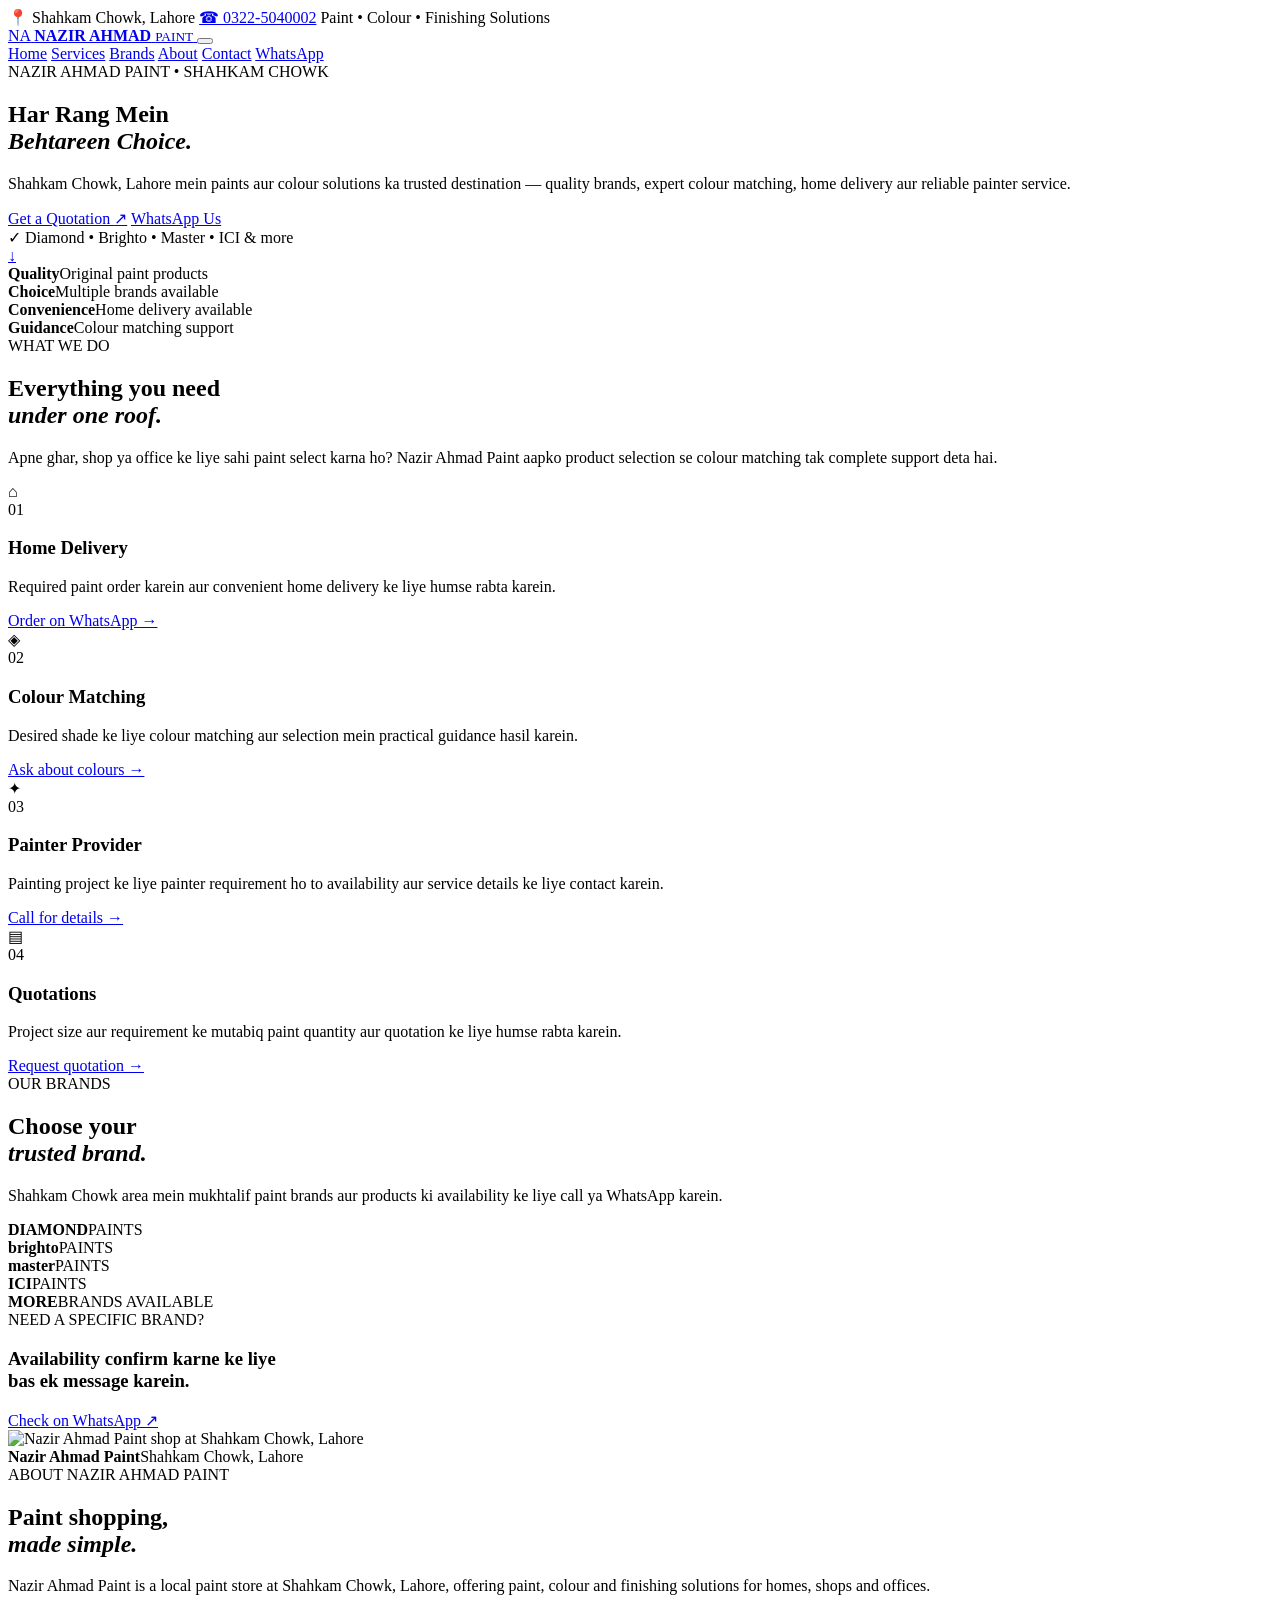
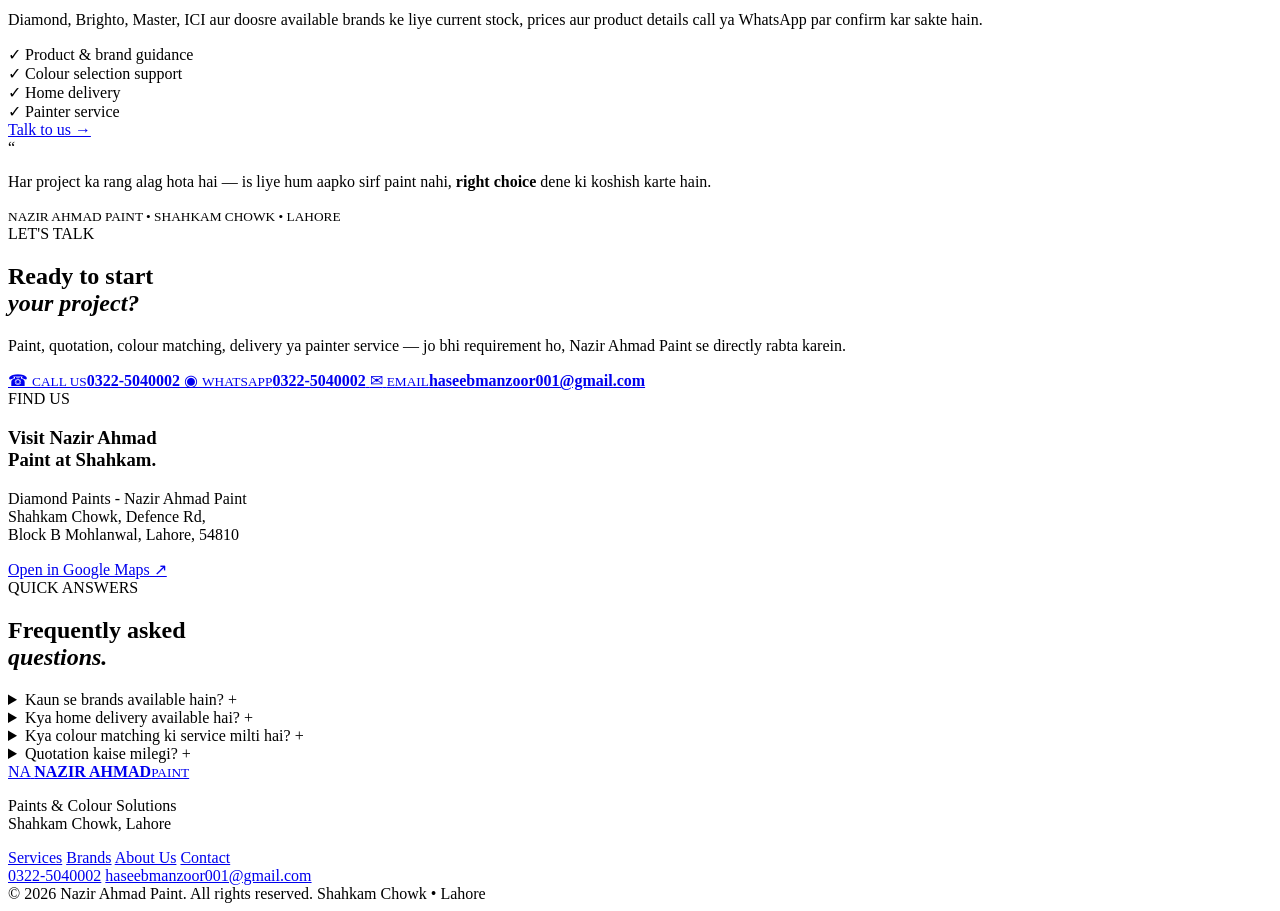
==== index.html @ 3f4c4d39 "Add files via upload" ====
<!DOCTYPE html>
<html lang="en">
<head>
  <meta charset="UTF-8">
  <meta name="viewport" content="width=device-width, initial-scale=1.0">
  <meta name="theme-color" content="#111111">
  <meta name="description" content="Nazir Ahmad Paint, Shahkam Chowk Lahore — Diamond, Brighto, Master, ICI and other paint brands, colour matching, home delivery, painter service and quotations.">
  <meta name="keywords" content="Nazir Ahmad Paint, Nazir Ahmed Paint, Nazir Paint, Nazir Paint Shahkam Chowk, Nazir Ahmad Paint Shahkam Chowk, paint shop Shahkam Chowk Lahore, Master Paint Shahkam Chowk, Diamond Paints Shahkam Chowk, Brighto Paints Lahore, ICI Paints Lahore">
  <meta name="robots" content="index, follow, max-image-preview:large, max-snippet:-1, max-video-preview:-1">
  <meta name="author" content="Nazir Ahmad Paint">
  <link rel="canonical" href="./">
  <title>Nazir Ahmad Paint | Nazir Paint Shahkam Chowk Lahore</title>
  <link rel="preconnect" href="https://fonts.googleapis.com">
  <link rel="preconnect" href="https://fonts.gstatic.com" crossorigin>
  <link href="https://fonts.googleapis.com/css2?family=DM+Sans:wght@400;500;600;700&family=Playfair+Display:wght@600;700;800&display=swap" rel="stylesheet">
  <link rel="stylesheet" href="style.css">
</head>
<body>

  <div class="topbar">
    <div class="container topbar-inner">
      <span>📍 Shahkam Chowk, Lahore</span>
      <a href="tel:+923225040002">☎ 0322-5040002</a>
      <span class="topbar-hide">Paint • Colour • Finishing Solutions</span>
    </div>
  </div>

  <header class="header" id="home">
    <div class="container nav-wrap">
      <a class="brand" href="#home" aria-label="Nazir Ahmad Paint Home">
        <span class="brand-mark">NA</span>
        <span>
          <strong>NAZIR AHMAD</strong>
          <small>PAINT</small>
        </span>
      </a>

      <button class="menu-toggle" id="menuToggle" aria-label="Open menu" aria-expanded="false">
        <span></span><span></span><span></span>
      </button>

      <nav class="nav" id="navMenu">
        <a href="#home">Home</a>
        <a href="#services">Services</a>
        <a href="#brands">Brands</a>
        <a href="#about">About</a>
        <a href="#contact">Contact</a>
        <a class="nav-cta" href="https://wa.me/923225040002?text=Assalam%20o%20Alaikum%2C%20mujhe%20paint%20ki%20quotation%20chahiye." target="_blank" rel="noopener">WhatsApp</a>
      </nav>
    </div>
  </header>

  <main>
    <section class="hero" data-location="shahkam-chowk">
      <div class="hero-overlay"></div>
      <div class="container hero-content">
        <div class="hero-badge">NAZIR AHMAD PAINT • SHAHKAM CHOWK</div>
        <h1>Har Rang Mein<br><em>Behtareen Choice.</em></h1>
        <p>
          Shahkam Chowk, Lahore mein paints aur colour solutions ka trusted destination —
          quality brands, expert colour matching, home delivery aur reliable painter service.
        </p>
        <div class="hero-actions">
          <a class="btn btn-light" href="#contact">Get a Quotation <span>↗</span></a>
          <a class="btn btn-outline" href="https://wa.me/923225040002?text=Assalam%20o%20Alaikum%2C%20mujhe%20paint%20ki%20quotation%20chahiye." target="_blank" rel="noopener">WhatsApp Us</a>
        </div>
        <div class="hero-note">
          <span>✓</span> Diamond • Brighto • Master • ICI &amp; more
        </div>
      </div>
      <a class="scroll-down" href="#services" aria-label="Scroll to services">↓</a>
    </section>

    <section class="trust-strip">
      <div class="container trust-grid">
        <div><strong>Quality</strong><span>Original paint products</span></div>
        <div><strong>Choice</strong><span>Multiple brands available</span></div>
        <div><strong>Convenience</strong><span>Home delivery available</span></div>
        <div><strong>Guidance</strong><span>Colour matching support</span></div>
      </div>
    </section>

    <section class="section" id="services">
      <div class="container">
        <div class="section-head">
          <div>
            <span class="eyebrow">WHAT WE DO</span>
            <h2>Everything you need<br><em>under one roof.</em></h2>
          </div>
          <p>Apne ghar, shop ya office ke liye sahi paint select karna ho? Nazir Ahmad Paint aapko product selection se colour matching tak complete support deta hai.</p>
        </div>

        <div class="services-grid">
          <article class="service-card featured">
            <div class="service-icon">⌂</div>
            <span>01</span>
            <h3>Home Delivery</h3>
            <p>Required paint order karein aur convenient home delivery ke liye humse rabta karein.</p>
            <a href="https://wa.me/923225040002?text=Home%20delivery%20ke%20liye%20mujhe%20details%20chahiye." target="_blank" rel="noopener">Order on WhatsApp →</a>
          </article>

          <article class="service-card">
            <div class="service-icon">◈</div>
            <span>02</span>
            <h3>Colour Matching</h3>
            <p>Desired shade ke liye colour matching aur selection mein practical guidance hasil karein.</p>
            <a href="#contact">Ask about colours →</a>
          </article>

          <article class="service-card">
            <div class="service-icon">✦</div>
            <span>03</span>
            <h3>Painter Provider</h3>
            <p>Painting project ke liye painter requirement ho to availability aur service details ke liye contact karein.</p>
            <a href="tel:+923225040002">Call for details →</a>
          </article>

          <article class="service-card">
            <div class="service-icon">▤</div>
            <span>04</span>
            <h3>Quotations</h3>
            <p>Project size aur requirement ke mutabiq paint quantity aur quotation ke liye humse rabta karein.</p>
            <a href="https://wa.me/923225040002?text=Assalam%20o%20Alaikum%2C%20mujhe%20paint%20quotation%20chahiye." target="_blank" rel="noopener">Request quotation →</a>
          </article>
        </div>
      </div>
    </section>

    <section class="brands-section" id="brands">
      <div class="container">
        <div class="section-head brands-head">
          <div>
            <span class="eyebrow">OUR BRANDS</span>
            <h2>Choose your<br><em>trusted brand.</em></h2>
          </div>
          <p>Shahkam Chowk area mein mukhtalif paint brands aur products ki availability ke liye call ya WhatsApp karein.</p>
        </div>

        <div class="brand-grid">
          <div class="brand-card"><b>DIAMOND</b><span>PAINTS</span></div>
          <div class="brand-card"><b>brighto</b><span>PAINTS</span></div>
          <div class="brand-card"><b>master</b><span>PAINTS</span></div>
          <div class="brand-card"><b>ICI</b><span>PAINTS</span></div>
          <div class="brand-card more"><b>MORE</b><span>BRANDS AVAILABLE</span></div>
        </div>

        <div class="brand-callout">
          <div>
            <span class="eyebrow">NEED A SPECIFIC BRAND?</span>
            <h3>Availability confirm karne ke liye<br>bas ek message karein.</h3>
          </div>
          <a class="btn btn-dark" href="https://wa.me/923225040002?text=Assalam%20o%20Alaikum%2C%20mujhe%20ek%20specific%20paint%20brand%20ki%20availability%20confirm%20karni%20hai." target="_blank" rel="noopener">Check on WhatsApp ↗</a>
        </div>
      </div>
    </section>

    <section class="about-section" id="about">
      <div class="container about-grid">
        <div class="about-image">
          <img src="storefront.jpg" alt="Nazir Ahmad Paint shop at Shahkam Chowk, Lahore">
          <div class="image-tag"><strong>Nazir Ahmad Paint</strong><span>Shahkam Chowk, Lahore</span></div>
        </div>
        <div class="about-copy">
          <span class="eyebrow">ABOUT NAZIR AHMAD PAINT</span>
          <h2>Paint shopping,<br><em>made simple.</em></h2>
          <p>
            Nazir Ahmad Paint is a local paint store at Shahkam Chowk, Lahore, offering
            paint, colour and finishing solutions for homes, shops and offices.
          </p>
          <p>
            Diamond, Brighto, Master, ICI aur doosre available brands ke liye current stock,
            prices aur product details call ya WhatsApp par confirm kar sakte hain.
          </p>
          <div class="about-points">
            <div><span>✓</span> Product &amp; brand guidance</div>
            <div><span>✓</span> Colour selection support</div>
            <div><span>✓</span> Home delivery</div>
            <div><span>✓</span> Painter service</div>
          </div>
          <a class="text-link" href="#contact">Talk to us →</a>
        </div>
      </div>
    </section>

    <section class="quote-section">
      <div class="container quote-inner">
        <span class="quote-mark">“</span>
        <p>Har project ka rang alag hota hai — is liye hum aapko sirf paint nahi, <strong>right choice</strong> dene ki koshish karte hain.</p>
        <span class="quote-line"></span>
        <small>NAZIR AHMAD PAINT • SHAHKAM CHOWK • LAHORE</small>
      </div>
    </section>

    <section class="contact-section" id="contact">
      <div class="container">
        <div class="contact-box">
          <div class="contact-copy">
            <span class="eyebrow">LET'S TALK</span>
            <h2>Ready to start<br><em>your project?</em></h2>
            <p>Paint, quotation, colour matching, delivery ya painter service — jo bhi requirement ho, Nazir Ahmad Paint se directly rabta karein.</p>

            <div class="contact-actions">
              <a class="contact-item" href="tel:+923225040002">
                <span class="contact-icon">☎</span>
                <span><small>CALL US</small><strong>0322-5040002</strong></span>
              </a>
              <a class="contact-item whatsapp" href="https://wa.me/923225040002?text=Assalam%20o%20Alaikum%2C%20Nazir%20Ahmad%20Paint%20se%20mujhe%20maloomat%20chahiye." target="_blank" rel="noopener">
                <span class="contact-icon">◉</span>
                <span><small>WHATSAPP</small><strong>0322-5040002</strong></span>
              </a>
              <a class="contact-item" href="mailto:haseebmanzoor001@gmail.com">
                <span class="contact-icon">✉</span>
                <span><small>EMAIL</small><strong>haseebmanzoor001@gmail.com</strong></span>
              </a>
            </div>
          </div>

          <div class="location-card">
            <span class="eyebrow">FIND US</span>
            <h3>Visit Nazir Ahmad<br>Paint at Shahkam.</h3>
            <p>Diamond Paints - Nazir Ahmad Paint<br>Shahkam Chowk, Defence Rd,<br>Block B Mohlanwal, Lahore, 54810</p>
            <a class="btn btn-light full" href="https://www.google.com/maps/search/?api=1&query=Diamond%20Paints%20Nazir%20Ahmad%20Paint%20Shahkam%20Chowk%20Defence%20Rd%20Block%20B%20Mohlanwal%20Lahore%2054810" target="_blank" rel="noopener">Open in Google Maps ↗</a>
          </div>
        </div>
      </div>
    </section>

    <section class="faq-section">
      <div class="container">
        <div class="section-head faq-head">
          <div>
            <span class="eyebrow">QUICK ANSWERS</span>
            <h2>Frequently asked<br><em>questions.</em></h2>
          </div>
        </div>
        <div class="faq-list">
          <details>
            <summary>Kaun se brands available hain? <span>+</span></summary>
            <p>Diamond, Brighto, Master aur ICI listed brands hain. Is ke ilawa bhi available brands/products ke liye call ya WhatsApp par current stock confirm kar sakte hain.</p>
          </details>
          <details>
            <summary>Kya home delivery available hai? <span>+</span></summary>
            <p>Ji, home delivery available hai. Delivery area aur charges ke liye WhatsApp ya call par details confirm karein.</p>
          </details>
          <details>
            <summary>Kya colour matching ki service milti hai? <span>+</span></summary>
            <p>Ji, colour matching aur shade selection mein assistance available hai. Apni requirement ya shade reference WhatsApp par share karein.</p>
          </details>
          <details>
            <summary>Quotation kaise milegi? <span>+</span></summary>
            <p>Apne project ki basic details WhatsApp par bhejein. Quantity aur requirement samajhne ke baad quotation ke liye guide kiya jayega.</p>
          </details>
        </div>
      </div>
    </section>
  </main>

  <footer class="footer">
    <div class="container footer-grid">
      <div>
        <a class="brand footer-brand" href="#home">
          <span class="brand-mark">NA</span>
          <span><strong>NAZIR AHMAD</strong><small>PAINT</small></span>
        </a>
        <p>Paints &amp; Colour Solutions<br>Shahkam Chowk, Lahore</p>
      </div>
      <div class="footer-links">
        <a href="#services">Services</a>
        <a href="#brands">Brands</a>
        <a href="#about">About Us</a>
        <a href="#contact">Contact</a>
      </div>
      <div class="footer-contact">
        <a href="tel:+923225040002">0322-5040002</a>
        <a href="mailto:haseebmanzoor001@gmail.com">haseebmanzoor001@gmail.com</a>
      </div>
    </div>
    <div class="container copyright">
      <span>© <span id="year"></span> Nazir Ahmad Paint. All rights reserved.</span>
      <span>Shahkam Chowk • Lahore</span>
    </div>
  </footer>

  <script src="script.js"></script>
</body>
</html>
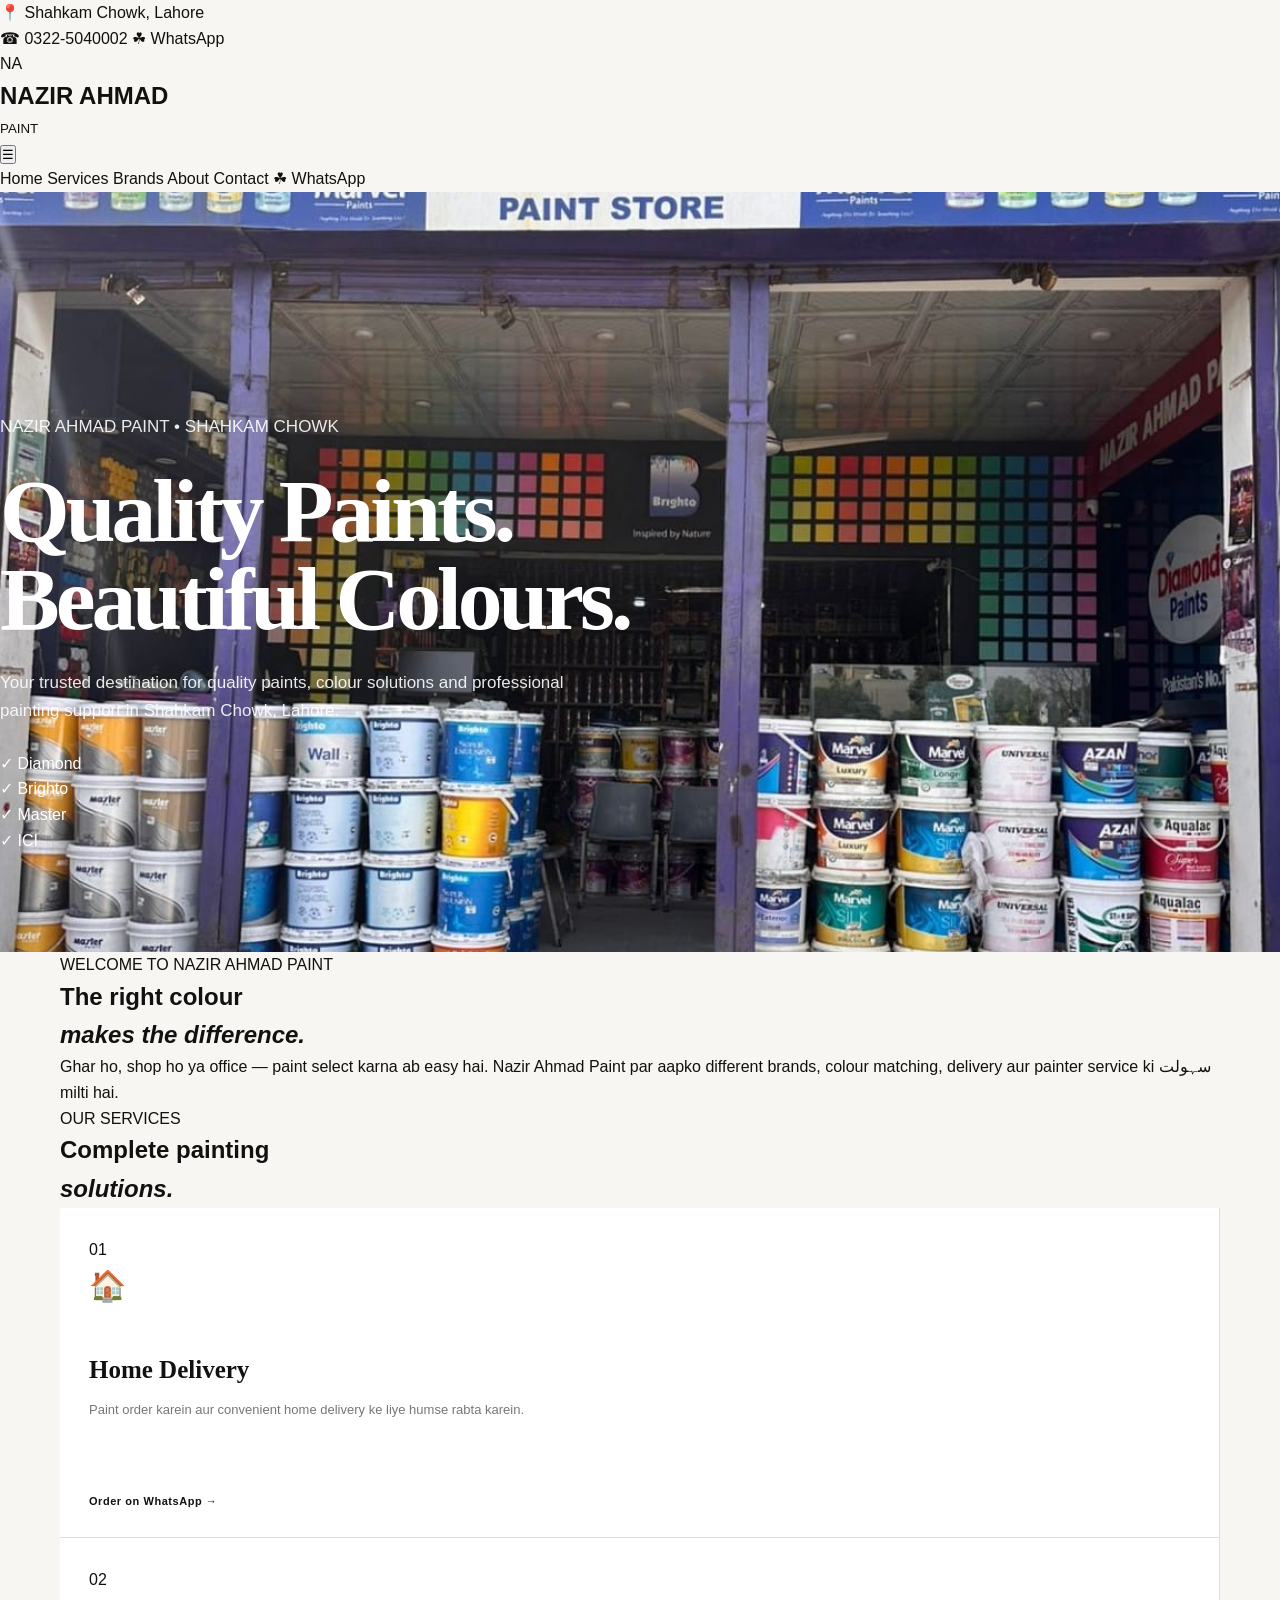
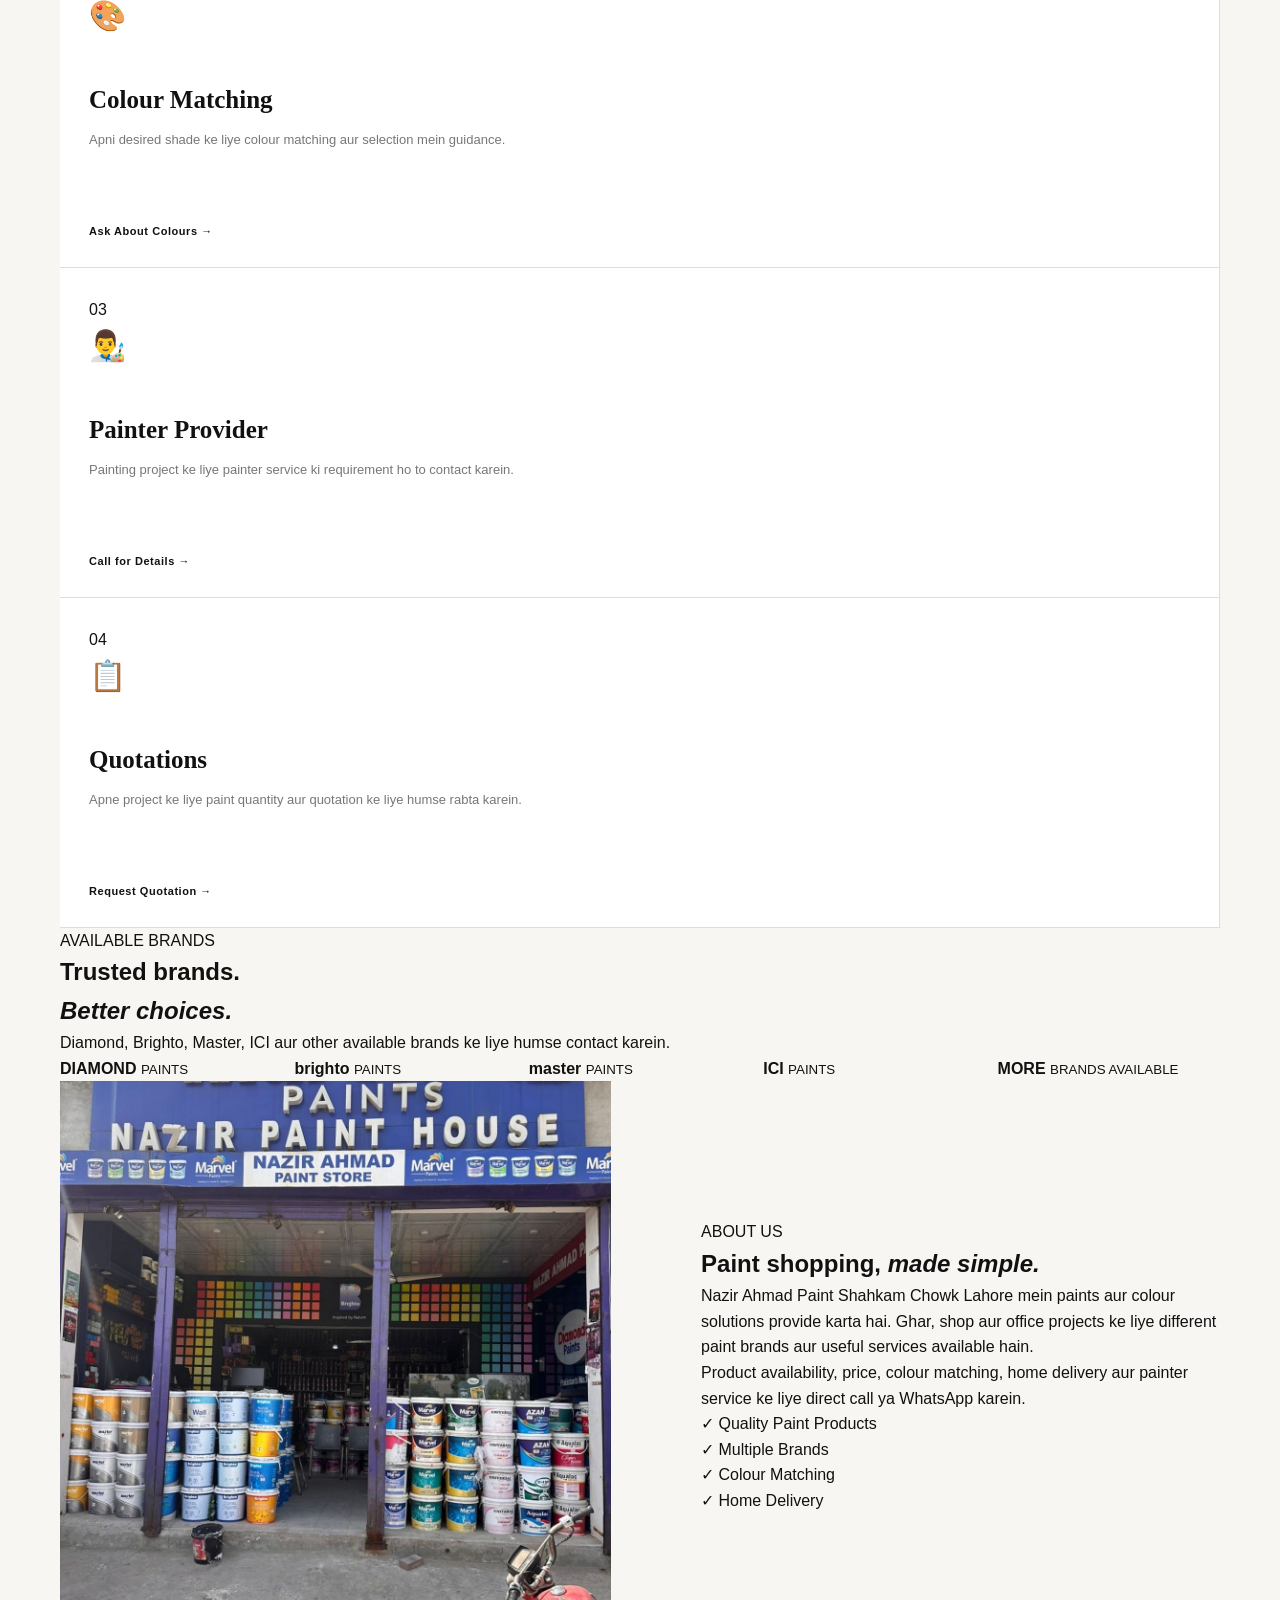
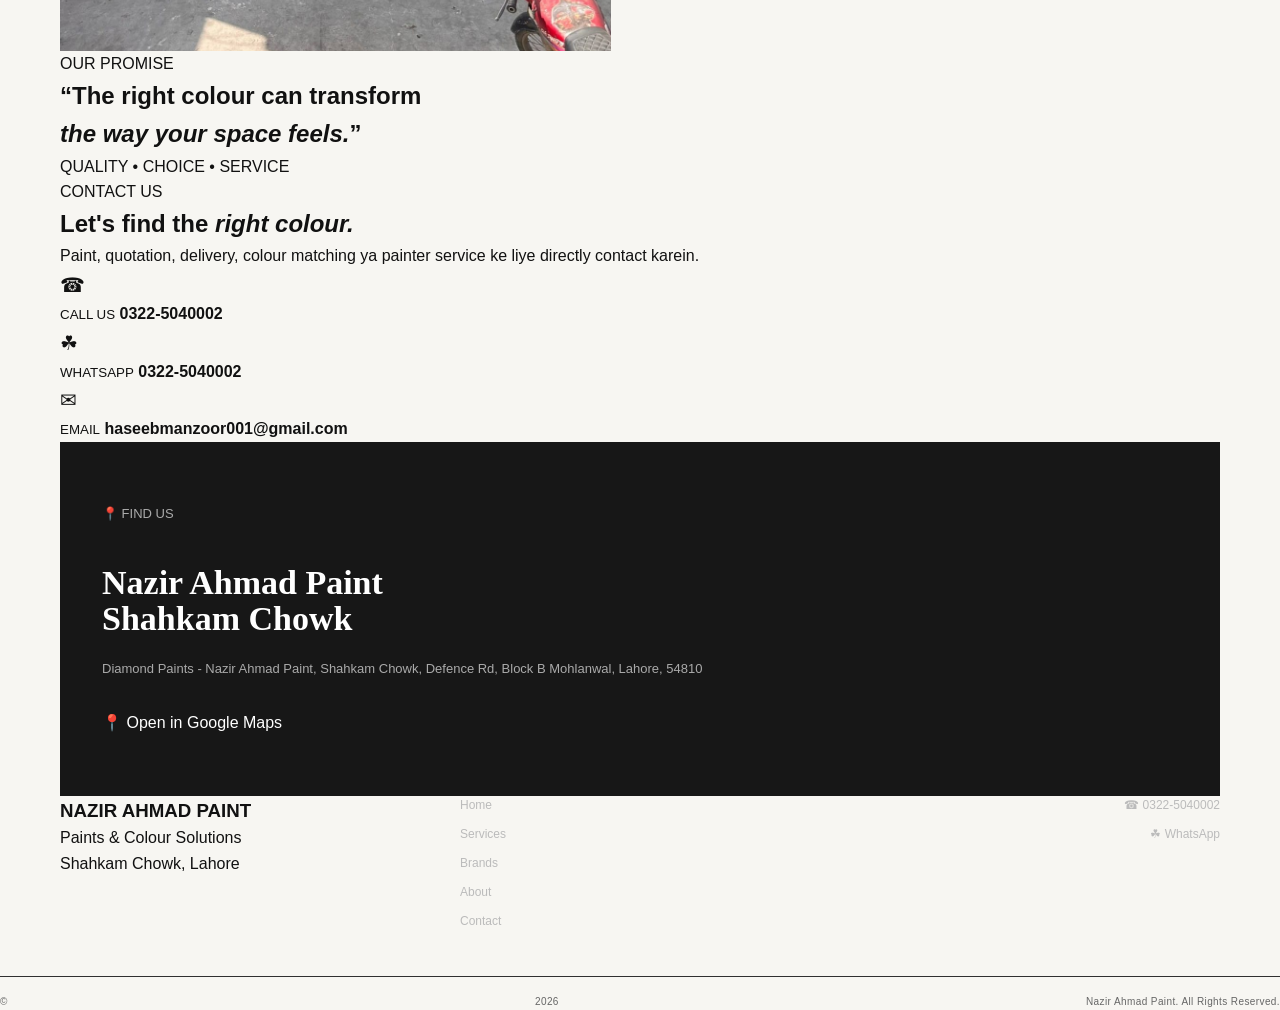
==== commit 22875bd9: "index.html" ====
--- a/index.html
+++ b/index.html
@@ -1,286 +1,649 @@
 <!DOCTYPE html>
 <html lang="en">
 <head>
-  <meta charset="UTF-8">
-  <meta name="viewport" content="width=device-width, initial-scale=1.0">
-  <meta name="theme-color" content="#111111">
-  <meta name="description" content="Nazir Ahmad Paint, Shahkam Chowk Lahore — Diamond, Brighto, Master, ICI and other paint brands, colour matching, home delivery, painter service and quotations.">
-  <meta name="keywords" content="Nazir Ahmad Paint, Nazir Ahmed Paint, Nazir Paint, Nazir Paint Shahkam Chowk, Nazir Ahmad Paint Shahkam Chowk, paint shop Shahkam Chowk Lahore, Master Paint Shahkam Chowk, Diamond Paints Shahkam Chowk, Brighto Paints Lahore, ICI Paints Lahore">
-  <meta name="robots" content="index, follow, max-image-preview:large, max-snippet:-1, max-video-preview:-1">
-  <meta name="author" content="Nazir Ahmad Paint">
-  <link rel="canonical" href="./">
-  <title>Nazir Ahmad Paint | Nazir Paint Shahkam Chowk Lahore</title>
-  <link rel="preconnect" href="https://fonts.googleapis.com">
-  <link rel="preconnect" href="https://fonts.gstatic.com" crossorigin>
-  <link href="https://fonts.googleapis.com/css2?family=DM+Sans:wght@400;500;600;700&family=Playfair+Display:wght@600;700;800&display=swap" rel="stylesheet">
-  <link rel="stylesheet" href="style.css">
+    <meta charset="UTF-8">
+    <meta name="viewport" content="width=device-width, initial-scale=1.0">
+
+    <title>Nazir Ahmad Paint | Nazir Paint Shahkam Chowk Lahore</title>
+
+    <meta name="description"
+        content="Nazir Ahmad Paint at Shahkam Chowk Lahore. Diamond, Brighto, Master and ICI paints, colour matching, home delivery, painter service and quotations.">
+
+    <link rel="stylesheet" href="style.css">
 </head>
+
 <body>
 
-  <div class="topbar">
-    <div class="container topbar-inner">
-      <span>📍 Shahkam Chowk, Lahore</span>
-      <a href="tel:+923225040002">☎ 0322-5040002</a>
-      <span class="topbar-hide">Paint • Colour • Finishing Solutions</span>
-    </div>
-  </div>
-
-  <header class="header" id="home">
-    <div class="container nav-wrap">
-      <a class="brand" href="#home" aria-label="Nazir Ahmad Paint Home">
-        <span class="brand-mark">NA</span>
-        <span>
-          <strong>NAZIR AHMAD</strong>
-          <small>PAINT</small>
-        </span>
-      </a>
-
-      <button class="menu-toggle" id="menuToggle" aria-label="Open menu" aria-expanded="false">
-        <span></span><span></span><span></span>
-      </button>
-
-      <nav class="nav" id="navMenu">
-        <a href="#home">Home</a>
-        <a href="#services">Services</a>
-        <a href="#brands">Brands</a>
-        <a href="#about">About</a>
-        <a href="#contact">Contact</a>
-        <a class="nav-cta" href="https://wa.me/923225040002?text=Assalam%20o%20Alaikum%2C%20mujhe%20paint%20ki%20quotation%20chahiye." target="_blank" rel="noopener">WhatsApp</a>
-      </nav>
-    </div>
-  </header>
-
-  <main>
-    <section class="hero" data-location="shahkam-chowk">
-      <div class="hero-overlay"></div>
-      <div class="container hero-content">
-        <div class="hero-badge">NAZIR AHMAD PAINT • SHAHKAM CHOWK</div>
-        <h1>Har Rang Mein<br><em>Behtareen Choice.</em></h1>
-        <p>
-          Shahkam Chowk, Lahore mein paints aur colour solutions ka trusted destination —
-          quality brands, expert colour matching, home delivery aur reliable painter service.
+<!-- ================= TOP BAR ================= -->
+
+<div class="top-bar">
+
+    <div class="top-left">
+        <span>📍</span>
+        <span>Shahkam Chowk, Lahore</span>
+    </div>
+
+    <div class="top-right">
+
+        <a href="tel:+923225040002">
+            ☎ 0322-5040002
+        </a>
+
+        <a href="https://wa.me/923225040002" target="_blank">
+            <span class="wa-icon">☘</span>
+            WhatsApp
+        </a>
+
+    </div>
+
+</div>
+
+
+<!-- ================= NAVBAR ================= -->
+
+<header>
+
+    <div class="navbar">
+
+        <a href="#home" class="logo">
+
+            <div class="logo-box">
+                NA
+            </div>
+
+            <div>
+                <h2>NAZIR AHMAD</h2>
+                <small>PAINT</small>
+            </div>
+
+        </a>
+
+
+        <button id="menuBtn" class="menu-btn">
+            ☰
+        </button>
+
+
+        <nav id="navMenu">
+
+            <a href="#home">Home</a>
+
+            <a href="#services">Services</a>
+
+            <a href="#brands">Brands</a>
+
+            <a href="#about">About</a>
+
+            <a href="#contact">Contact</a>
+
+            <a class="nav-whatsapp"
+               href="https://wa.me/923225040002"
+               target="_blank">
+
+                <span>☘</span>
+                WhatsApp
+
+            </a>
+
+        </nav>
+
+    </div>
+
+</header>
+
+
+<!-- ================= HERO ================= -->
+
+<section id="home" class="hero">
+
+    <div class="hero-content">
+
+        <p class="small-title">
+            NAZIR AHMAD PAINT • SHAHKAM CHOWK
         </p>
-        <div class="hero-actions">
-          <a class="btn btn-light" href="#contact">Get a Quotation <span>↗</span></a>
-          <a class="btn btn-outline" href="https://wa.me/923225040002?text=Assalam%20o%20Alaikum%2C%20mujhe%20paint%20ki%20quotation%20chahiye." target="_blank" rel="noopener">WhatsApp Us</a>
-        </div>
-        <div class="hero-note">
-          <span>✓</span> Diamond • Brighto • Master • ICI &amp; more
-        </div>
-      </div>
-      <a class="scroll-down" href="#services" aria-label="Scroll to services">↓</a>
-    </section>
-
-    <section class="trust-strip">
-      <div class="container trust-grid">
-        <div><strong>Quality</strong><span>Original paint products</span></div>
-        <div><strong>Choice</strong><span>Multiple brands available</span></div>
-        <div><strong>Convenience</strong><span>Home delivery available</span></div>
-        <div><strong>Guidance</strong><span>Colour matching support</span></div>
-      </div>
-    </section>
-
-    <section class="section" id="services">
-      <div class="container">
-        <div class="section-head">
-          <div>
-            <span class="eyebrow">WHAT WE DO</span>
-            <h2>Everything you need<br><em>under one roof.</em></h2>
-          </div>
-          <p>Apne ghar, shop ya office ke liye sahi paint select karna ho? Nazir Ahmad Paint aapko product selection se colour matching tak complete support deta hai.</p>
-        </div>
-
-        <div class="services-grid">
-          <article class="service-card featured">
-            <div class="service-icon">⌂</div>
-            <span>01</span>
-            <h3>Home Delivery</h3>
-            <p>Required paint order karein aur convenient home delivery ke liye humse rabta karein.</p>
-            <a href="https://wa.me/923225040002?text=Home%20delivery%20ke%20liye%20mujhe%20details%20chahiye." target="_blank" rel="noopener">Order on WhatsApp →</a>
-          </article>
-
-          <article class="service-card">
-            <div class="service-icon">◈</div>
-            <span>02</span>
-            <h3>Colour Matching</h3>
-            <p>Desired shade ke liye colour matching aur selection mein practical guidance hasil karein.</p>
-            <a href="#contact">Ask about colours →</a>
-          </article>
-
-          <article class="service-card">
-            <div class="service-icon">✦</div>
-            <span>03</span>
-            <h3>Painter Provider</h3>
-            <p>Painting project ke liye painter requirement ho to availability aur service details ke liye contact karein.</p>
-            <a href="tel:+923225040002">Call for details →</a>
-          </article>
-
-          <article class="service-card">
-            <div class="service-icon">▤</div>
-            <span>04</span>
-            <h3>Quotations</h3>
-            <p>Project size aur requirement ke mutabiq paint quantity aur quotation ke liye humse rabta karein.</p>
-            <a href="https://wa.me/923225040002?text=Assalam%20o%20Alaikum%2C%20mujhe%20paint%20quotation%20chahiye." target="_blank" rel="noopener">Request quotation →</a>
-          </article>
-        </div>
-      </div>
-    </section>
-
-    <section class="brands-section" id="brands">
-      <div class="container">
-        <div class="section-head brands-head">
-          <div>
-            <span class="eyebrow">OUR BRANDS</span>
-            <h2>Choose your<br><em>trusted brand.</em></h2>
-          </div>
-          <p>Shahkam Chowk area mein mukhtalif paint brands aur products ki availability ke liye call ya WhatsApp karein.</p>
-        </div>
+
+        <h1>
+            Quality Paints.<br>
+            <span>Beautiful Colours.</span>
+        </h1>
+
+        <p class="hero-text">
+            Your trusted destination for quality paints,
+            colour solutions and professional painting support
+            in Shahkam Chowk, Lahore.
+        </p>
+
+        <div class="hero-info">
+
+            <div>
+                <span>✓</span>
+                Diamond
+            </div>
+
+            <div>
+                <span>✓</span>
+                Brighto
+            </div>
+
+            <div>
+                <span>✓</span>
+                Master
+            </div>
+
+            <div>
+                <span>✓</span>
+                ICI
+            </div>
+
+        </div>
+
+    </div>
+
+</section>
+
+
+<!-- ================= INTRO ================= -->
+
+<section class="intro">
+
+    <div class="container intro-grid">
+
+        <div>
+
+            <p class="label">
+                WELCOME TO NAZIR AHMAD PAINT
+            </p>
+
+            <h2>
+                The right colour<br>
+                <i>makes the difference.</i>
+            </h2>
+
+        </div>
+
+
+        <p class="intro-text">
+
+            Ghar ho, shop ho ya office — paint select karna
+            ab easy hai. Nazir Ahmad Paint par aapko different
+            brands, colour matching, delivery aur painter
+            service ki سہولت milti hai.
+
+        </p>
+
+    </div>
+
+</section>
+
+
+<!-- ================= SERVICES ================= -->
+
+<section id="services" class="services">
+
+    <div class="container">
+
+        <div class="section-heading">
+
+            <p class="label">
+                OUR SERVICES
+            </p>
+
+            <h2>
+                Complete painting<br>
+                <i>solutions.</i>
+            </h2>
+
+        </div>
+
+
+        <div class="service-grid">
+
+
+            <div class="service-card">
+
+                <div class="service-number">
+                    01
+                </div>
+
+                <div class="service-icon">
+                    🏠
+                </div>
+
+                <h3>
+                    Home Delivery
+                </h3>
+
+                <p>
+                    Paint order karein aur convenient
+                    home delivery ke liye humse rabta karein.
+                </p>
+
+                <a href="https://wa.me/923225040002"
+                   target="_blank">
+
+                    Order on WhatsApp →
+
+                </a>
+
+            </div>
+
+
+
+            <div class="service-card">
+
+                <div class="service-number">
+                    02
+                </div>
+
+                <div class="service-icon">
+                    🎨
+                </div>
+
+                <h3>
+                    Colour Matching
+                </h3>
+
+                <p>
+                    Apni desired shade ke liye colour
+                    matching aur selection mein guidance.
+                </p>
+
+                <a href="https://wa.me/923225040002"
+                   target="_blank">
+
+                    Ask About Colours →
+
+                </a>
+
+            </div>
+
+
+
+            <div class="service-card">
+
+                <div class="service-number">
+                    03
+                </div>
+
+                <div class="service-icon">
+                    👨‍🎨
+                </div>
+
+                <h3>
+                    Painter Provider
+                </h3>
+
+                <p>
+                    Painting project ke liye painter
+                    service ki requirement ho to contact karein.
+                </p>
+
+                <a href="tel:+923225040002">
+
+                    Call for Details →
+
+                </a>
+
+            </div>
+
+
+
+            <div class="service-card">
+
+                <div class="service-number">
+                    04
+                </div>
+
+                <div class="service-icon">
+                    📋
+                </div>
+
+                <h3>
+                    Quotations
+                </h3>
+
+                <p>
+                    Apne project ke liye paint quantity
+                    aur quotation ke liye humse rabta karein.
+                </p>
+
+                <a href="https://wa.me/923225040002"
+                   target="_blank">
+
+                    Request Quotation →
+
+                </a>
+
+            </div>
+
+        </div>
+
+    </div>
+
+</section>
+
+
+<!-- ================= BRANDS ================= -->
+
+<section id="brands" class="brands">
+
+    <div class="container">
+
+        <div class="section-heading center">
+
+            <p class="label">
+                AVAILABLE BRANDS
+            </p>
+
+            <h2>
+                Trusted brands.<br>
+                <i>Better choices.</i>
+            </h2>
+
+            <p>
+                Diamond, Brighto, Master, ICI aur
+                other available brands ke liye humse contact karein.
+            </p>
+
+        </div>
+
 
         <div class="brand-grid">
-          <div class="brand-card"><b>DIAMOND</b><span>PAINTS</span></div>
-          <div class="brand-card"><b>brighto</b><span>PAINTS</span></div>
-          <div class="brand-card"><b>master</b><span>PAINTS</span></div>
-          <div class="brand-card"><b>ICI</b><span>PAINTS</span></div>
-          <div class="brand-card more"><b>MORE</b><span>BRANDS AVAILABLE</span></div>
-        </div>
-
-        <div class="brand-callout">
-          <div>
-            <span class="eyebrow">NEED A SPECIFIC BRAND?</span>
-            <h3>Availability confirm karne ke liye<br>bas ek message karein.</h3>
-          </div>
-          <a class="btn btn-dark" href="https://wa.me/923225040002?text=Assalam%20o%20Alaikum%2C%20mujhe%20ek%20specific%20paint%20brand%20ki%20availability%20confirm%20karni%20hai." target="_blank" rel="noopener">Check on WhatsApp ↗</a>
-        </div>
-      </div>
-    </section>
-
-    <section class="about-section" id="about">
-      <div class="container about-grid">
+
+            <div class="brand-box">
+                <strong>DIAMOND</strong>
+                <small>PAINTS</small>
+            </div>
+
+            <div class="brand-box">
+                <strong>brighto</strong>
+                <small>PAINTS</small>
+            </div>
+
+            <div class="brand-box">
+                <strong>master</strong>
+                <small>PAINTS</small>
+            </div>
+
+            <div class="brand-box">
+                <strong>ICI</strong>
+                <small>PAINTS</small>
+            </div>
+
+            <div class="brand-box dark">
+                <strong>MORE</strong>
+                <small>BRANDS AVAILABLE</small>
+            </div>
+
+        </div>
+
+    </div>
+
+</section>
+
+
+<!-- ================= ABOUT ================= -->
+
+<section id="about" class="about">
+
+    <div class="container about-grid">
+
         <div class="about-image">
-          <img src="storefront.jpg" alt="Nazir Ahmad Paint shop at Shahkam Chowk, Lahore">
-          <div class="image-tag"><strong>Nazir Ahmad Paint</strong><span>Shahkam Chowk, Lahore</span></div>
-        </div>
-        <div class="about-copy">
-          <span class="eyebrow">ABOUT NAZIR AHMAD PAINT</span>
-          <h2>Paint shopping,<br><em>made simple.</em></h2>
-          <p>
-            Nazir Ahmad Paint is a local paint store at Shahkam Chowk, Lahore, offering
-            paint, colour and finishing solutions for homes, shops and offices.
-          </p>
-          <p>
-            Diamond, Brighto, Master, ICI aur doosre available brands ke liye current stock,
-            prices aur product details call ya WhatsApp par confirm kar sakte hain.
-          </p>
-          <div class="about-points">
-            <div><span>✓</span> Product &amp; brand guidance</div>
-            <div><span>✓</span> Colour selection support</div>
-            <div><span>✓</span> Home delivery</div>
-            <div><span>✓</span> Painter service</div>
-          </div>
-          <a class="text-link" href="#contact">Talk to us →</a>
-        </div>
-      </div>
-    </section>
-
-    <section class="quote-section">
-      <div class="container quote-inner">
-        <span class="quote-mark">“</span>
-        <p>Har project ka rang alag hota hai — is liye hum aapko sirf paint nahi, <strong>right choice</strong> dene ki koshish karte hain.</p>
-        <span class="quote-line"></span>
-        <small>NAZIR AHMAD PAINT • SHAHKAM CHOWK • LAHORE</small>
-      </div>
-    </section>
-
-    <section class="contact-section" id="contact">
-      <div class="container">
-        <div class="contact-box">
-          <div class="contact-copy">
-            <span class="eyebrow">LET'S TALK</span>
-            <h2>Ready to start<br><em>your project?</em></h2>
-            <p>Paint, quotation, colour matching, delivery ya painter service — jo bhi requirement ho, Nazir Ahmad Paint se directly rabta karein.</p>
-
-            <div class="contact-actions">
-              <a class="contact-item" href="tel:+923225040002">
-                <span class="contact-icon">☎</span>
-                <span><small>CALL US</small><strong>0322-5040002</strong></span>
-              </a>
-              <a class="contact-item whatsapp" href="https://wa.me/923225040002?text=Assalam%20o%20Alaikum%2C%20Nazir%20Ahmad%20Paint%20se%20mujhe%20maloomat%20chahiye." target="_blank" rel="noopener">
-                <span class="contact-icon">◉</span>
-                <span><small>WHATSAPP</small><strong>0322-5040002</strong></span>
-              </a>
-              <a class="contact-item" href="mailto:haseebmanzoor001@gmail.com">
-                <span class="contact-icon">✉</span>
-                <span><small>EMAIL</small><strong>haseebmanzoor001@gmail.com</strong></span>
-              </a>
-            </div>
-          </div>
-
-          <div class="location-card">
-            <span class="eyebrow">FIND US</span>
-            <h3>Visit Nazir Ahmad<br>Paint at Shahkam.</h3>
-            <p>Diamond Paints - Nazir Ahmad Paint<br>Shahkam Chowk, Defence Rd,<br>Block B Mohlanwal, Lahore, 54810</p>
-            <a class="btn btn-light full" href="https://www.google.com/maps/search/?api=1&query=Diamond%20Paints%20Nazir%20Ahmad%20Paint%20Shahkam%20Chowk%20Defence%20Rd%20Block%20B%20Mohlanwal%20Lahore%2054810" target="_blank" rel="noopener">Open in Google Maps ↗</a>
-          </div>
-        </div>
-      </div>
-    </section>
-
-    <section class="faq-section">
-      <div class="container">
-        <div class="section-head faq-head">
-          <div>
-            <span class="eyebrow">QUICK ANSWERS</span>
-            <h2>Frequently asked<br><em>questions.</em></h2>
-          </div>
-        </div>
-        <div class="faq-list">
-          <details>
-            <summary>Kaun se brands available hain? <span>+</span></summary>
-            <p>Diamond, Brighto, Master aur ICI listed brands hain. Is ke ilawa bhi available brands/products ke liye call ya WhatsApp par current stock confirm kar sakte hain.</p>
-          </details>
-          <details>
-            <summary>Kya home delivery available hai? <span>+</span></summary>
-            <p>Ji, home delivery available hai. Delivery area aur charges ke liye WhatsApp ya call par details confirm karein.</p>
-          </details>
-          <details>
-            <summary>Kya colour matching ki service milti hai? <span>+</span></summary>
-            <p>Ji, colour matching aur shade selection mein assistance available hai. Apni requirement ya shade reference WhatsApp par share karein.</p>
-          </details>
-          <details>
-            <summary>Quotation kaise milegi? <span>+</span></summary>
-            <p>Apne project ki basic details WhatsApp par bhejein. Quantity aur requirement samajhne ke baad quotation ke liye guide kiya jayega.</p>
-          </details>
-        </div>
-      </div>
-    </section>
-  </main>
-
-  <footer class="footer">
+
+            <img src="storefront.jpg"
+                 alt="Nazir Ahmad Paint Shahkam Chowk Lahore">
+
+            <div class="image-caption">
+
+                <strong>
+                    Nazir Ahmad Paint
+                </strong>
+
+                <span>
+                    Shahkam Chowk, Lahore
+                </span>
+
+            </div>
+
+        </div>
+
+
+        <div class="about-content">
+
+            <p class="label">
+                ABOUT US
+            </p>
+
+            <h2>
+                Paint shopping,
+                <i>made simple.</i>
+            </h2>
+
+            <p>
+                Nazir Ahmad Paint Shahkam Chowk Lahore mein
+                paints aur colour solutions provide karta hai.
+                Ghar, shop aur office projects ke liye
+                different paint brands aur useful services available hain.
+            </p>
+
+            <p>
+                Product availability, price, colour matching,
+                home delivery aur painter service ke liye
+                direct call ya WhatsApp karein.
+            </p>
+
+
+            <div class="points">
+
+                <div>✓ Quality Paint Products</div>
+                <div>✓ Multiple Brands</div>
+                <div>✓ Colour Matching</div>
+                <div>✓ Home Delivery</div>
+
+            </div>
+
+        </div>
+
+    </div>
+
+</section>
+
+
+<!-- ================= QUOTATION ================= -->
+
+<section class="quotation">
+
+    <div class="container">
+
+        <p class="label">
+            OUR PROMISE
+        </p>
+
+        <h2>
+            “The right colour can transform
+            <br>
+            <i>the way your space feels.</i>”
+        </h2>
+
+        <p class="quote-small">
+            QUALITY • CHOICE • SERVICE
+        </p>
+
+    </div>
+
+</section>
+
+
+<!-- ================= CONTACT ================= -->
+
+<section id="contact" class="contact">
+
+    <div class="container contact-grid">
+
+        <div>
+
+            <p class="label">
+                CONTACT US
+            </p>
+
+            <h2>
+                Let's find the
+                <i>right colour.</i>
+            </h2>
+
+            <p class="contact-text">
+                Paint, quotation, delivery, colour matching
+                ya painter service ke liye directly contact karein.
+            </p>
+
+
+            <div class="contact-list">
+
+                <a href="tel:+923225040002">
+
+                    <span class="contact-icon">
+                        ☎
+                    </span>
+
+                    <div>
+                        <small>CALL US</small>
+                        <strong>0322-5040002</strong>
+                    </div>
+
+                </a>
+
+
+                <a href="https://wa.me/923225040002"
+                   target="_blank">
+
+                    <span class="contact-icon whatsapp-symbol">
+                        ☘
+                    </span>
+
+                    <div>
+                        <small>WHATSAPP</small>
+                        <strong>0322-5040002</strong>
+                    </div>
+
+                </a>
+
+
+                <a href="mailto:haseebmanzoor001@gmail.com">
+
+                    <span class="contact-icon">
+                        ✉
+                    </span>
+
+                    <div>
+                        <small>EMAIL</small>
+                        <strong>
+                            haseebmanzoor001@gmail.com
+                        </strong>
+                    </div>
+
+                </a>
+
+            </div>
+
+        </div>
+
+
+        <div class="location-card">
+
+            <p class="label">
+                📍 FIND US
+            </p>
+
+            <h3>
+                Nazir Ahmad Paint
+                <br>
+                Shahkam Chowk
+            </h3>
+
+            <p>
+
+                Diamond Paints - Nazir Ahmad Paint,
+                Shahkam Chowk, Defence Rd,
+                Block B Mohlanwal, Lahore, 54810
+
+            </p>
+
+            <a class="map-button"
+               href="https://www.google.com/maps/search/?api=1&query=Diamond%20Paints%20Nazir%20Ahmad%20Paint%20Shahkam%20Chowk%20Defence%20Rd%20Block%20B%20Mohlanwal%20Lahore%2054810"
+               target="_blank">
+
+                📍 Open in Google Maps
+
+            </a>
+
+        </div>
+
+    </div>
+
+</section>
+
+
+<!-- ================= FOOTER ================= -->
+
+<footer>
+
     <div class="container footer-grid">
-      <div>
-        <a class="brand footer-brand" href="#home">
-          <span class="brand-mark">NA</span>
-          <span><strong>NAZIR AHMAD</strong><small>PAINT</small></span>
-        </a>
-        <p>Paints &amp; Colour Solutions<br>Shahkam Chowk, Lahore</p>
-      </div>
-      <div class="footer-links">
-        <a href="#services">Services</a>
-        <a href="#brands">Brands</a>
-        <a href="#about">About Us</a>
-        <a href="#contact">Contact</a>
-      </div>
-      <div class="footer-contact">
-        <a href="tel:+923225040002">0322-5040002</a>
-        <a href="mailto:haseebmanzoor001@gmail.com">haseebmanzoor001@gmail.com</a>
-      </div>
-    </div>
-    <div class="container copyright">
-      <span>© <span id="year"></span> Nazir Ahmad Paint. All rights reserved.</span>
-      <span>Shahkam Chowk • Lahore</span>
-    </div>
-  </footer>
-
-  <script src="script.js"></script>
+
+        <div>
+
+            <h3>
+                NAZIR AHMAD PAINT
+            </h3>
+
+            <p>
+                Paints & Colour Solutions
+                <br>
+                Shahkam Chowk, Lahore
+            </p>
+
+        </div>
+
+
+        <div class="footer-links">
+
+            <a href="#home">Home</a>
+            <a href="#services">Services</a>
+            <a href="#brands">Brands</a>
+            <a href="#about">About</a>
+            <a href="#contact">Contact</a>
+
+        </div>
+
+
+        <div class="footer-contact">
+
+            <a href="tel:+923225040002">
+                ☎ 0322-5040002
+            </a>
+
+            <a href="https://wa.me/923225040002"
+               target="_blank">
+
+                ☘ WhatsApp
+
+            </a>
+
+        </div>
+
+    </div>
+
+
+    <div class="copyright">
+
+        © <span id="year"></span>
+        Nazir Ahmad Paint. All Rights Reserved.
+
+    </div>
+
+</footer>
+
+
+<script src="script.js"></script>
+
 </body>
 </html>
--- a/style.css
+++ b/style.css
@@ -0,0 +1,185 @@
+*{box-sizing:border-box;margin:0;padding:0}
+:root{--ink:#111;--muted:#6f6f6f;--paper:#f7f6f2;--white:#fff;--line:#deddd8;--accent:#c5a46d}
+html{scroll-behavior:smooth}
+body{font-family:"DM Sans",sans-serif;color:var(--ink);background:var(--paper);line-height:1.6}
+a{text-decoration:none;color:inherit}
+.container{width:min(1160px,calc(100% - 48px));margin:auto}
+.topbar{background:#111;color:#fff;font-size:12px;letter-spacing:.03em}
+.topbar-inner{min-height:36px;display:flex;align-items:center;justify-content:space-between;gap:20px}
+.topbar a{font-weight:700}
+.header{position:absolute;z-index:20;top:36px;left:0;width:100%;background:rgba(17,17,17,.5);backdrop-filter:blur(12px);border-bottom:1px solid rgba(255,255,255,.18)}
+.nav-wrap{min-height:82px;display:flex;align-items:center;justify-content:space-between}
+.brand{display:flex;align-items:center;gap:11px;color:#fff}
+.brand-mark{width:40px;height:40px;border:1px solid rgba(255,255,255,.7);display:grid;place-items:center;font-family:"Playfair Display",serif;font-size:14px;font-weight:700}
+.brand strong{display:block;font-family:"Playfair Display",serif;font-size:19px;line-height:1;letter-spacing:.04em}
+.brand small{display:block;font-size:9px;letter-spacing:.45em;margin-top:4px}
+.nav{display:flex;align-items:center;gap:30px;color:#fff;font-size:13px;font-weight:600}
+.nav>a:not(.nav-cta){opacity:.92;transition:.2s}
+.nav>a:not(.nav-cta):hover{opacity:1}
+.nav-cta{background:#fff;color:#111;padding:12px 18px;border-radius:2px}
+.menu-toggle{display:none;background:none;border:0;cursor:pointer}
+.menu-toggle span{display:block;width:27px;height:2px;background:#fff;margin:5px}
+.hero{min-height:760px;position:relative;display:flex;align-items:center;background-image:url("storefront.jpg");background-size:cover;background-position:center 42%;color:#fff}
+.hero-overlay{position:absolute;inset:0;background:linear-gradient(90deg,rgba(0,0,0,.78),rgba(0,0,0,.43) 55%,rgba(0,0,0,.25)),linear-gradient(0deg,rgba(0,0,0,.5),transparent 45%)}
+.hero-content{position:relative;z-index:2;padding-top:95px}
+.hero-badge,.eyebrow{font-size:11px;letter-spacing:.23em;font-weight:700}
+.hero-badge{display:inline-flex;padding:8px 12px;border:1px solid rgba(255,255,255,.5);margin-bottom:24px}
+.hero h1{font-family:"Playfair Display",serif;font-size:clamp(52px,7vw,92px);line-height:.98;letter-spacing:-.045em;max-width:760px}
+em{font-style:italic;font-weight:600}
+.hero p{max-width:620px;margin:27px 0;font-size:17px;color:rgba(255,255,255,.9)}
+.hero-actions{display:flex;gap:12px;flex-wrap:wrap}
+.btn{display:inline-flex;align-items:center;justify-content:center;gap:16px;padding:15px 23px;font-weight:700;font-size:13px;border:1px solid transparent;transition:.2s}
+.btn-light{background:#fff;color:#111}
+.btn-light:hover{transform:translateY(-2px)}
+.btn-outline{border-color:rgba(255,255,255,.65);color:#fff}
+.btn-outline:hover{background:#fff;color:#111}
+.hero-note{margin-top:24px;font-size:12px;color:#fff;letter-spacing:.04em}
+.hero-note span{margin-right:7px}
+.scroll-down{position:absolute;bottom:24px;right:38px;width:44px;height:44px;border:1px solid rgba(255,255,255,.55);border-radius:50%;display:grid;place-items:center;font-size:20px}
+.trust-strip{background:#111;color:#fff}
+.trust-grid{display:grid;grid-template-columns:repeat(4,1fr);padding:25px 0}
+.trust-grid>div{padding:4px 24px;border-left:1px solid #444}
+.trust-grid>div:first-child{border-left:0;padding-left:0}
+.trust-grid strong,.trust-grid span{display:block}
+.trust-grid strong{font-family:"Playfair Display",serif;font-size:18px}
+.trust-grid span{font-size:11px;color:#aaa;margin-top:2px}
+.section{padding:105px 0}
+.section-head{display:grid;grid-template-columns:1fr 1fr;gap:70px;align-items:end;margin-bottom:48px}
+.eyebrow{color:#8b7149}
+.section h2{font-family:"Playfair Display",serif;font-size:clamp(40px,5vw,62px);line-height:1.02;letter-spacing:-.035em;margin-top:10px}
+.section-head>p{color:#70706c;max-width:500px;font-size:15px}
+.services-grid{display:grid;grid-template-columns:repeat(4,1fr);border-top:1px solid var(--line);border-left:1px solid var(--line)}
+.service-card{min-height:330px;padding:29px;border-right:1px solid var(--line);border-bottom:1px solid var(--line);background:#fff;position:relative;transition:.25s}
+.service-card:hover{transform:translateY(-5px);box-shadow:0 18px 45px rgba(0,0,0,.07)}
+.service-card.featured{background:#171717;color:#fff}
+.service-card>span{font-size:11px;letter-spacing:.12em;opacity:.5}
+.service-icon{font-size:30px;margin-bottom:40px}
+.service-card h3{font-family:"Playfair Display",serif;font-size:25px;margin:9px 0}
+.service-card p{font-size:13px;color:#777;line-height:1.7}
+.service-card.featured p{color:#bbb}
+.service-card a{position:absolute;bottom:26px;left:29px;font-size:11px;font-weight:700;letter-spacing:.05em}
+.brands-section{padding:100px 0;background:#ebe9e2}
+.brands-head{margin-bottom:35px}
+.brand-grid{display:grid;grid-template-columns:repeat(5,1fr);gap:12px}
+.brand-card{height:180px;background:#fff;border:1px solid #ddd;display:flex;flex-direction:column;align-items:center;justify-content:center;text-align:center;transition:.25s}
+.brand-card:hover{transform:translateY(-4px);box-shadow:0 14px 35px rgba(0,0,0,.08)}
+.brand-card b{font-family:"Playfair Display",serif;font-size:26px;letter-spacing:-.03em}
+.brand-card span{font-size:9px;letter-spacing:.25em;color:#777;margin-top:3px}
+.brand-card.more{background:#151515;color:#fff;border-color:#151515}
+.brand-card.more span{color:#aaa}
+.brand-callout{margin-top:12px;padding:30px 34px;background:#fff;display:flex;align-items:center;justify-content:space-between;gap:30px}
+.brand-callout h3{font-family:"Playfair Display",serif;font-size:26px;line-height:1.15;margin-top:6px}
+.btn-dark{background:#111;color:#fff}
+.about-section{padding:110px 0;background:#fff}
+.about-grid{display:grid;grid-template-columns:1.03fr .97fr;gap:90px;align-items:center}
+.about-image{position:relative;height:570px;overflow:hidden}
+.about-image img{width:100%;height:100%;object-fit:cover;object-position:center}
+.image-tag{position:absolute;left:22px;bottom:22px;background:#fff;padding:14px 18px;display:flex;flex-direction:column}
+.image-tag strong{font-family:"Playfair Display",serif}
+.image-tag span{font-size:10px;color:#777;letter-spacing:.08em}
+.about-copy .eyebrow{display:block}
+.about-copy h2{font-family:"Playfair Display",serif;font-size:clamp(42px,5vw,64px);line-height:1.02;margin:10px 0 28px}
+.about-copy p{color:#686863;font-size:15px;max-width:540px;margin-bottom:15px}
+.about-points{display:grid;grid-template-columns:1fr 1fr;gap:12px;margin:28px 0}
+.about-points div{font-size:12px;font-weight:700}
+.about-points span{display:inline-grid;place-items:center;width:22px;height:22px;border:1px solid #c8c7c1;border-radius:50%;margin-right:7px}
+.text-link{font-weight:700;font-size:12px;border-bottom:1px solid #111;padding-bottom:5px}
+.quote-section{background:#171717;color:#fff;padding:95px 0;text-align:center}
+.quote-inner{display:flex;flex-direction:column;align-items:center}
+.quote-mark{font-family:"Playfair Display",serif;font-size:75px;line-height:.6;color:#c5a46d}
+.quote-inner p{font-family:"Playfair Display",serif;font-size:clamp(26px,4vw,44px);line-height:1.2;max-width:880px;margin:25px auto}
+.quote-inner strong{color:#e1cda8}
+.quote-line{width:60px;height:1px;background:#777;margin:22px 0}
+.quote-inner small{font-size:10px;letter-spacing:.2em;color:#aaa}
+.contact-section{padding:100px 0}
+.contact-box{display:grid;grid-template-columns:1.3fr .7fr;background:#fff;box-shadow:0 25px 70px rgba(0,0,0,.08)}
+.contact-copy{padding:60px}
+.contact-copy h2{font-family:"Playfair Display",serif;font-size:clamp(43px,5vw,62px);line-height:1.02;margin:10px 0 22px}
+.contact-copy>p{max-width:570px;color:#70706c}
+.contact-actions{display:grid;grid-template-columns:repeat(3,1fr);gap:10px;margin-top:35px}
+.contact-item{border:1px solid var(--line);padding:17px;display:flex;gap:12px;align-items:center;min-width:0}
+.contact-item:hover{border-color:#aaa}
+.contact-icon{font-size:20px}
+.contact-item small,.contact-item strong{display:block}
+.contact-item small{font-size:9px;letter-spacing:.13em;color:#888}
+.contact-item strong{font-size:12px;word-break:break-word}
+.location-card{background:#171717;color:#fff;padding:60px 42px;display:flex;flex-direction:column}
+.location-card h3{font-family:"Playfair Display",serif;font-size:34px;line-height:1.05;margin:10px 0 20px}
+.location-card p{color:#aaa;font-size:13px;line-height:1.8;margin-bottom:30px}
+.full{width:100%;margin-top:auto}
+.faq-section{background:#fff;padding:100px 0}
+.faq-head{display:block;margin-bottom:30px}
+.faq-list{border-top:1px solid var(--line);max-width:920px}
+details{border-bottom:1px solid var(--line);padding:23px 0}
+summary{cursor:pointer;list-style:none;font-family:"Playfair Display",serif;font-size:20px;display:flex;justify-content:space-between;gap:20px}
+summary::-webkit-details-marker{display:none}
+summary span{font-family:"DM Sans",sans-serif;font-size:22px;font-weight:400}
+details p{color:#777;font-size:14px;max-width:780px;padding-top:13px}
+.footer{background:#111;color:#fff;padding:60px 0 20px}
+.footer-grid{display:grid;grid-template-columns:1fr 1fr 1fr;gap:40px;padding-bottom:45px}
+.footer-brand{margin-bottom:20px}
+.footer p{color:#999;font-size:12px}
+.footer-links,.footer-contact{display:flex;flex-direction:column;gap:10px;font-size:12px}
+.footer-links a,.footer-contact a{color:#bbb}
+.footer-links a:hover,.footer-contact a:hover{color:#fff}
+.footer-contact{align-items:flex-end}
+.copyright{border-top:1px solid #303030;padding-top:17px;display:flex;justify-content:space-between;color:#666;font-size:10px;letter-spacing:.04em}
+@media(max-width:900px){
+  .container{width:min(100% - 34px,700px)}
+  .topbar-hide{display:none}
+  .nav{position:absolute;top:81px;left:0;right:0;background:#111;padding:18px;display:none;flex-direction:column;align-items:stretch;gap:0}
+  .nav.open{display:flex}
+  .nav>a{padding:13px 5px;border-bottom:1px solid #2d2d2d}
+  .nav-cta{text-align:center;margin-top:10px;border:0!important}
+  .menu-toggle{display:block}
+  .hero{min-height:700px}
+  .hero-content{padding-top:100px}
+  .trust-grid{grid-template-columns:1fr 1fr;gap:14px}
+  .trust-grid>div:nth-child(3){border-left:0;padding-left:0}
+  .section-head{grid-template-columns:1fr;gap:18px}
+  .services-grid{grid-template-columns:1fr 1fr}
+  .brand-grid{grid-template-columns:repeat(3,1fr)}
+  .brand-card{height:150px}
+  .brand-card.more{grid-column:span 3}
+  .about-grid{grid-template-columns:1fr;gap:45px}
+  .about-image{height:460px}
+  .contact-box{grid-template-columns:1fr}
+  .contact-actions{grid-template-columns:1fr}
+  .location-card{min-height:400px}
+  .footer-grid{grid-template-columns:1fr 1fr}
+  .footer-contact{align-items:flex-start}
+}
+@media(max-width:600px){
+  .container{width:calc(100% - 28px)}
+  .topbar-inner{font-size:10px}
+  .header{top:36px}
+  .nav-wrap{min-height:72px}
+  .brand strong{font-size:15px}
+  .brand-mark{width:36px;height:36px}
+  .hero{min-height:650px;background-position:56% center}
+  .hero h1{font-size:52px}
+  .hero p{font-size:14px}
+  .hero-actions{flex-direction:column;align-items:stretch}
+  .hero-actions .btn{width:100%}
+  .scroll-down{right:14px;bottom:16px}
+  .trust-grid{grid-template-columns:1fr 1fr;padding:18px 0}
+  .trust-grid>div{padding:4px 12px}
+  .trust-grid>div:nth-child(3){padding-left:0}
+  .section,.brands-section,.about-section,.contact-section,.faq-section{padding:72px 0}
+  .section h2,.about-copy h2{font-size:43px}
+  .services-grid{grid-template-columns:1fr}
+  .service-card{min-height:300px}
+  .brand-grid{grid-template-columns:1fr 1fr}
+  .brand-card{height:125px}
+  .brand-card b{font-size:21px}
+  .brand-card.more{grid-column:span 2}
+  .brand-callout{align-items:flex-start;flex-direction:column;padding:25px}
+  .brand-callout h3{font-size:23px}
+  .about-image{height:350px}
+  .about-points{grid-template-columns:1fr}
+  .contact-copy{padding:36px 25px}
+  .location-card{padding:40px 25px}
+  .footer-grid{grid-template-columns:1fr}
+  .footer-contact{align-items:flex-start}
+  .copyright{flex-direction:column;gap:6px}
+}
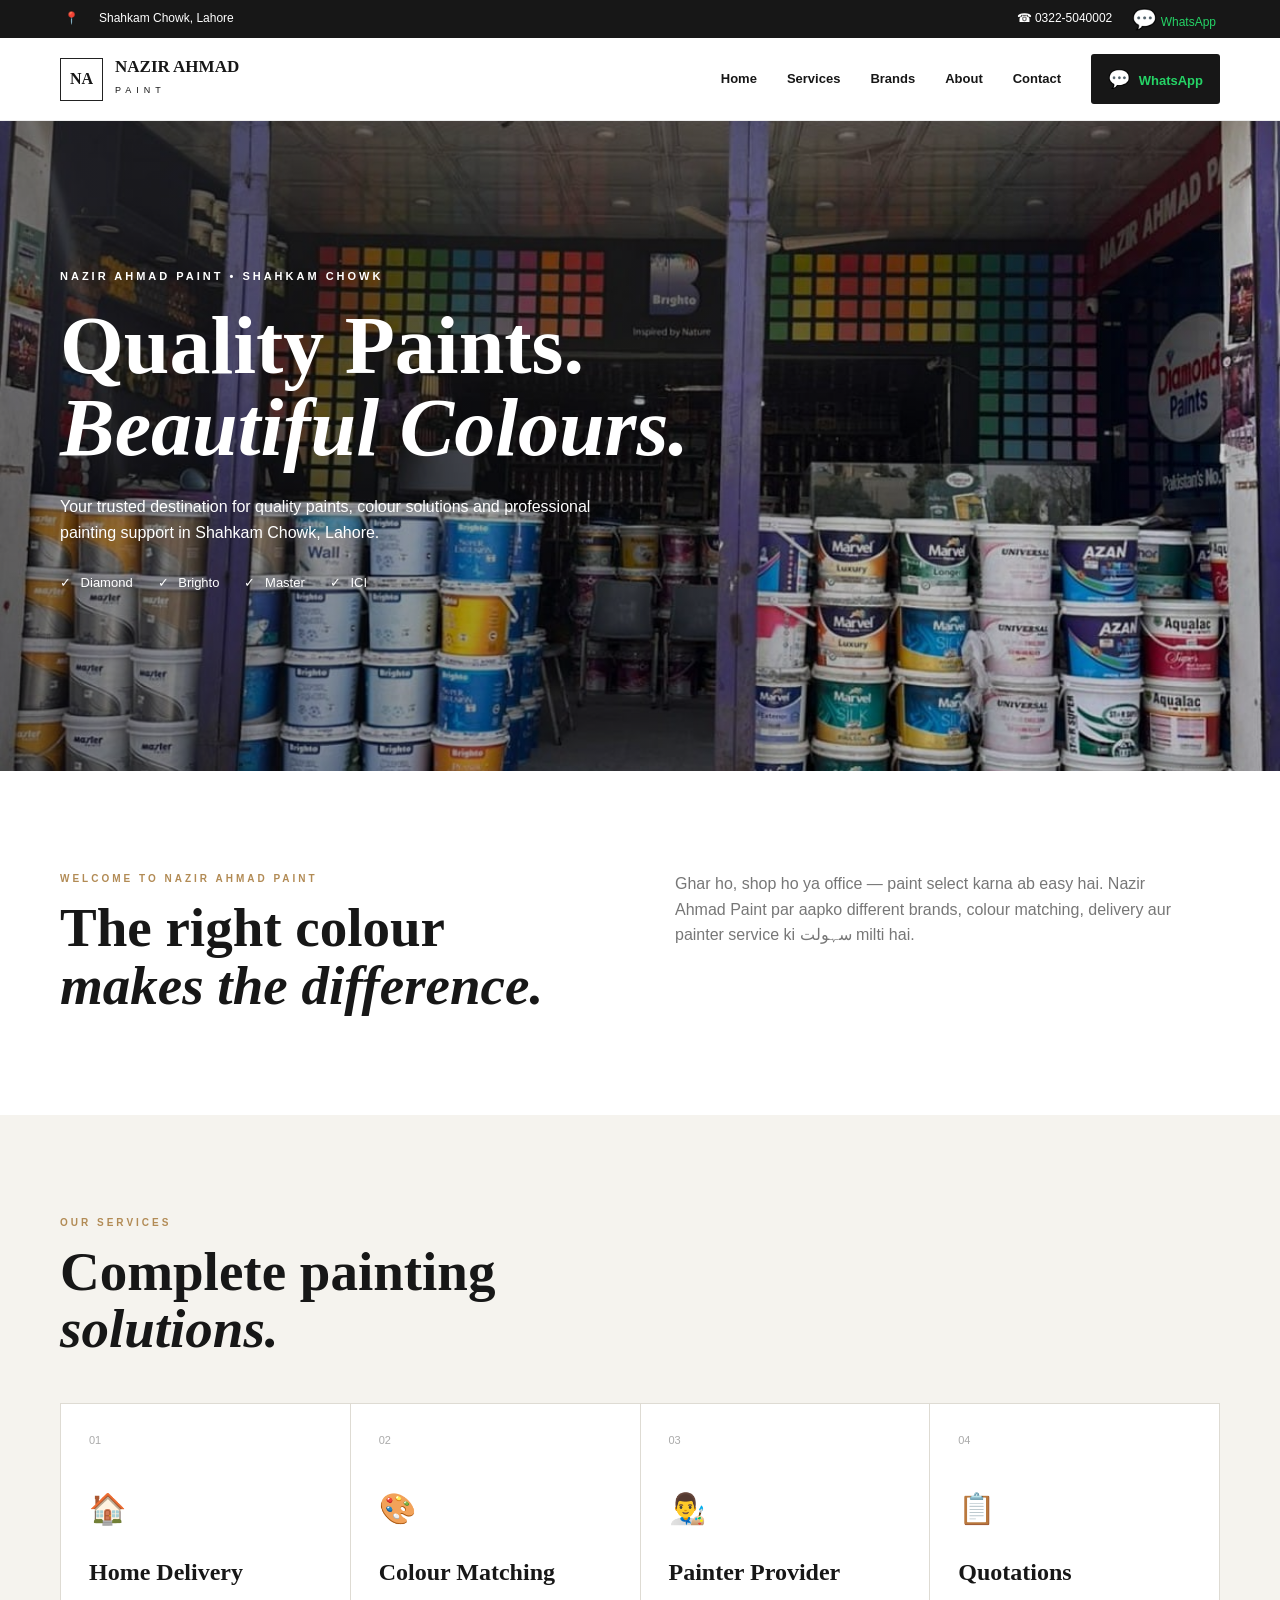
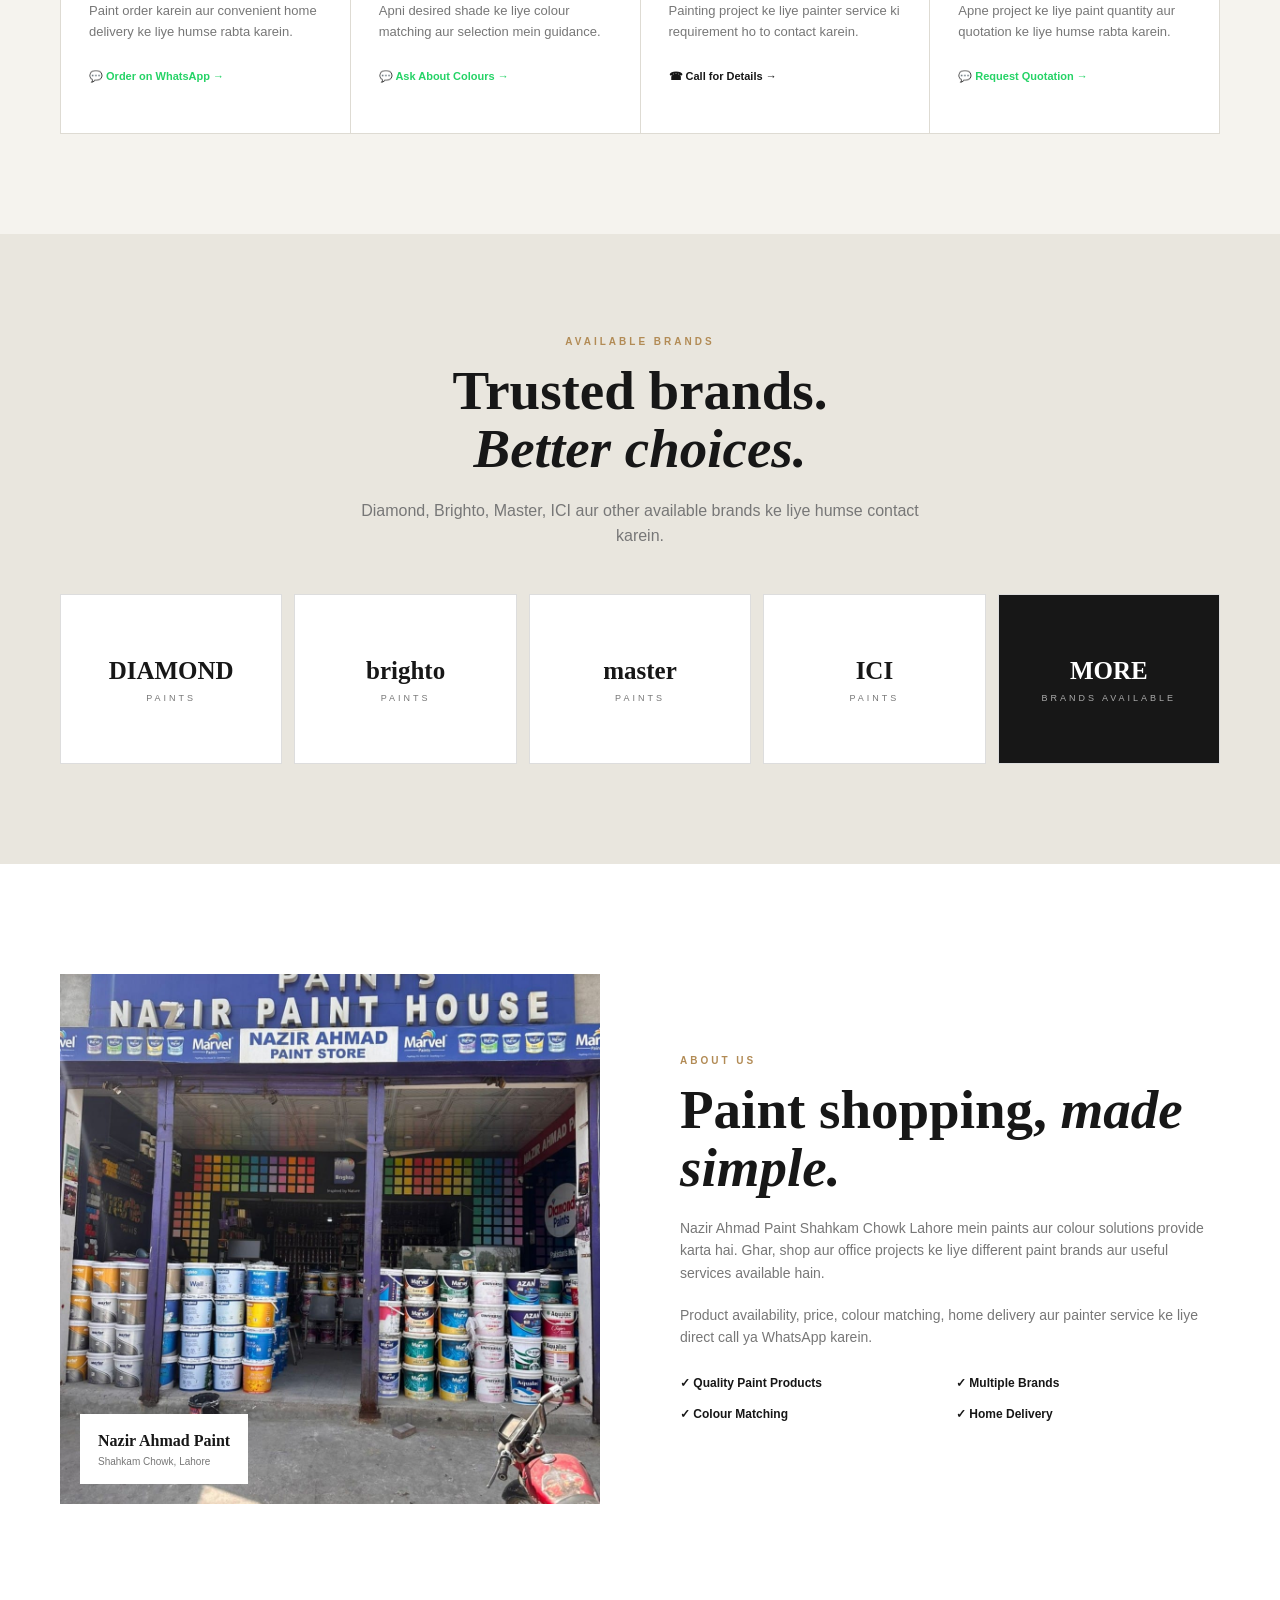
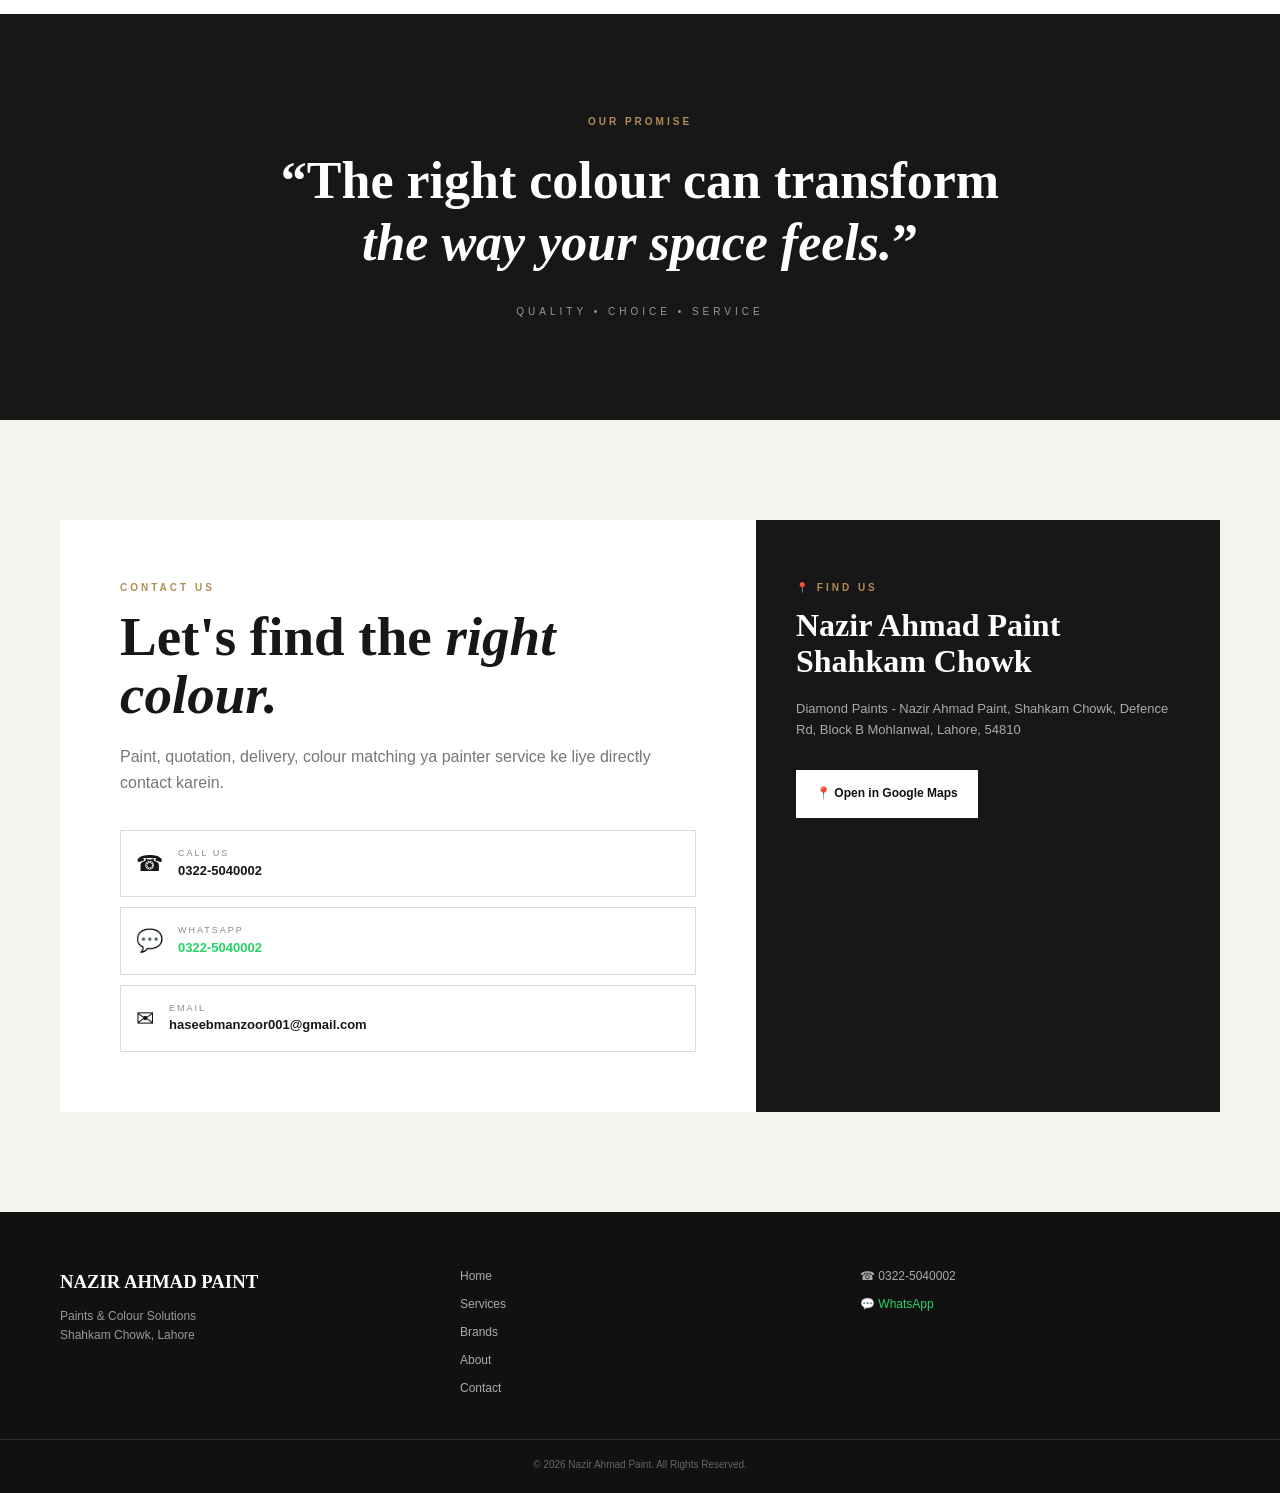
==== commit 17c1ba49: "index.html" ====
--- a/index.html
+++ b/index.html
@@ -1,5 +1,6 @@
 <!DOCTYPE html>
 <html lang="en">
+
 <head>
     <meta charset="UTF-8">
     <meta name="viewport" content="width=device-width, initial-scale=1.0">
@@ -10,6 +11,38 @@
         content="Nazir Ahmad Paint at Shahkam Chowk Lahore. Diamond, Brighto, Master and ICI paints, colour matching, home delivery, painter service and quotations.">
 
     <link rel="stylesheet" href="style.css">
+
+    <style>
+        /* WhatsApp */
+        .whatsapp-link {
+            color: #25D366 !important;
+        }
+
+        .whatsapp-link:hover {
+            color: #128C7E !important;
+        }
+
+        .wa-icon {
+            color: #25D366;
+            font-size: 20px;
+            font-weight: bold;
+        }
+
+        .whatsapp-symbol {
+            color: #25D366 !important;
+            font-size: 22px;
+        }
+
+        .nav-whatsapp {
+            color: #25D366 !important;
+        }
+
+        .nav-whatsapp span {
+            color: #25D366;
+            font-size: 18px;
+        }
+    </style>
+
 </head>
 
 <body>
@@ -29,9 +62,13 @@
             ☎ 0322-5040002
         </a>
 
-        <a href="https://wa.me/923225040002" target="_blank">
-            <span class="wa-icon">☘</span>
+        <a class="whatsapp-link"
+           href="https://wa.me/923225040002?text=Assalam-o-Alaikum%2C%20I%20want%20to%20ask%20about%20paint%20products%20and%20services."
+           target="_blank">
+
+            <span class="wa-icon">💬</span>
             WhatsApp
+
         </a>
 
     </div>
@@ -76,11 +113,12 @@
 
             <a href="#contact">Contact</a>
 
+
             <a class="nav-whatsapp"
-               href="https://wa.me/923225040002"
+               href="https://wa.me/923225040002?text=Assalam-o-Alaikum%2C%20I%20want%20to%20ask%20about%20paint%20products%20and%20services."
                target="_blank">
 
-                <span>☘</span>
+                <span>💬</span>
                 WhatsApp
 
             </a>
@@ -199,6 +237,8 @@
         <div class="service-grid">
 
 
+            <!-- HOME DELIVERY -->
+
             <div class="service-card">
 
                 <div class="service-number">
@@ -218,16 +258,18 @@
                     home delivery ke liye humse rabta karein.
                 </p>
 
-                <a href="https://wa.me/923225040002"
+                <a class="whatsapp-link"
+                   href="https://wa.me/923225040002?text=Assalam-o-Alaikum%2C%20I%20want%20to%20ask%20about%20home%20delivery%20of%20paint."
                    target="_blank">
 
-                    Order on WhatsApp →
+                    💬 Order on WhatsApp →
 
                 </a>
 
             </div>
 
 
+            <!-- COLOUR MATCHING -->
 
             <div class="service-card">
 
@@ -248,16 +290,18 @@
                     matching aur selection mein guidance.
                 </p>
 
-                <a href="https://wa.me/923225040002"
+                <a class="whatsapp-link"
+                   href="https://wa.me/923225040002?text=Assalam-o-Alaikum%2C%20I%20want%20to%20ask%20about%20colour%20matching."
                    target="_blank">
 
-                    Ask About Colours →
+                    💬 Ask About Colours →
 
                 </a>
 
             </div>
 
 
+            <!-- PAINTER -->
 
             <div class="service-card">
 
@@ -280,13 +324,14 @@
 
                 <a href="tel:+923225040002">
 
-                    Call for Details →
+                    ☎ Call for Details →
 
                 </a>
 
             </div>
 
 
+            <!-- QUOTATION -->
 
             <div class="service-card">
 
@@ -307,10 +352,11 @@
                     aur quotation ke liye humse rabta karein.
                 </p>
 
-                <a href="https://wa.me/923225040002"
+                <a class="whatsapp-link"
+                   href="https://wa.me/923225040002?text=Assalam-o-Alaikum%2C%20I%20want%20to%20request%20a%20paint%20quotation."
                    target="_blank">
 
-                    Request Quotation →
+                    💬 Request Quotation →
 
                 </a>
 
@@ -499,6 +545,9 @@
 
             <div class="contact-list">
 
+
+                <!-- CALL -->
+
                 <a href="tel:+923225040002">
 
                     <span class="contact-icon">
@@ -513,11 +562,14 @@
                 </a>
 
 
-                <a href="https://wa.me/923225040002"
+                <!-- WHATSAPP -->
+
+                <a class="whatsapp-link"
+                   href="https://wa.me/923225040002?text=Assalam-o-Alaikum%2C%20I%20want%20to%20ask%20about%20paint%20products%20and%20services."
                    target="_blank">
 
                     <span class="contact-icon whatsapp-symbol">
-                        ☘
+                        💬
                     </span>
 
                     <div>
@@ -527,6 +579,8 @@
 
                 </a>
 
+
+                <!-- EMAIL -->
 
                 <a href="mailto:haseebmanzoor001@gmail.com">
 
@@ -548,6 +602,8 @@
         </div>
 
 
+        <!-- LOCATION -->
+
         <div class="location-card">
 
             <p class="label">
@@ -621,10 +677,11 @@
                 ☎ 0322-5040002
             </a>
 
-            <a href="https://wa.me/923225040002"
+            <a class="whatsapp-link"
+               href="https://wa.me/923225040002?text=Assalam-o-Alaikum%2C%20I%20want%20to%20ask%20about%20paint%20products%20and%20services."
                target="_blank">
 
-                ☘ WhatsApp
+                💬 WhatsApp
 
             </a>
 
--- a/style.css
+++ b/style.css
@@ -1,185 +1,745 @@
-*{box-sizing:border-box;margin:0;padding:0}
-:root{--ink:#111;--muted:#6f6f6f;--paper:#f7f6f2;--white:#fff;--line:#deddd8;--accent:#c5a46d}
-html{scroll-behavior:smooth}
-body{font-family:"DM Sans",sans-serif;color:var(--ink);background:var(--paper);line-height:1.6}
-a{text-decoration:none;color:inherit}
-.container{width:min(1160px,calc(100% - 48px));margin:auto}
-.topbar{background:#111;color:#fff;font-size:12px;letter-spacing:.03em}
-.topbar-inner{min-height:36px;display:flex;align-items:center;justify-content:space-between;gap:20px}
-.topbar a{font-weight:700}
-.header{position:absolute;z-index:20;top:36px;left:0;width:100%;background:rgba(17,17,17,.5);backdrop-filter:blur(12px);border-bottom:1px solid rgba(255,255,255,.18)}
-.nav-wrap{min-height:82px;display:flex;align-items:center;justify-content:space-between}
-.brand{display:flex;align-items:center;gap:11px;color:#fff}
-.brand-mark{width:40px;height:40px;border:1px solid rgba(255,255,255,.7);display:grid;place-items:center;font-family:"Playfair Display",serif;font-size:14px;font-weight:700}
-.brand strong{display:block;font-family:"Playfair Display",serif;font-size:19px;line-height:1;letter-spacing:.04em}
-.brand small{display:block;font-size:9px;letter-spacing:.45em;margin-top:4px}
-.nav{display:flex;align-items:center;gap:30px;color:#fff;font-size:13px;font-weight:600}
-.nav>a:not(.nav-cta){opacity:.92;transition:.2s}
-.nav>a:not(.nav-cta):hover{opacity:1}
-.nav-cta{background:#fff;color:#111;padding:12px 18px;border-radius:2px}
-.menu-toggle{display:none;background:none;border:0;cursor:pointer}
-.menu-toggle span{display:block;width:27px;height:2px;background:#fff;margin:5px}
-.hero{min-height:760px;position:relative;display:flex;align-items:center;background-image:url("storefront.jpg");background-size:cover;background-position:center 42%;color:#fff}
-.hero-overlay{position:absolute;inset:0;background:linear-gradient(90deg,rgba(0,0,0,.78),rgba(0,0,0,.43) 55%,rgba(0,0,0,.25)),linear-gradient(0deg,rgba(0,0,0,.5),transparent 45%)}
-.hero-content{position:relative;z-index:2;padding-top:95px}
-.hero-badge,.eyebrow{font-size:11px;letter-spacing:.23em;font-weight:700}
-.hero-badge{display:inline-flex;padding:8px 12px;border:1px solid rgba(255,255,255,.5);margin-bottom:24px}
-.hero h1{font-family:"Playfair Display",serif;font-size:clamp(52px,7vw,92px);line-height:.98;letter-spacing:-.045em;max-width:760px}
-em{font-style:italic;font-weight:600}
-.hero p{max-width:620px;margin:27px 0;font-size:17px;color:rgba(255,255,255,.9)}
-.hero-actions{display:flex;gap:12px;flex-wrap:wrap}
-.btn{display:inline-flex;align-items:center;justify-content:center;gap:16px;padding:15px 23px;font-weight:700;font-size:13px;border:1px solid transparent;transition:.2s}
-.btn-light{background:#fff;color:#111}
-.btn-light:hover{transform:translateY(-2px)}
-.btn-outline{border-color:rgba(255,255,255,.65);color:#fff}
-.btn-outline:hover{background:#fff;color:#111}
-.hero-note{margin-top:24px;font-size:12px;color:#fff;letter-spacing:.04em}
-.hero-note span{margin-right:7px}
-.scroll-down{position:absolute;bottom:24px;right:38px;width:44px;height:44px;border:1px solid rgba(255,255,255,.55);border-radius:50%;display:grid;place-items:center;font-size:20px}
-.trust-strip{background:#111;color:#fff}
-.trust-grid{display:grid;grid-template-columns:repeat(4,1fr);padding:25px 0}
-.trust-grid>div{padding:4px 24px;border-left:1px solid #444}
-.trust-grid>div:first-child{border-left:0;padding-left:0}
-.trust-grid strong,.trust-grid span{display:block}
-.trust-grid strong{font-family:"Playfair Display",serif;font-size:18px}
-.trust-grid span{font-size:11px;color:#aaa;margin-top:2px}
-.section{padding:105px 0}
-.section-head{display:grid;grid-template-columns:1fr 1fr;gap:70px;align-items:end;margin-bottom:48px}
-.eyebrow{color:#8b7149}
-.section h2{font-family:"Playfair Display",serif;font-size:clamp(40px,5vw,62px);line-height:1.02;letter-spacing:-.035em;margin-top:10px}
-.section-head>p{color:#70706c;max-width:500px;font-size:15px}
-.services-grid{display:grid;grid-template-columns:repeat(4,1fr);border-top:1px solid var(--line);border-left:1px solid var(--line)}
-.service-card{min-height:330px;padding:29px;border-right:1px solid var(--line);border-bottom:1px solid var(--line);background:#fff;position:relative;transition:.25s}
-.service-card:hover{transform:translateY(-5px);box-shadow:0 18px 45px rgba(0,0,0,.07)}
-.service-card.featured{background:#171717;color:#fff}
-.service-card>span{font-size:11px;letter-spacing:.12em;opacity:.5}
-.service-icon{font-size:30px;margin-bottom:40px}
-.service-card h3{font-family:"Playfair Display",serif;font-size:25px;margin:9px 0}
-.service-card p{font-size:13px;color:#777;line-height:1.7}
-.service-card.featured p{color:#bbb}
-.service-card a{position:absolute;bottom:26px;left:29px;font-size:11px;font-weight:700;letter-spacing:.05em}
-.brands-section{padding:100px 0;background:#ebe9e2}
-.brands-head{margin-bottom:35px}
-.brand-grid{display:grid;grid-template-columns:repeat(5,1fr);gap:12px}
-.brand-card{height:180px;background:#fff;border:1px solid #ddd;display:flex;flex-direction:column;align-items:center;justify-content:center;text-align:center;transition:.25s}
-.brand-card:hover{transform:translateY(-4px);box-shadow:0 14px 35px rgba(0,0,0,.08)}
-.brand-card b{font-family:"Playfair Display",serif;font-size:26px;letter-spacing:-.03em}
-.brand-card span{font-size:9px;letter-spacing:.25em;color:#777;margin-top:3px}
-.brand-card.more{background:#151515;color:#fff;border-color:#151515}
-.brand-card.more span{color:#aaa}
-.brand-callout{margin-top:12px;padding:30px 34px;background:#fff;display:flex;align-items:center;justify-content:space-between;gap:30px}
-.brand-callout h3{font-family:"Playfair Display",serif;font-size:26px;line-height:1.15;margin-top:6px}
-.btn-dark{background:#111;color:#fff}
-.about-section{padding:110px 0;background:#fff}
-.about-grid{display:grid;grid-template-columns:1.03fr .97fr;gap:90px;align-items:center}
-.about-image{position:relative;height:570px;overflow:hidden}
-.about-image img{width:100%;height:100%;object-fit:cover;object-position:center}
-.image-tag{position:absolute;left:22px;bottom:22px;background:#fff;padding:14px 18px;display:flex;flex-direction:column}
-.image-tag strong{font-family:"Playfair Display",serif}
-.image-tag span{font-size:10px;color:#777;letter-spacing:.08em}
-.about-copy .eyebrow{display:block}
-.about-copy h2{font-family:"Playfair Display",serif;font-size:clamp(42px,5vw,64px);line-height:1.02;margin:10px 0 28px}
-.about-copy p{color:#686863;font-size:15px;max-width:540px;margin-bottom:15px}
-.about-points{display:grid;grid-template-columns:1fr 1fr;gap:12px;margin:28px 0}
-.about-points div{font-size:12px;font-weight:700}
-.about-points span{display:inline-grid;place-items:center;width:22px;height:22px;border:1px solid #c8c7c1;border-radius:50%;margin-right:7px}
-.text-link{font-weight:700;font-size:12px;border-bottom:1px solid #111;padding-bottom:5px}
-.quote-section{background:#171717;color:#fff;padding:95px 0;text-align:center}
-.quote-inner{display:flex;flex-direction:column;align-items:center}
-.quote-mark{font-family:"Playfair Display",serif;font-size:75px;line-height:.6;color:#c5a46d}
-.quote-inner p{font-family:"Playfair Display",serif;font-size:clamp(26px,4vw,44px);line-height:1.2;max-width:880px;margin:25px auto}
-.quote-inner strong{color:#e1cda8}
-.quote-line{width:60px;height:1px;background:#777;margin:22px 0}
-.quote-inner small{font-size:10px;letter-spacing:.2em;color:#aaa}
-.contact-section{padding:100px 0}
-.contact-box{display:grid;grid-template-columns:1.3fr .7fr;background:#fff;box-shadow:0 25px 70px rgba(0,0,0,.08)}
-.contact-copy{padding:60px}
-.contact-copy h2{font-family:"Playfair Display",serif;font-size:clamp(43px,5vw,62px);line-height:1.02;margin:10px 0 22px}
-.contact-copy>p{max-width:570px;color:#70706c}
-.contact-actions{display:grid;grid-template-columns:repeat(3,1fr);gap:10px;margin-top:35px}
-.contact-item{border:1px solid var(--line);padding:17px;display:flex;gap:12px;align-items:center;min-width:0}
-.contact-item:hover{border-color:#aaa}
-.contact-icon{font-size:20px}
-.contact-item small,.contact-item strong{display:block}
-.contact-item small{font-size:9px;letter-spacing:.13em;color:#888}
-.contact-item strong{font-size:12px;word-break:break-word}
-.location-card{background:#171717;color:#fff;padding:60px 42px;display:flex;flex-direction:column}
-.location-card h3{font-family:"Playfair Display",serif;font-size:34px;line-height:1.05;margin:10px 0 20px}
-.location-card p{color:#aaa;font-size:13px;line-height:1.8;margin-bottom:30px}
-.full{width:100%;margin-top:auto}
-.faq-section{background:#fff;padding:100px 0}
-.faq-head{display:block;margin-bottom:30px}
-.faq-list{border-top:1px solid var(--line);max-width:920px}
-details{border-bottom:1px solid var(--line);padding:23px 0}
-summary{cursor:pointer;list-style:none;font-family:"Playfair Display",serif;font-size:20px;display:flex;justify-content:space-between;gap:20px}
-summary::-webkit-details-marker{display:none}
-summary span{font-family:"DM Sans",sans-serif;font-size:22px;font-weight:400}
-details p{color:#777;font-size:14px;max-width:780px;padding-top:13px}
-.footer{background:#111;color:#fff;padding:60px 0 20px}
-.footer-grid{display:grid;grid-template-columns:1fr 1fr 1fr;gap:40px;padding-bottom:45px}
-.footer-brand{margin-bottom:20px}
-.footer p{color:#999;font-size:12px}
-.footer-links,.footer-contact{display:flex;flex-direction:column;gap:10px;font-size:12px}
-.footer-links a,.footer-contact a{color:#bbb}
-.footer-links a:hover,.footer-contact a:hover{color:#fff}
-.footer-contact{align-items:flex-end}
-.copyright{border-top:1px solid #303030;padding-top:17px;display:flex;justify-content:space-between;color:#666;font-size:10px;letter-spacing:.04em}
-@media(max-width:900px){
-  .container{width:min(100% - 34px,700px)}
-  .topbar-hide{display:none}
-  .nav{position:absolute;top:81px;left:0;right:0;background:#111;padding:18px;display:none;flex-direction:column;align-items:stretch;gap:0}
-  .nav.open{display:flex}
-  .nav>a{padding:13px 5px;border-bottom:1px solid #2d2d2d}
-  .nav-cta{text-align:center;margin-top:10px;border:0!important}
-  .menu-toggle{display:block}
-  .hero{min-height:700px}
-  .hero-content{padding-top:100px}
-  .trust-grid{grid-template-columns:1fr 1fr;gap:14px}
-  .trust-grid>div:nth-child(3){border-left:0;padding-left:0}
-  .section-head{grid-template-columns:1fr;gap:18px}
-  .services-grid{grid-template-columns:1fr 1fr}
-  .brand-grid{grid-template-columns:repeat(3,1fr)}
-  .brand-card{height:150px}
-  .brand-card.more{grid-column:span 3}
-  .about-grid{grid-template-columns:1fr;gap:45px}
-  .about-image{height:460px}
-  .contact-box{grid-template-columns:1fr}
-  .contact-actions{grid-template-columns:1fr}
-  .location-card{min-height:400px}
-  .footer-grid{grid-template-columns:1fr 1fr}
-  .footer-contact{align-items:flex-start}
-}
-@media(max-width:600px){
-  .container{width:calc(100% - 28px)}
-  .topbar-inner{font-size:10px}
-  .header{top:36px}
-  .nav-wrap{min-height:72px}
-  .brand strong{font-size:15px}
-  .brand-mark{width:36px;height:36px}
-  .hero{min-height:650px;background-position:56% center}
-  .hero h1{font-size:52px}
-  .hero p{font-size:14px}
-  .hero-actions{flex-direction:column;align-items:stretch}
-  .hero-actions .btn{width:100%}
-  .scroll-down{right:14px;bottom:16px}
-  .trust-grid{grid-template-columns:1fr 1fr;padding:18px 0}
-  .trust-grid>div{padding:4px 12px}
-  .trust-grid>div:nth-child(3){padding-left:0}
-  .section,.brands-section,.about-section,.contact-section,.faq-section{padding:72px 0}
-  .section h2,.about-copy h2{font-size:43px}
-  .services-grid{grid-template-columns:1fr}
-  .service-card{min-height:300px}
-  .brand-grid{grid-template-columns:1fr 1fr}
-  .brand-card{height:125px}
-  .brand-card b{font-size:21px}
-  .brand-card.more{grid-column:span 2}
-  .brand-callout{align-items:flex-start;flex-direction:column;padding:25px}
-  .brand-callout h3{font-size:23px}
-  .about-image{height:350px}
-  .about-points{grid-template-columns:1fr}
-  .contact-copy{padding:36px 25px}
-  .location-card{padding:40px 25px}
-  .footer-grid{grid-template-columns:1fr}
-  .footer-contact{align-items:flex-start}
-  .copyright{flex-direction:column;gap:6px}
-}
+* {
+    margin: 0;
+    padding: 0;
+    box-sizing: border-box;
+}
+
+:root {
+    --black: #171717;
+    --dark: #222;
+    --cream: #f5f3ee;
+    --white: #ffffff;
+    --gold: #b28b55;
+    --gray: #777;
+    --line: #dedbd3;
+}
+
+html {
+    scroll-behavior: smooth;
+}
+
+body {
+    font-family: Arial, sans-serif;
+    background: var(--cream);
+    color: var(--black);
+    line-height: 1.6;
+}
+
+a {
+    text-decoration: none;
+    color: inherit;
+}
+
+.container {
+    width: min(1160px, calc(100% - 40px));
+    margin: auto;
+}
+
+
+/* ================= TOP BAR ================= */
+
+.top-bar {
+    height: 38px;
+    background: #171717;
+    color: white;
+    display: flex;
+    justify-content: space-between;
+    align-items: center;
+    padding: 0 5%;
+    font-size: 12px;
+}
+
+.top-left,
+.top-right {
+    display: flex;
+    align-items: center;
+    gap: 20px;
+}
+
+.top-right a {
+    color: white;
+}
+
+
+/* ================= NAVBAR ================= */
+
+header {
+    position: sticky;
+    top: 0;
+    z-index: 1000;
+    background: white;
+    border-bottom: 1px solid #eee;
+}
+
+.navbar {
+    width: min(1160px, calc(100% - 40px));
+    min-height: 82px;
+    margin: auto;
+
+    display: flex;
+    justify-content: space-between;
+    align-items: center;
+}
+
+.logo {
+    display: flex;
+    align-items: center;
+    gap: 12px;
+}
+
+.logo-box {
+    width: 43px;
+    height: 43px;
+    border: 1px solid #222;
+
+    display: grid;
+    place-items: center;
+
+    font-family: Georgia, serif;
+    font-weight: bold;
+}
+
+.logo h2 {
+    font-family: Georgia, serif;
+    font-size: 17px;
+    line-height: 1;
+}
+
+.logo small {
+    font-size: 9px;
+    letter-spacing: 5px;
+}
+
+nav {
+    display: flex;
+    align-items: center;
+    gap: 30px;
+    font-size: 13px;
+    font-weight: bold;
+}
+
+nav a {
+    transition: 0.2s;
+}
+
+nav a:hover {
+    color: var(--gold);
+}
+
+.nav-whatsapp {
+    background: #171717;
+    color: white;
+    padding: 11px 17px;
+    border-radius: 3px;
+}
+
+.nav-whatsapp span {
+    margin-right: 5px;
+}
+
+.menu-btn {
+    display: none;
+    border: none;
+    background: none;
+    font-size: 28px;
+    cursor: pointer;
+}
+
+
+/* ================= HERO ================= */
+
+.hero {
+    min-height: 650px;
+
+    background:
+        linear-gradient(
+            90deg,
+            rgba(0,0,0,.48),
+            rgba(0,0,0,.16)
+        ),
+        url("storefront.jpg");
+
+    background-size: cover;
+    background-position: center;
+
+    display: flex;
+    align-items: center;
+
+    color: white;
+}
+
+.hero-content {
+    width: min(1160px, calc(100% - 40px));
+    margin: auto;
+    padding-bottom: 30px;
+}
+
+.small-title {
+    font-size: 11px;
+    letter-spacing: 3px;
+    font-weight: bold;
+    margin-bottom: 20px;
+}
+
+.hero h1 {
+    font-family: Georgia, serif;
+    font-size: clamp(50px, 7vw, 82px);
+    line-height: 1;
+    max-width: 750px;
+}
+
+.hero h1 span {
+    font-style: italic;
+}
+
+.hero-text {
+    max-width: 570px;
+    margin-top: 25px;
+    font-size: 16px;
+}
+
+.hero-info {
+    display: flex;
+    gap: 25px;
+    margin-top: 28px;
+    font-size: 13px;
+}
+
+.hero-info span {
+    margin-right: 6px;
+}
+
+
+/* ================= INTRO ================= */
+
+.intro {
+    background: white;
+    padding: 100px 0;
+}
+
+.intro-grid {
+    display: grid;
+    grid-template-columns: 1fr 1fr;
+    gap: 70px;
+}
+
+.label {
+    color: var(--gold);
+    font-size: 10px;
+    font-weight: bold;
+    letter-spacing: 3px;
+}
+
+.intro h2,
+.section-heading h2,
+.about-content h2,
+.contact h2 {
+    font-family: Georgia, serif;
+    font-size: 55px;
+    line-height: 1.05;
+    margin-top: 12px;
+}
+
+.intro-text {
+    color: var(--gray);
+    max-width: 500px;
+}
+
+
+/* ================= SERVICES ================= */
+
+.services {
+    padding: 100px 0;
+}
+
+.section-heading {
+    margin-bottom: 45px;
+}
+
+.service-grid {
+    display: grid;
+    grid-template-columns: repeat(4, 1fr);
+    border-left: 1px solid var(--line);
+    border-top: 1px solid var(--line);
+}
+
+.service-card {
+    min-height: 330px;
+    padding: 28px;
+
+    background: white;
+
+    border-right: 1px solid var(--line);
+    border-bottom: 1px solid var(--line);
+
+    transition: .25s;
+}
+
+.service-card:hover {
+    transform: translateY(-5px);
+    box-shadow: 0 15px 35px rgba(0,0,0,.08);
+}
+
+.service-number {
+    color: #aaa;
+    font-size: 11px;
+}
+
+.service-icon {
+    font-size: 30px;
+    margin: 35px 0 20px;
+}
+
+.service-card h3 {
+    font-family: Georgia, serif;
+    font-size: 24px;
+}
+
+.service-card p {
+    color: var(--gray);
+    font-size: 13px;
+    margin-top: 10px;
+}
+
+.service-card a {
+    display: inline-block;
+    margin-top: 25px;
+    font-size: 11px;
+    font-weight: bold;
+}
+
+
+/* ================= BRANDS ================= */
+
+.brands {
+    background: #e9e6de;
+    padding: 100px 0;
+}
+
+.center {
+    text-align: center;
+}
+
+.center > p:last-child {
+    max-width: 600px;
+    margin: 20px auto;
+    color: var(--gray);
+}
+
+.brand-grid {
+    display: grid;
+    grid-template-columns: repeat(5, 1fr);
+    gap: 12px;
+}
+
+.brand-box {
+    height: 170px;
+    background: white;
+
+    display: flex;
+    flex-direction: column;
+    align-items: center;
+    justify-content: center;
+
+    border: 1px solid #ddd;
+}
+
+.brand-box strong {
+    font-family: Georgia, serif;
+    font-size: 25px;
+}
+
+.brand-box small {
+    font-size: 9px;
+    letter-spacing: 3px;
+    color: #777;
+}
+
+.brand-box.dark {
+    background: #171717;
+    color: white;
+}
+
+.brand-box.dark small {
+    color: #aaa;
+}
+
+
+/* ================= ABOUT ================= */
+
+.about {
+    background: white;
+    padding: 110px 0;
+}
+
+.about-grid {
+    display: grid;
+    grid-template-columns: 1fr 1fr;
+    gap: 80px;
+    align-items: center;
+}
+
+.about-image {
+    height: 530px;
+    position: relative;
+    overflow: hidden;
+}
+
+.about-image img {
+    width: 100%;
+    height: 100%;
+    object-fit: cover;
+}
+
+.image-caption {
+    position: absolute;
+    left: 20px;
+    bottom: 20px;
+    background: white;
+    padding: 14px 18px;
+}
+
+.image-caption strong,
+.image-caption span {
+    display: block;
+}
+
+.image-caption strong {
+    font-family: Georgia, serif;
+}
+
+.image-caption span {
+    color: #777;
+    font-size: 10px;
+}
+
+.about-content p:not(.label) {
+    color: var(--gray);
+    margin-top: 20px;
+    font-size: 14px;
+}
+
+.points {
+    display: grid;
+    grid-template-columns: 1fr 1fr;
+    gap: 12px;
+    margin-top: 25px;
+    font-size: 12px;
+    font-weight: bold;
+}
+
+
+/* ================= QUOTATION ================= */
+
+.quotation {
+    background: #171717;
+    color: white;
+    padding: 100px 0;
+    text-align: center;
+}
+
+.quotation h2 {
+    font-family: Georgia, serif;
+    font-size: clamp(30px, 5vw, 52px);
+    line-height: 1.2;
+    margin-top: 20px;
+}
+
+.quote-small {
+    margin-top: 30px;
+    color: #999;
+    font-size: 10px;
+    letter-spacing: 4px;
+}
+
+
+/* ================= CONTACT ================= */
+
+.contact {
+    padding: 100px 0;
+}
+
+.contact-grid {
+    display: grid;
+    grid-template-columns: 1.2fr .8fr;
+    background: white;
+}
+
+.contact-grid > div:first-child {
+    padding: 60px;
+}
+
+.contact-text {
+    color: var(--gray);
+    margin-top: 20px;
+    max-width: 550px;
+}
+
+.contact-list {
+    display: grid;
+    grid-template-columns: 1fr;
+    gap: 10px;
+    margin-top: 35px;
+}
+
+.contact-list a {
+    border: 1px solid var(--line);
+    padding: 15px;
+
+    display: flex;
+    align-items: center;
+    gap: 15px;
+}
+
+.contact-icon {
+    font-size: 22px;
+}
+
+.contact-list small,
+.contact-list strong {
+    display: block;
+}
+
+.contact-list small {
+    color: #888;
+    font-size: 9px;
+    letter-spacing: 2px;
+}
+
+.contact-list strong {
+    font-size: 13px;
+}
+
+.location-card {
+    background: #171717;
+    color: white;
+    padding: 60px 40px;
+}
+
+.location-card h3 {
+    font-family: Georgia, serif;
+    font-size: 32px;
+    line-height: 1.1;
+    margin-top: 12px;
+}
+
+.location-card > p:not(.label) {
+    color: #aaa;
+    font-size: 13px;
+    margin-top: 20px;
+}
+
+.map-button {
+    display: inline-block;
+    margin-top: 30px;
+    background: white;
+    color: #111;
+    padding: 14px 20px;
+    font-size: 12px;
+    font-weight: bold;
+}
+
+
+/* ================= FOOTER ================= */
+
+footer {
+    background: #111;
+    color: white;
+    padding: 55px 0 20px;
+}
+
+.footer-grid {
+    display: grid;
+    grid-template-columns: 1fr 1fr 1fr;
+    gap: 40px;
+    padding-bottom: 40px;
+}
+
+.footer-grid h3 {
+    font-family: Georgia, serif;
+}
+
+.footer-grid p {
+    color: #999;
+    font-size: 12px;
+    margin-top: 10px;
+}
+
+.footer-links,
+.footer-contact {
+    display: flex;
+    flex-direction: column;
+    gap: 9px;
+    font-size: 12px;
+    color: #aaa;
+}
+
+.copyright {
+    border-top: 1px solid #303030;
+    padding-top: 17px;
+    text-align: center;
+    color: #666;
+    font-size: 10px;
+}
+
+
+/* ================= MOBILE ================= */
+
+@media (max-width: 900px) {
+
+    .top-right a:first-child {
+        display: none;
+    }
+
+    .menu-btn {
+        display: block;
+    }
+
+    nav {
+        position: absolute;
+        top: 82px;
+        left: 0;
+        right: 0;
+
+        background: white;
+
+        display: none;
+        flex-direction: column;
+        align-items: stretch;
+
+        padding: 15px 25px;
+
+        box-shadow: 0 10px 25px rgba(0,0,0,.1);
+    }
+
+    nav.open {
+        display: flex;
+    }
+
+    nav a {
+        padding: 13px 0;
+        border-bottom: 1px solid #eee;
+    }
+
+    .nav-whatsapp {
+        text-align: center;
+        margin-top: 10px;
+    }
+
+    .service-grid {
+        grid-template-columns: 1fr 1fr;
+    }
+
+    .brand-grid {
+        grid-template-columns: repeat(3, 1fr);
+    }
+
+    .about-grid,
+    .intro-grid,
+    .contact-grid {
+        grid-template-columns: 1fr;
+    }
+
+    .about-image {
+        height: 450px;
+    }
+
+    .footer-grid {
+        grid-template-columns: 1fr 1fr;
+    }
+}
+
+
+@media (max-width: 600px) {
+
+    .top-bar {
+        padding: 0 15px;
+    }
+
+    .top-left {
+        font-size: 10px;
+    }
+
+    .navbar {
+        min-height: 70px;
+    }
+
+    .logo h2 {
+        font-size: 14px;
+    }
+
+    .logo-box {
+        width: 38px;
+        height: 38px;
+    }
+
+    .hero {
+        min-height: 570px;
+    }
+
+    .hero h1 {
+        font-size: 49px;
+    }
+
+    .hero-text {
+        font-size: 14px;
+    }
+
+    .hero-info {
+        gap: 12px;
+        flex-wrap: wrap;
+    }
+
+    .intro,
+    .services,
+    .brands,
+    .about,
+    .quotation,
+    .contact {
+        padding: 70px 0;
+    }
+
+    .intro h2,
+    .section-heading h2,
+    .about-content h2,
+    .contact h2 {
+        font-size: 42px;
+    }
+
+    .service-grid {
+        grid-template-columns: 1fr;
+    }
+
+    .brand-grid {
+        grid-template-columns: 1fr 1fr;
+    }
+
+    .brand-box {
+        height: 130px;
+    }
+
+    .brand-box.dark {
+        grid-column: span 2;
+    }
+
+    .about-image {
+        height: 350px;
+    }
+
+    .points {
+        grid-template-columns: 1fr;
+    }
+
+    .contact-grid > div:first-child {
+        padding: 35px 25px;
+    }
+
+    .location-card {
+        padding: 40px 25px;
+    }
+
+    .footer-grid {
+        grid-template-columns: 1fr;
+    }
+
+}
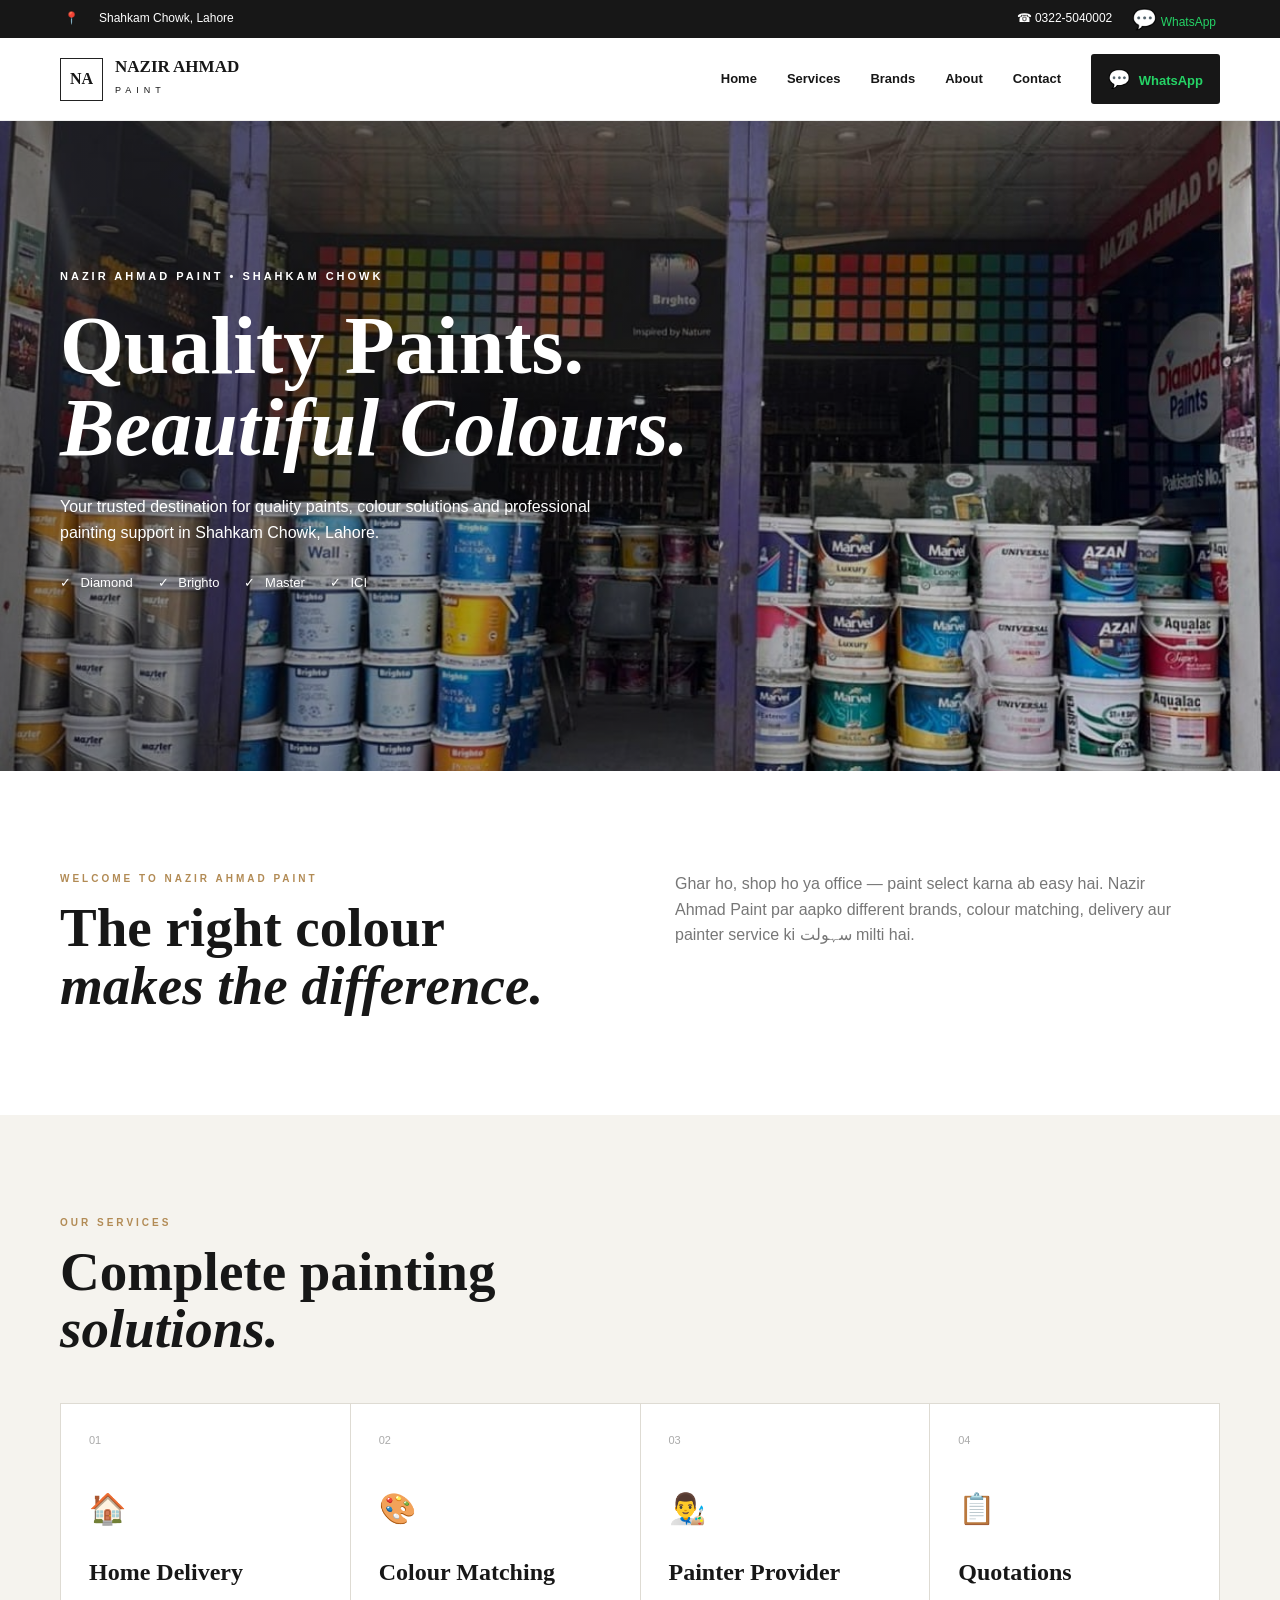
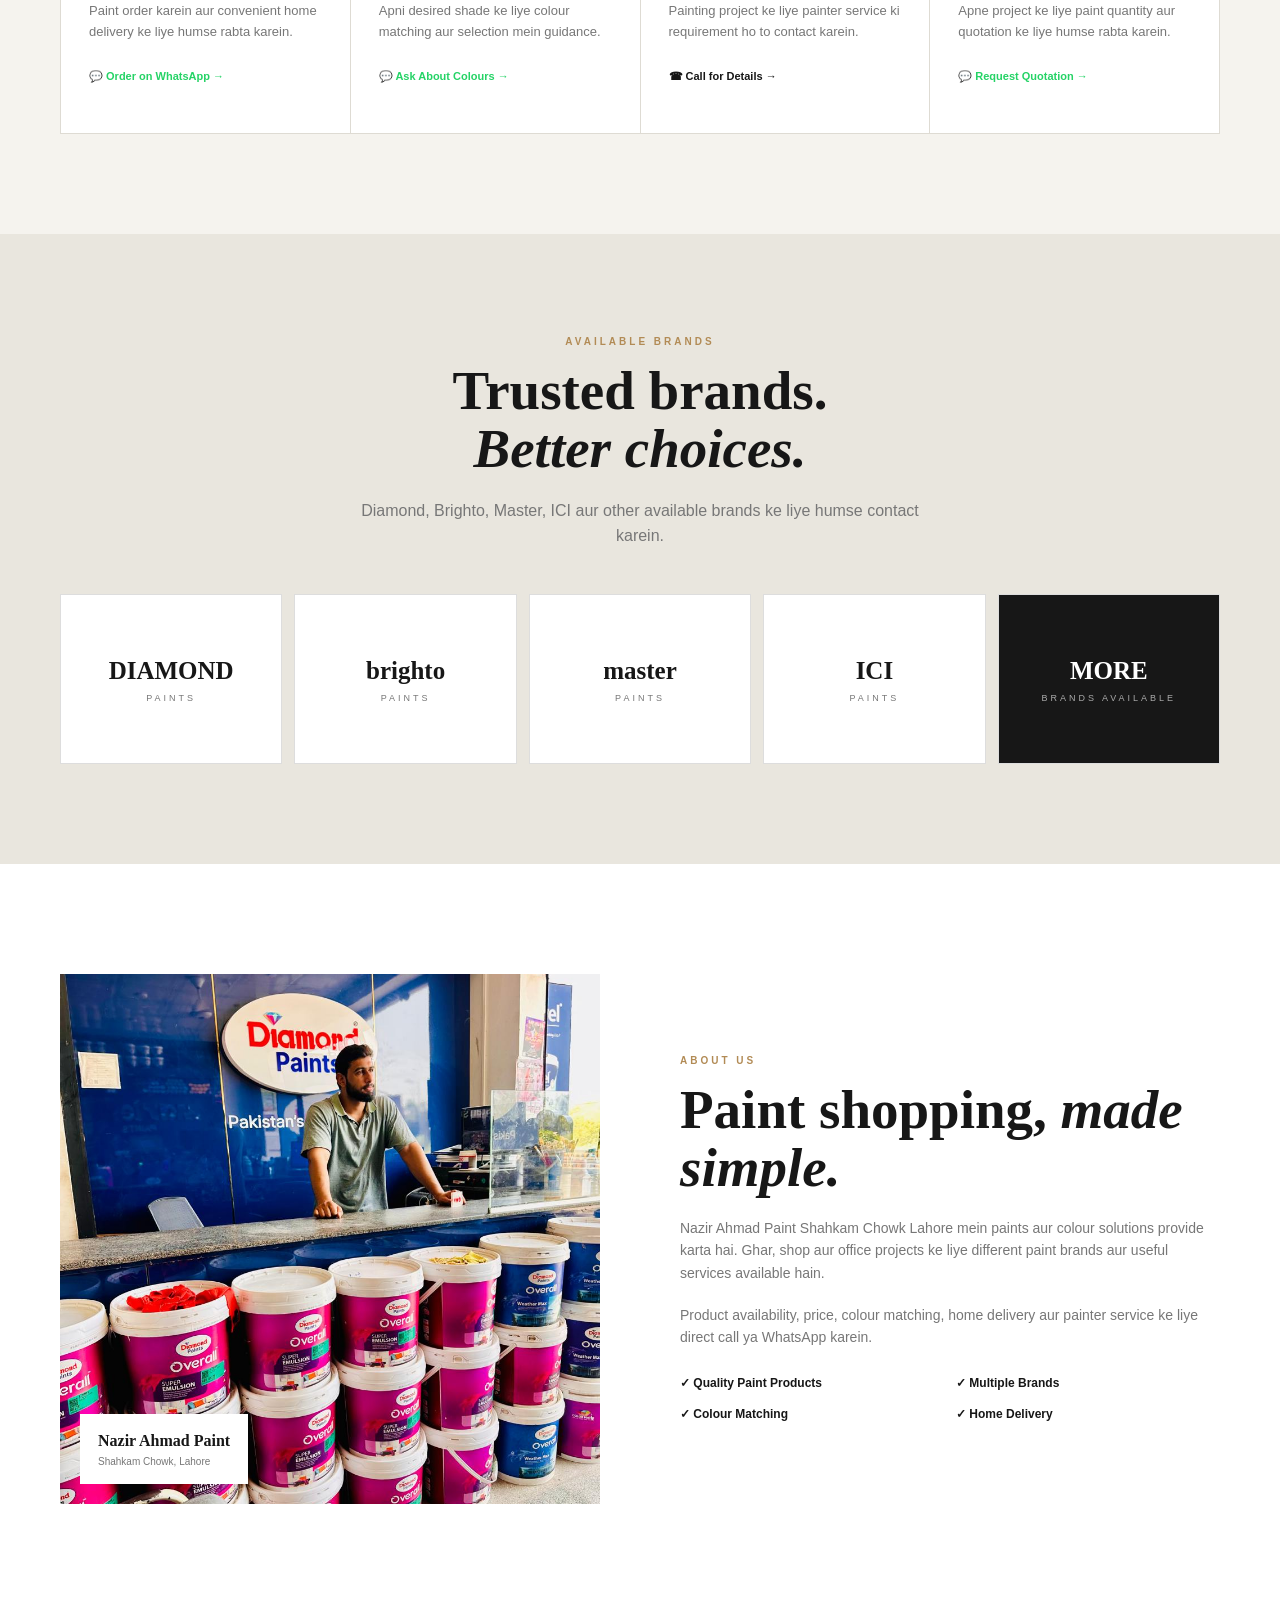
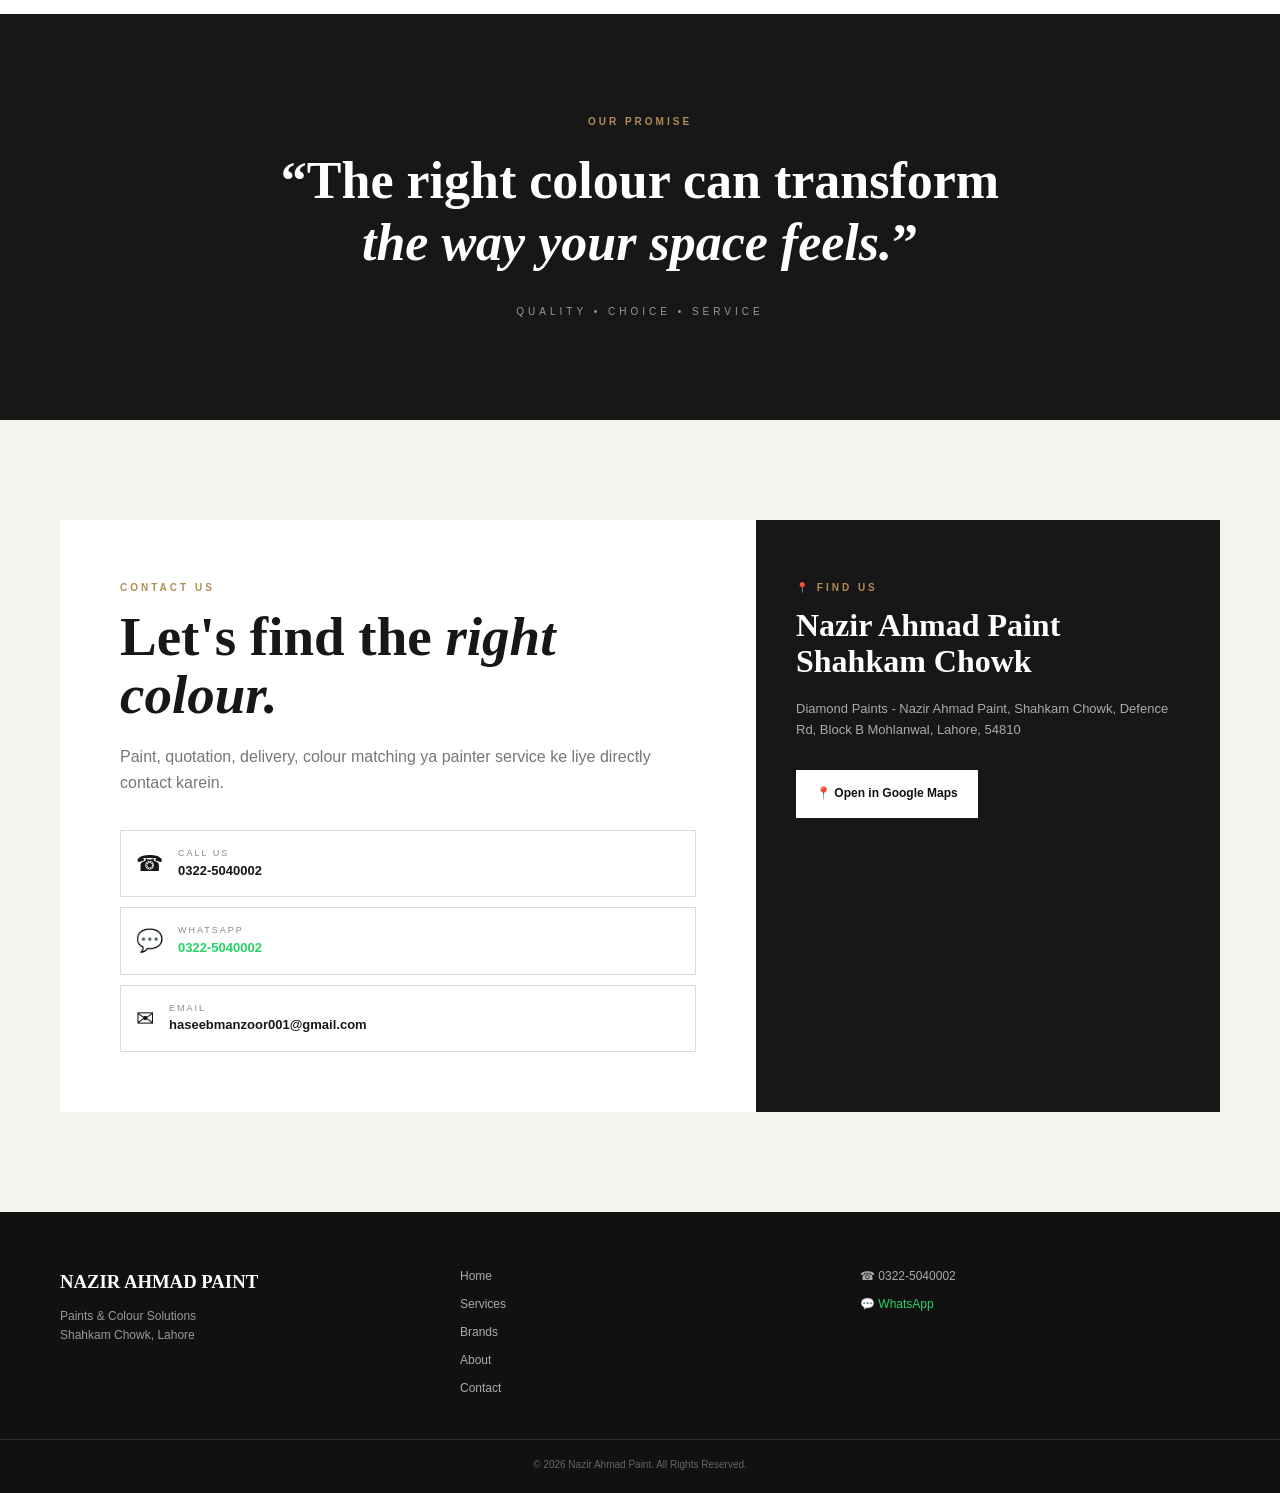
==== commit 66d8a568: "index.html" ====
--- a/index.html
+++ b/index.html
@@ -436,7 +436,7 @@
 
         <div class="about-image">
 
-            <img src="storefront.jpg"
+            <img src="newstore.jpg"
                  alt="Nazir Ahmad Paint Shahkam Chowk Lahore">
 
             <div class="image-caption">
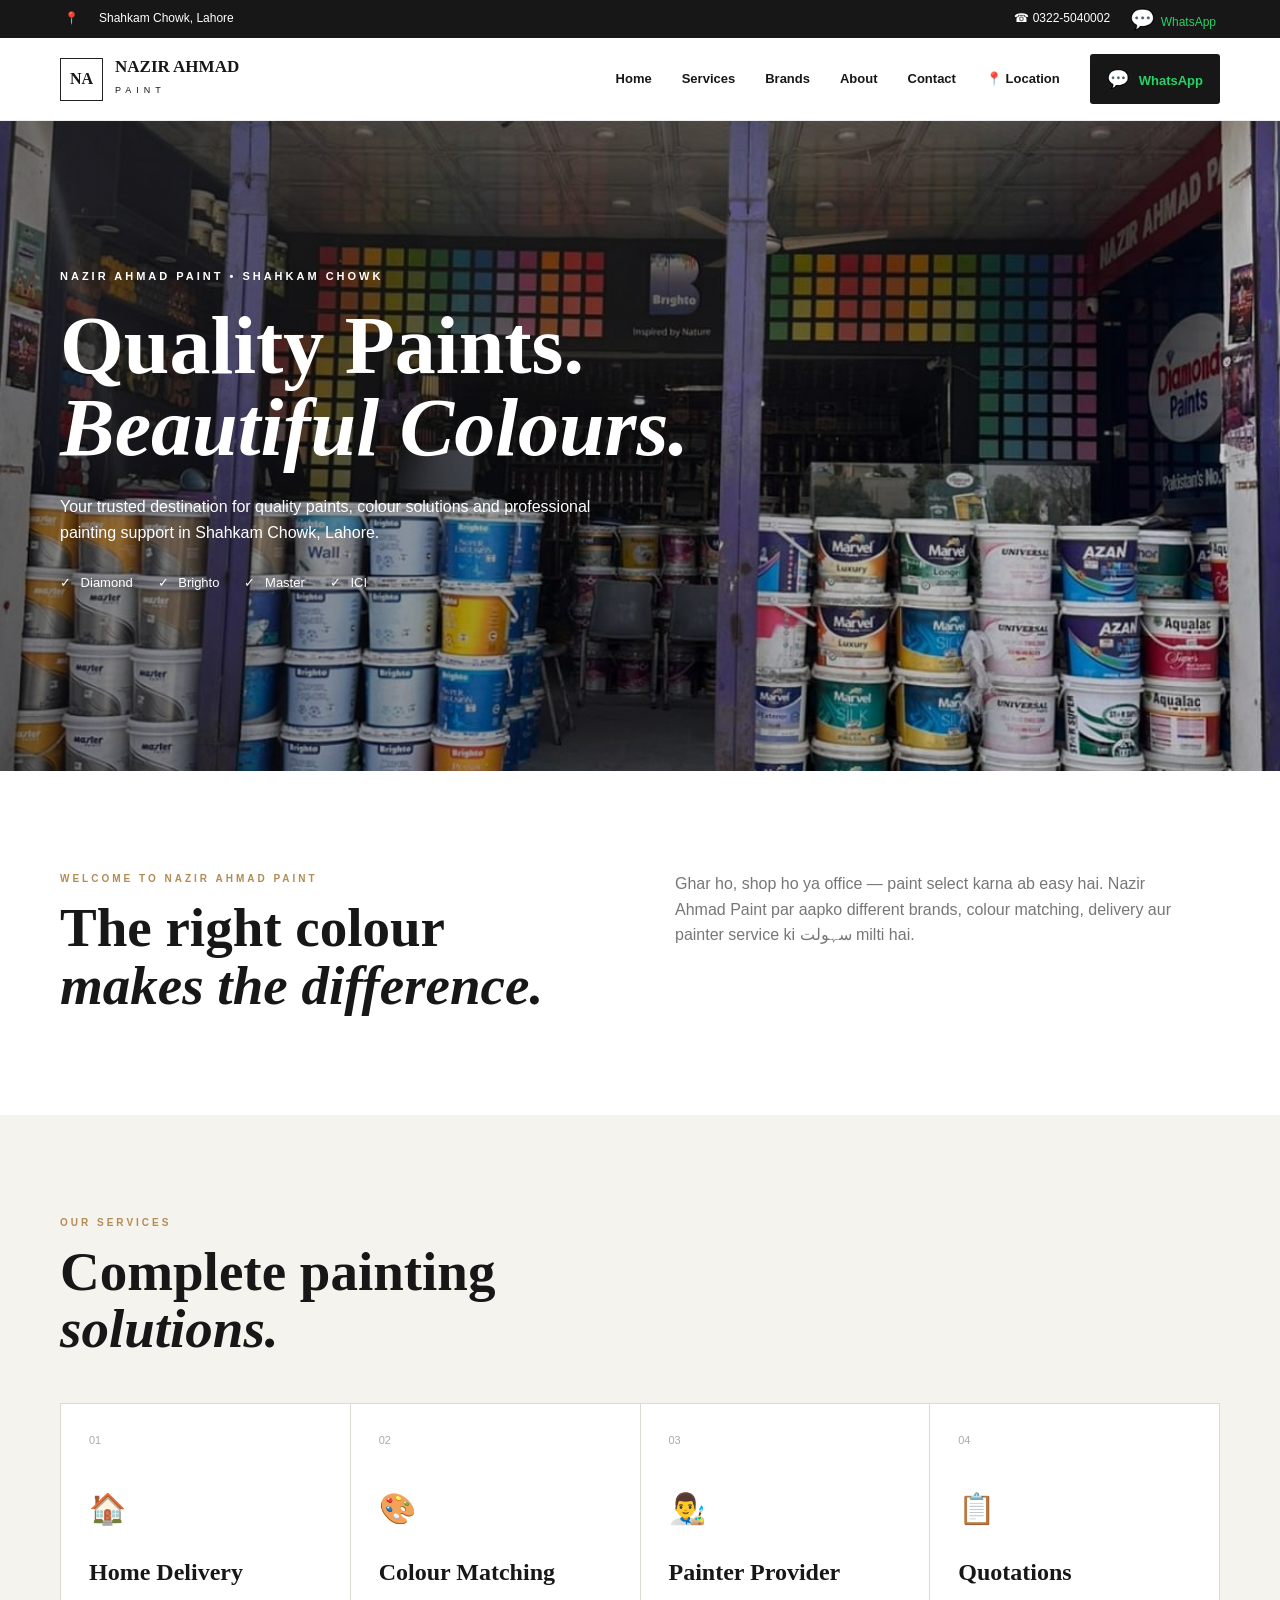
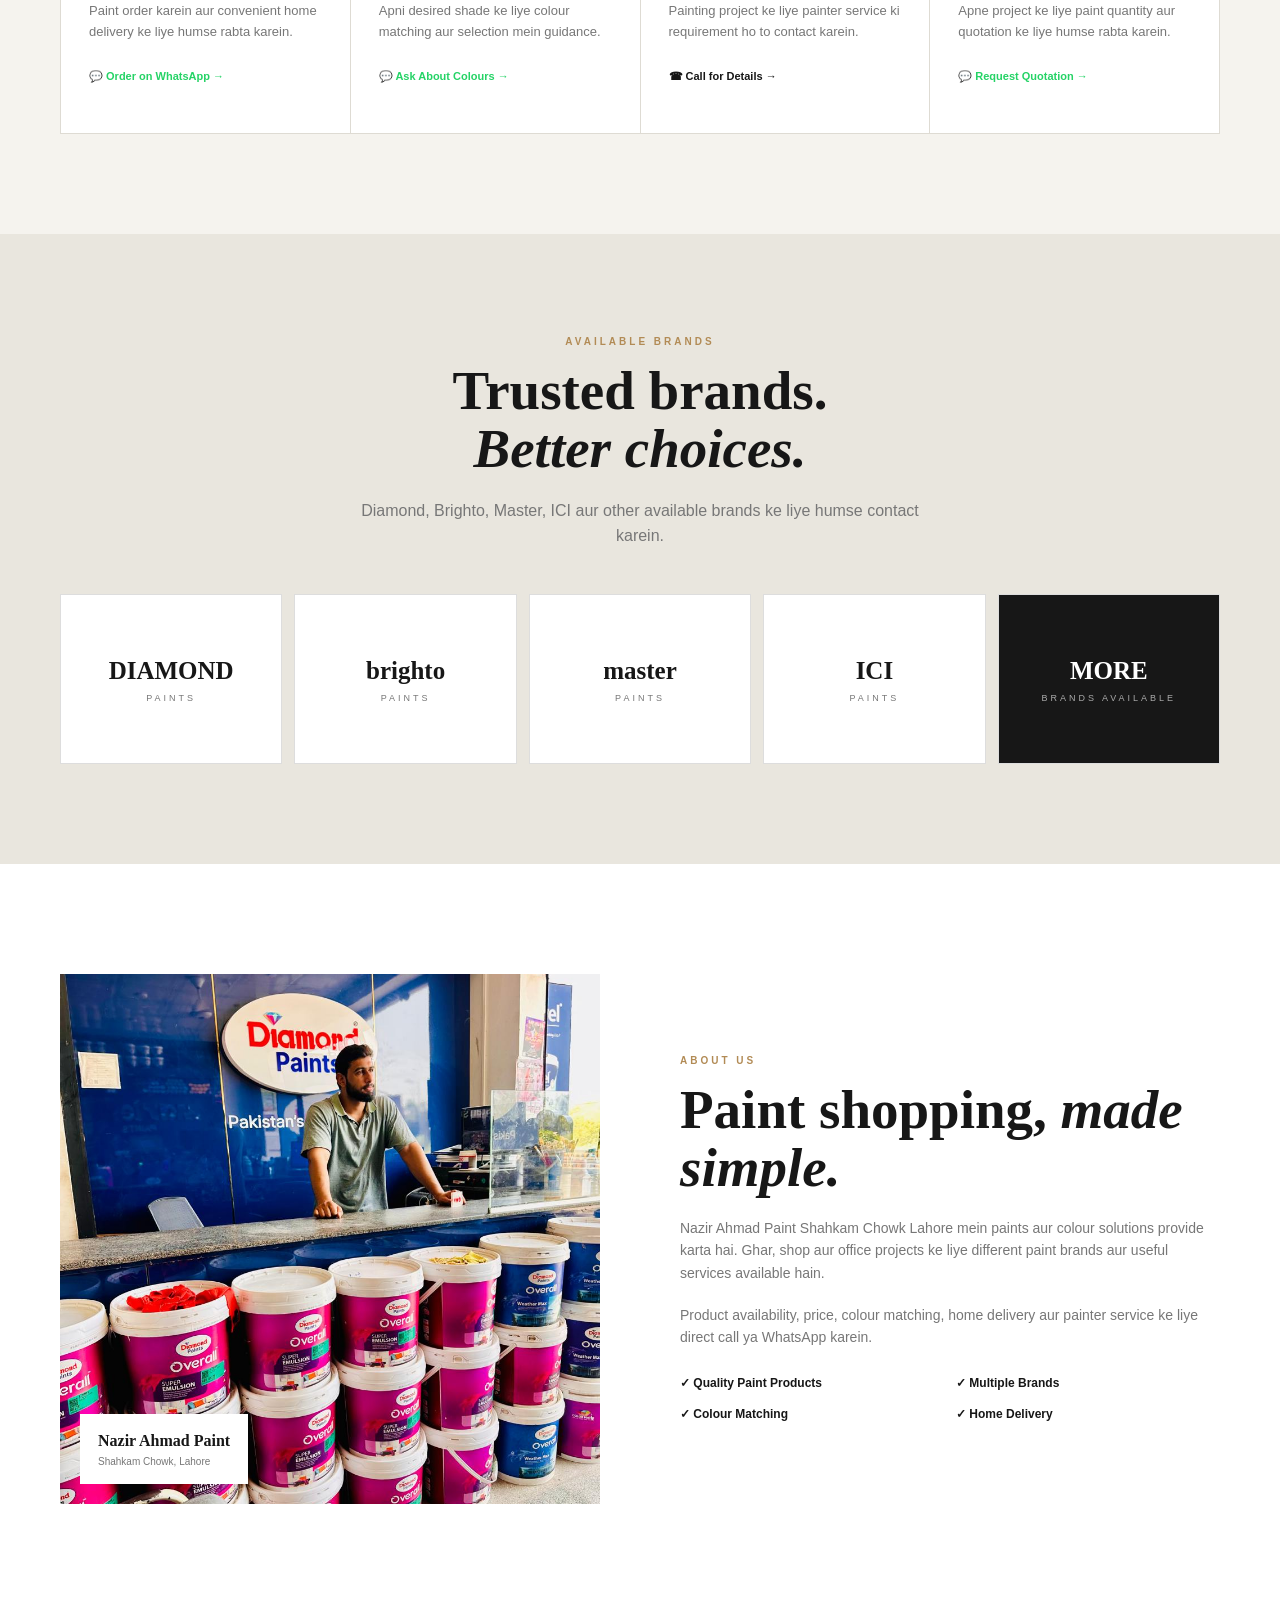
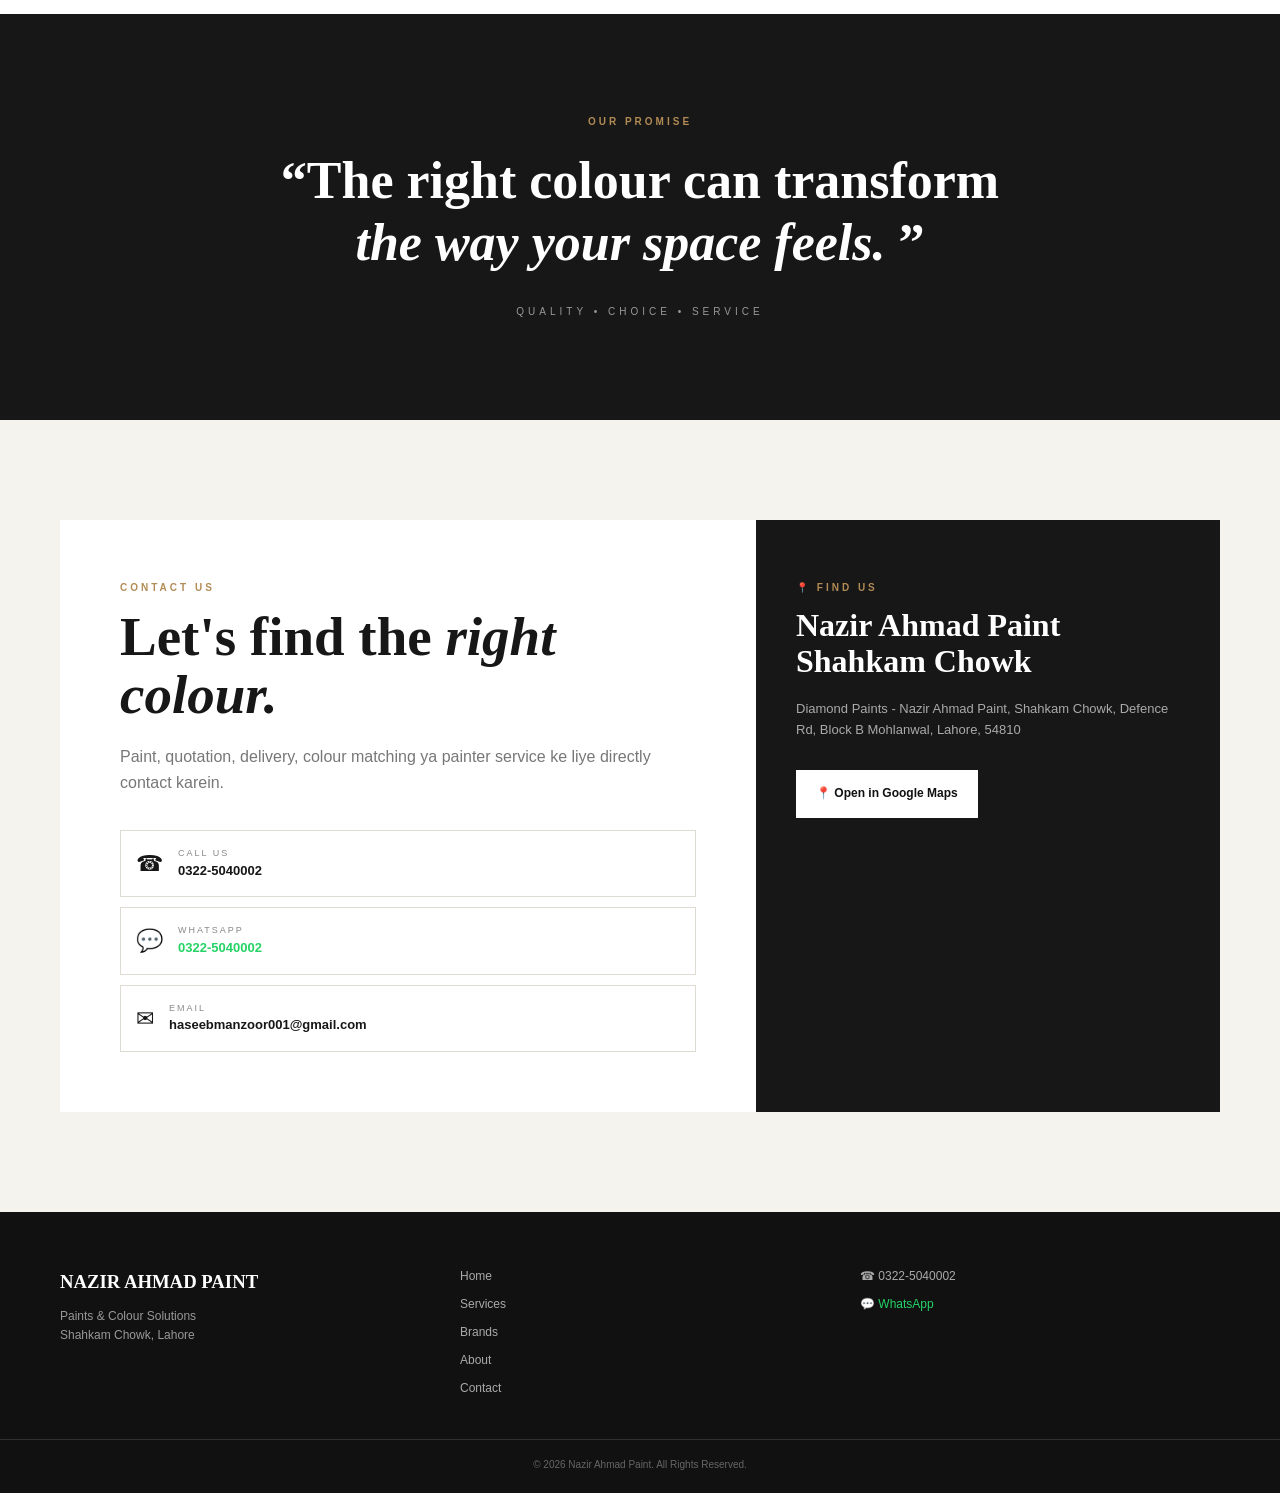
==== commit fda5a9b4: "index.html" ====
--- a/index.html
+++ b/index.html
@@ -2,18 +2,26 @@
 <html lang="en">
 
 <head>
+
     <meta charset="UTF-8">
-    <meta name="viewport" content="width=device-width, initial-scale=1.0">
-
-    <title>Nazir Ahmad Paint | Nazir Paint Shahkam Chowk Lahore</title>
+
+    <meta name="viewport"
+          content="width=device-width, initial-scale=1.0">
+
+    <title>
+        Nazir Ahmad Paint | Nazir Paint Shahkam Chowk Lahore
+    </title>
 
     <meta name="description"
-        content="Nazir Ahmad Paint at Shahkam Chowk Lahore. Diamond, Brighto, Master and ICI paints, colour matching, home delivery, painter service and quotations.">
-
-    <link rel="stylesheet" href="style.css">
+          content="Nazir Ahmad Paint at Shahkam Chowk Lahore. Diamond, Brighto, Master and ICI paints, colour matching, home delivery, painter service and quotations.">
+
+    <link rel="stylesheet"
+          href="style.css">
 
     <style>
-        /* WhatsApp */
+
+        /* ================= WHATSAPP ================= */
+
         .whatsapp-link {
             color: #25D366 !important;
         }
@@ -41,20 +49,29 @@
             color: #25D366;
             font-size: 18px;
         }
+
     </style>
 
 </head>
 
+
 <body>
 
+
 <!-- ================= TOP BAR ================= -->
 
 <div class="top-bar">
 
     <div class="top-left">
+
         <span>📍</span>
-        <span>Shahkam Chowk, Lahore</span>
-    </div>
+
+        <span>
+            Shahkam Chowk, Lahore
+        </span>
+
+    </div>
+
 
     <div class="top-right">
 
@@ -62,11 +79,15 @@
             ☎ 0322-5040002
         </a>
 
+
         <a class="whatsapp-link"
            href="https://wa.me/923225040002?text=Assalam-o-Alaikum%2C%20I%20want%20to%20ask%20about%20paint%20products%20and%20services."
            target="_blank">
 
-            <span class="wa-icon">💬</span>
+            <span class="wa-icon">
+                💬
+            </span>
+
             WhatsApp
 
         </a>
@@ -76,49 +97,98 @@
 </div>
 
 
+
 <!-- ================= NAVBAR ================= -->
 
 <header>
 
     <div class="navbar">
 
-        <a href="#home" class="logo">
+
+        <!-- LOGO -->
+
+        <a href="#home"
+           class="logo">
 
             <div class="logo-box">
                 NA
             </div>
 
+
             <div>
-                <h2>NAZIR AHMAD</h2>
-                <small>PAINT</small>
+
+                <h2>
+                    NAZIR AHMAD
+                </h2>
+
+                <small>
+                    PAINT
+                </small>
+
             </div>
 
         </a>
 
 
-        <button id="menuBtn" class="menu-btn">
+
+        <!-- MOBILE MENU BUTTON -->
+
+        <button id="menuBtn"
+                class="menu-btn">
+
             ☰
+
         </button>
 
 
+
+        <!-- NAVIGATION -->
+
         <nav id="navMenu">
 
-            <a href="#home">Home</a>
-
-            <a href="#services">Services</a>
-
-            <a href="#brands">Brands</a>
-
-            <a href="#about">About</a>
-
-            <a href="#contact">Contact</a>
-
+
+            <a href="#home">
+                Home
+            </a>
+
+
+            <a href="#services">
+                Services
+            </a>
+
+
+            <a href="#brands">
+                Brands
+            </a>
+
+
+            <a href="#about">
+                About
+            </a>
+
+
+            <a href="#contact">
+                Contact
+            </a>
+
+
+            <!-- LOCATION -->
+
+            <a href="#contact">
+                📍 Location
+            </a>
+
+
+            <!-- WHATSAPP -->
 
             <a class="nav-whatsapp"
                href="https://wa.me/923225040002?text=Assalam-o-Alaikum%2C%20I%20want%20to%20ask%20about%20paint%20products%20and%20services."
                target="_blank">
 
-                <span>💬</span>
+                <span>
+                    💬
+                </span>
+
                 WhatsApp
 
             </a>
@@ -130,48 +200,80 @@
 </header>
 
 
+
 <!-- ================= HERO ================= -->
 
-<section id="home" class="hero">
+<section id="home"
+         class="hero">
 
     <div class="hero-content">
 
+
         <p class="small-title">
+
             NAZIR AHMAD PAINT • SHAHKAM CHOWK
+
         </p>
 
+
         <h1>
+
             Quality Paints.<br>
-            <span>Beautiful Colours.</span>
+
+            <span>
+                Beautiful Colours.
+            </span>
+
         </h1>
 
+
         <p class="hero-text">
+
             Your trusted destination for quality paints,
             colour solutions and professional painting support
             in Shahkam Chowk, Lahore.
+
         </p>
 
+
         <div class="hero-info">
 
+
             <div>
+
                 <span>✓</span>
+
                 Diamond
-            </div>
+
+            </div>
+
 
             <div>
+
                 <span>✓</span>
+
                 Brighto
-            </div>
+
+            </div>
+
 
             <div>
+
                 <span>✓</span>
+
                 Master
-            </div>
+
+            </div>
+
 
             <div>
+
                 <span>✓</span>
+
                 ICI
-            </div>
+
+            </div>
+
 
         </div>
 
@@ -180,21 +282,31 @@
 </section>
 
 
+
 <!-- ================= INTRO ================= -->
 
 <section class="intro">
 
     <div class="container intro-grid">
 
+
         <div>
 
             <p class="label">
+
                 WELCOME TO NAZIR AHMAD PAINT
-            </p>
+
+            </p>
+
 
             <h2>
+
                 The right colour<br>
-                <i>makes the difference.</i>
+
+                <i>
+                    makes the difference.
+                </i>
+
             </h2>
 
         </div>
@@ -214,11 +326,14 @@
 </section>
 
 
+
 <!-- ================= SERVICES ================= -->
 
-<section id="services" class="services">
+<section id="services"
+         class="services">
 
     <div class="container">
+
 
         <div class="section-heading">
 
@@ -226,12 +341,19 @@
                 OUR SERVICES
             </p>
 
+
             <h2>
+
                 Complete painting<br>
-                <i>solutions.</i>
+
+                <i>
+                    solutions.
+                </i>
+
             </h2>
 
         </div>
+
 
 
         <div class="service-grid">
@@ -245,18 +367,24 @@
                     01
                 </div>
 
+
                 <div class="service-icon">
                     🏠
                 </div>
+
 
                 <h3>
                     Home Delivery
                 </h3>
 
+
                 <p>
+
                     Paint order karein aur convenient
                     home delivery ke liye humse rabta karein.
+
                 </p>
+
 
                 <a class="whatsapp-link"
                    href="https://wa.me/923225040002?text=Assalam-o-Alaikum%2C%20I%20want%20to%20ask%20about%20home%20delivery%20of%20paint."
@@ -269,6 +397,7 @@
             </div>
 
 
+
             <!-- COLOUR MATCHING -->
 
             <div class="service-card">
@@ -277,18 +406,24 @@
                     02
                 </div>
 
+
                 <div class="service-icon">
                     🎨
                 </div>
+
 
                 <h3>
                     Colour Matching
                 </h3>
 
+
                 <p>
+
                     Apni desired shade ke liye colour
                     matching aur selection mein guidance.
+
                 </p>
+
 
                 <a class="whatsapp-link"
                    href="https://wa.me/923225040002?text=Assalam-o-Alaikum%2C%20I%20want%20to%20ask%20about%20colour%20matching."
@@ -301,6 +436,7 @@
             </div>
 
 
+
             <!-- PAINTER -->
 
             <div class="service-card">
@@ -309,19 +445,25 @@
                     03
                 </div>
 
+
                 <div class="service-icon">
                     👨‍🎨
                 </div>
+
 
                 <h3>
                     Painter Provider
                 </h3>
 
+
                 <p>
+
                     Painting project ke liye painter
                     service ki requirement ho to contact karein.
+
                 </p>
 
+
                 <a href="tel:+923225040002">
 
                     ☎ Call for Details →
@@ -329,6 +471,7 @@
                 </a>
 
             </div>
+
 
 
             <!-- QUOTATION -->
@@ -339,18 +482,24 @@
                     04
                 </div>
 
+
                 <div class="service-icon">
                     📋
                 </div>
+
 
                 <h3>
                     Quotations
                 </h3>
 
+
                 <p>
+
                     Apne project ke liye paint quantity
                     aur quotation ke liye humse rabta karein.
+
                 </p>
+
 
                 <a class="whatsapp-link"
                    href="https://wa.me/923225040002?text=Assalam-o-Alaikum%2C%20I%20want%20to%20request%20a%20paint%20quotation."
@@ -362,6 +511,7 @@
 
             </div>
 
+
         </div>
 
     </div>
@@ -369,11 +519,14 @@
 </section>
 
 
+
 <!-- ================= BRANDS ================= -->
 
-<section id="brands" class="brands">
+<section id="brands"
+         class="brands">
 
     <div class="container">
+
 
         <div class="section-heading center">
 
@@ -381,45 +534,96 @@
                 AVAILABLE BRANDS
             </p>
 
+
             <h2>
+
                 Trusted brands.<br>
-                <i>Better choices.</i>
+
+                <i>
+                    Better choices.
+                </i>
+
             </h2>
 
+
             <p>
+
                 Diamond, Brighto, Master, ICI aur
                 other available brands ke liye humse contact karein.
-            </p>
-
-        </div>
+
+            </p>
+
+        </div>
+
 
 
         <div class="brand-grid">
 
+
             <div class="brand-box">
-                <strong>DIAMOND</strong>
-                <small>PAINTS</small>
-            </div>
+
+                <strong>
+                    DIAMOND
+                </strong>
+
+                <small>
+                    PAINTS
+                </small>
+
+            </div>
+
 
             <div class="brand-box">
-                <strong>brighto</strong>
-                <small>PAINTS</small>
-            </div>
+
+                <strong>
+                    brighto
+                </strong>
+
+                <small>
+                    PAINTS
+                </small>
+
+            </div>
+
 
             <div class="brand-box">
-                <strong>master</strong>
-                <small>PAINTS</small>
-            </div>
+
+                <strong>
+                    master
+                </strong>
+
+                <small>
+                    PAINTS
+                </small>
+
+            </div>
+
 
             <div class="brand-box">
-                <strong>ICI</strong>
-                <small>PAINTS</small>
-            </div>
+
+                <strong>
+                    ICI
+                </strong>
+
+                <small>
+                    PAINTS
+                </small>
+
+            </div>
+
 
             <div class="brand-box dark">
-                <strong>MORE</strong>
-                <small>BRANDS AVAILABLE</small>
-            </div>
+
+                <strong>
+                    MORE
+                </strong>
+
+                <small>
+                    BRANDS AVAILABLE
+                </small>
+
+            </div>
+
 
         </div>
 
@@ -428,65 +632,100 @@
 </section>
 
 
+
 <!-- ================= ABOUT ================= -->
 
-<section id="about" class="about">
+<section id="about"
+         class="about">
 
     <div class="container about-grid">
 
+
         <div class="about-image">
+
 
             <img src="newstore.jpg"
                  alt="Nazir Ahmad Paint Shahkam Chowk Lahore">
 
+
             <div class="image-caption">
+
 
                 <strong>
                     Nazir Ahmad Paint
                 </strong>
 
+
                 <span>
                     Shahkam Chowk, Lahore
                 </span>
 
-            </div>
-
-        </div>
+
+            </div>
+
+        </div>
+
 
 
         <div class="about-content">
+
 
             <p class="label">
                 ABOUT US
             </p>
 
+
             <h2>
+
                 Paint shopping,
-                <i>made simple.</i>
+
+                <i>
+                    made simple.
+                </i>
+
             </h2>
 
+
             <p>
+
                 Nazir Ahmad Paint Shahkam Chowk Lahore mein
                 paints aur colour solutions provide karta hai.
                 Ghar, shop aur office projects ke liye
                 different paint brands aur useful services available hain.
-            </p>
+
+            </p>
+
 
             <p>
+
                 Product availability, price, colour matching,
                 home delivery aur painter service ke liye
                 direct call ya WhatsApp karein.
-            </p>
+
+            </p>
+
 
 
             <div class="points">
 
-                <div>✓ Quality Paint Products</div>
-                <div>✓ Multiple Brands</div>
-                <div>✓ Colour Matching</div>
-                <div>✓ Home Delivery</div>
-
-            </div>
+                <div>
+                    ✓ Quality Paint Products
+                </div>
+
+                <div>
+                    ✓ Multiple Brands
+                </div>
+
+                <div>
+                    ✓ Colour Matching
+                </div>
+
+                <div>
+                    ✓ Home Delivery
+                </div>
+
+            </div>
+
 
         </div>
 
@@ -495,52 +734,81 @@
 </section>
 
 
+
 <!-- ================= QUOTATION ================= -->
 
 <section class="quotation">
 
     <div class="container">
+
 
         <p class="label">
             OUR PROMISE
         </p>
 
+
         <h2>
+
             “The right colour can transform
+
             <br>
-            <i>the way your space feels.</i>”
+
+            <i>
+                the way your space feels.
+            </i>
+
+            ”
+
         </h2>
 
+
         <p class="quote-small">
+
             QUALITY • CHOICE • SERVICE
+
         </p>
 
+
     </div>
 
 </section>
 
 
+
 <!-- ================= CONTACT ================= -->
 
-<section id="contact" class="contact">
+<section id="contact"
+         class="contact">
 
     <div class="container contact-grid">
 
+
         <div>
+
 
             <p class="label">
                 CONTACT US
             </p>
 
+
             <h2>
+
                 Let's find the
-                <i>right colour.</i>
+
+                <i>
+                    right colour.
+                </i>
+
             </h2>
 
+
             <p class="contact-text">
+
                 Paint, quotation, delivery, colour matching
                 ya painter service ke liye directly contact karein.
-            </p>
+
+            </p>
+
 
 
             <div class="contact-list">
@@ -549,17 +817,29 @@
                 <!-- CALL -->
 
                 <a href="tel:+923225040002">
+
 
                     <span class="contact-icon">
                         ☎
                     </span>
 
+
                     <div>
-                        <small>CALL US</small>
-                        <strong>0322-5040002</strong>
+
+                        <small>
+                            CALL US
+                        </small>
+
+
+                        <strong>
+                            0322-5040002
+                        </strong>
+
                     </div>
 
+
                 </a>
+
 
 
                 <!-- WHATSAPP -->
@@ -568,53 +848,85 @@
                    href="https://wa.me/923225040002?text=Assalam-o-Alaikum%2C%20I%20want%20to%20ask%20about%20paint%20products%20and%20services."
                    target="_blank">
 
+
                     <span class="contact-icon whatsapp-symbol">
                         💬
                     </span>
 
+
                     <div>
-                        <small>WHATSAPP</small>
-                        <strong>0322-5040002</strong>
+
+                        <small>
+                            WHATSAPP
+                        </small>
+
+
+                        <strong>
+                            0322-5040002
+                        </strong>
+
                     </div>
 
+
                 </a>
 
 
+
                 <!-- EMAIL -->
 
                 <a href="mailto:haseebmanzoor001@gmail.com">
+
 
                     <span class="contact-icon">
                         ✉
                     </span>
 
+
                     <div>
-                        <small>EMAIL</small>
+
+                        <small>
+                            EMAIL
+                        </small>
+
+
                         <strong>
                             haseebmanzoor001@gmail.com
                         </strong>
+
                     </div>
 
+
                 </a>
 
-            </div>
-
-        </div>
+
+            </div>
+
+        </div>
+
 
 
         <!-- LOCATION -->
 
         <div class="location-card">
 
+
             <p class="label">
+
                 📍 FIND US
-            </p>
+
+            </p>
+
 
             <h3>
+
                 Nazir Ahmad Paint
+
                 <br>
+
                 Shahkam Chowk
+
             </h3>
+
 
             <p>
 
@@ -624,6 +936,7 @@
 
             </p>
 
+
             <a class="map-button"
                href="https://www.google.com/maps/search/?api=1&query=Diamond%20Paints%20Nazir%20Ahmad%20Paint%20Shahkam%20Chowk%20Defence%20Rd%20Block%20B%20Mohlanwal%20Lahore%2054810"
                target="_blank">
@@ -632,6 +945,7 @@
 
             </a>
 
+
         </div>
 
     </div>
@@ -639,43 +953,79 @@
 </section>
 
 
+
 <!-- ================= FOOTER ================= -->
 
 <footer>
 
+
     <div class="container footer-grid">
 
+
         <div>
+
 
             <h3>
                 NAZIR AHMAD PAINT
             </h3>
 
+
             <p>
+
                 Paints & Colour Solutions
+
                 <br>
+
                 Shahkam Chowk, Lahore
-            </p>
-
-        </div>
+
+            </p>
+
+
+        </div>
+
 
 
         <div class="footer-links">
 
-            <a href="#home">Home</a>
-            <a href="#services">Services</a>
-            <a href="#brands">Brands</a>
-            <a href="#about">About</a>
-            <a href="#contact">Contact</a>
-
-        </div>
+
+            <a href="#home">
+                Home
+            </a>
+
+
+            <a href="#services">
+                Services
+            </a>
+
+
+            <a href="#brands">
+                Brands
+            </a>
+
+
+            <a href="#about">
+                About
+            </a>
+
+
+            <a href="#contact">
+                Contact
+            </a>
+
+
+        </div>
+
 
 
         <div class="footer-contact">
 
+
             <a href="tel:+923225040002">
+
                 ☎ 0322-5040002
-            </a>
+
+            </a>
+
 
             <a class="whatsapp-link"
                href="https://wa.me/923225040002?text=Assalam-o-Alaikum%2C%20I%20want%20to%20ask%20about%20paint%20products%20and%20services."
@@ -685,22 +1035,32 @@
 
             </a>
 
-        </div>
-
-    </div>
+
+        </div>
+
+
+    </div>
+
 
 
     <div class="copyright">
 
-        © <span id="year"></span>
+        ©
+
+        <span id="year"></span>
+
         Nazir Ahmad Paint. All Rights Reserved.
 
     </div>
 
+
 </footer>
 
 
+
 <script src="script.js"></script>
 
+
 </body>
+
 </html>
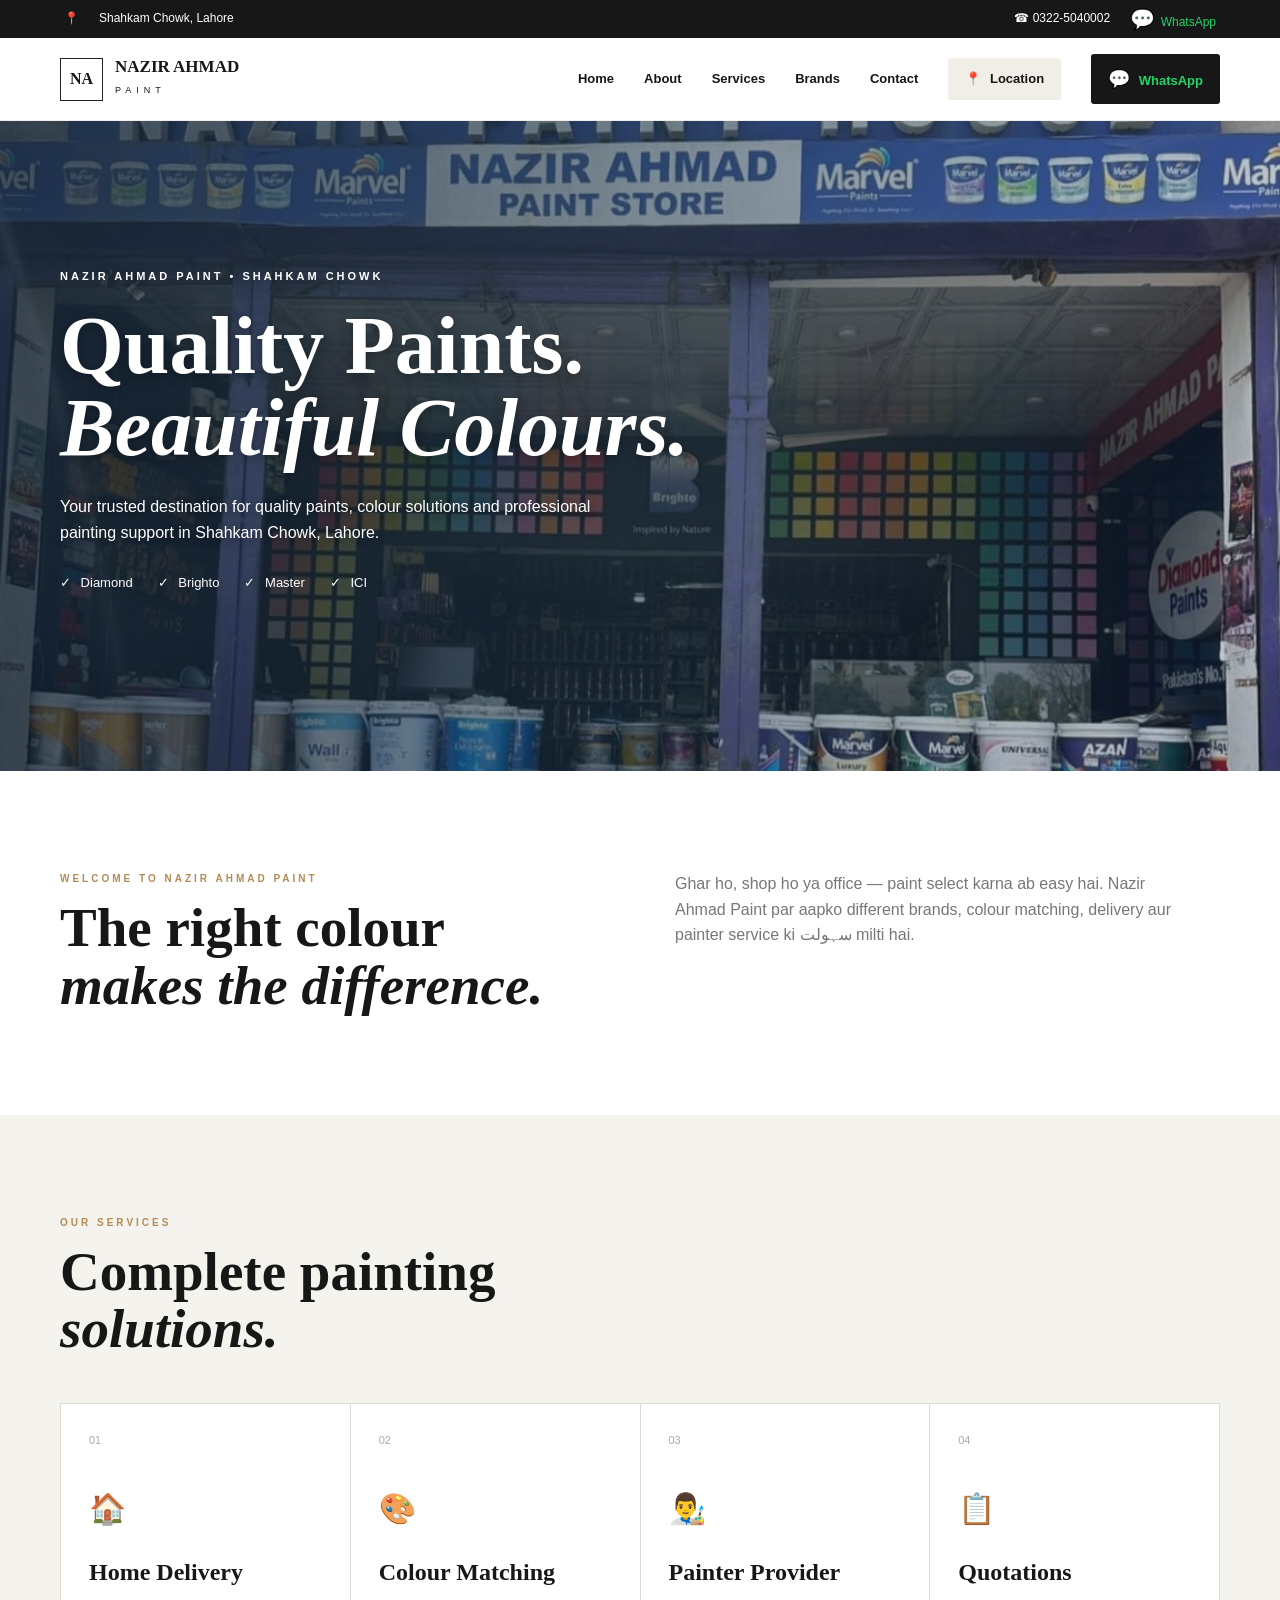
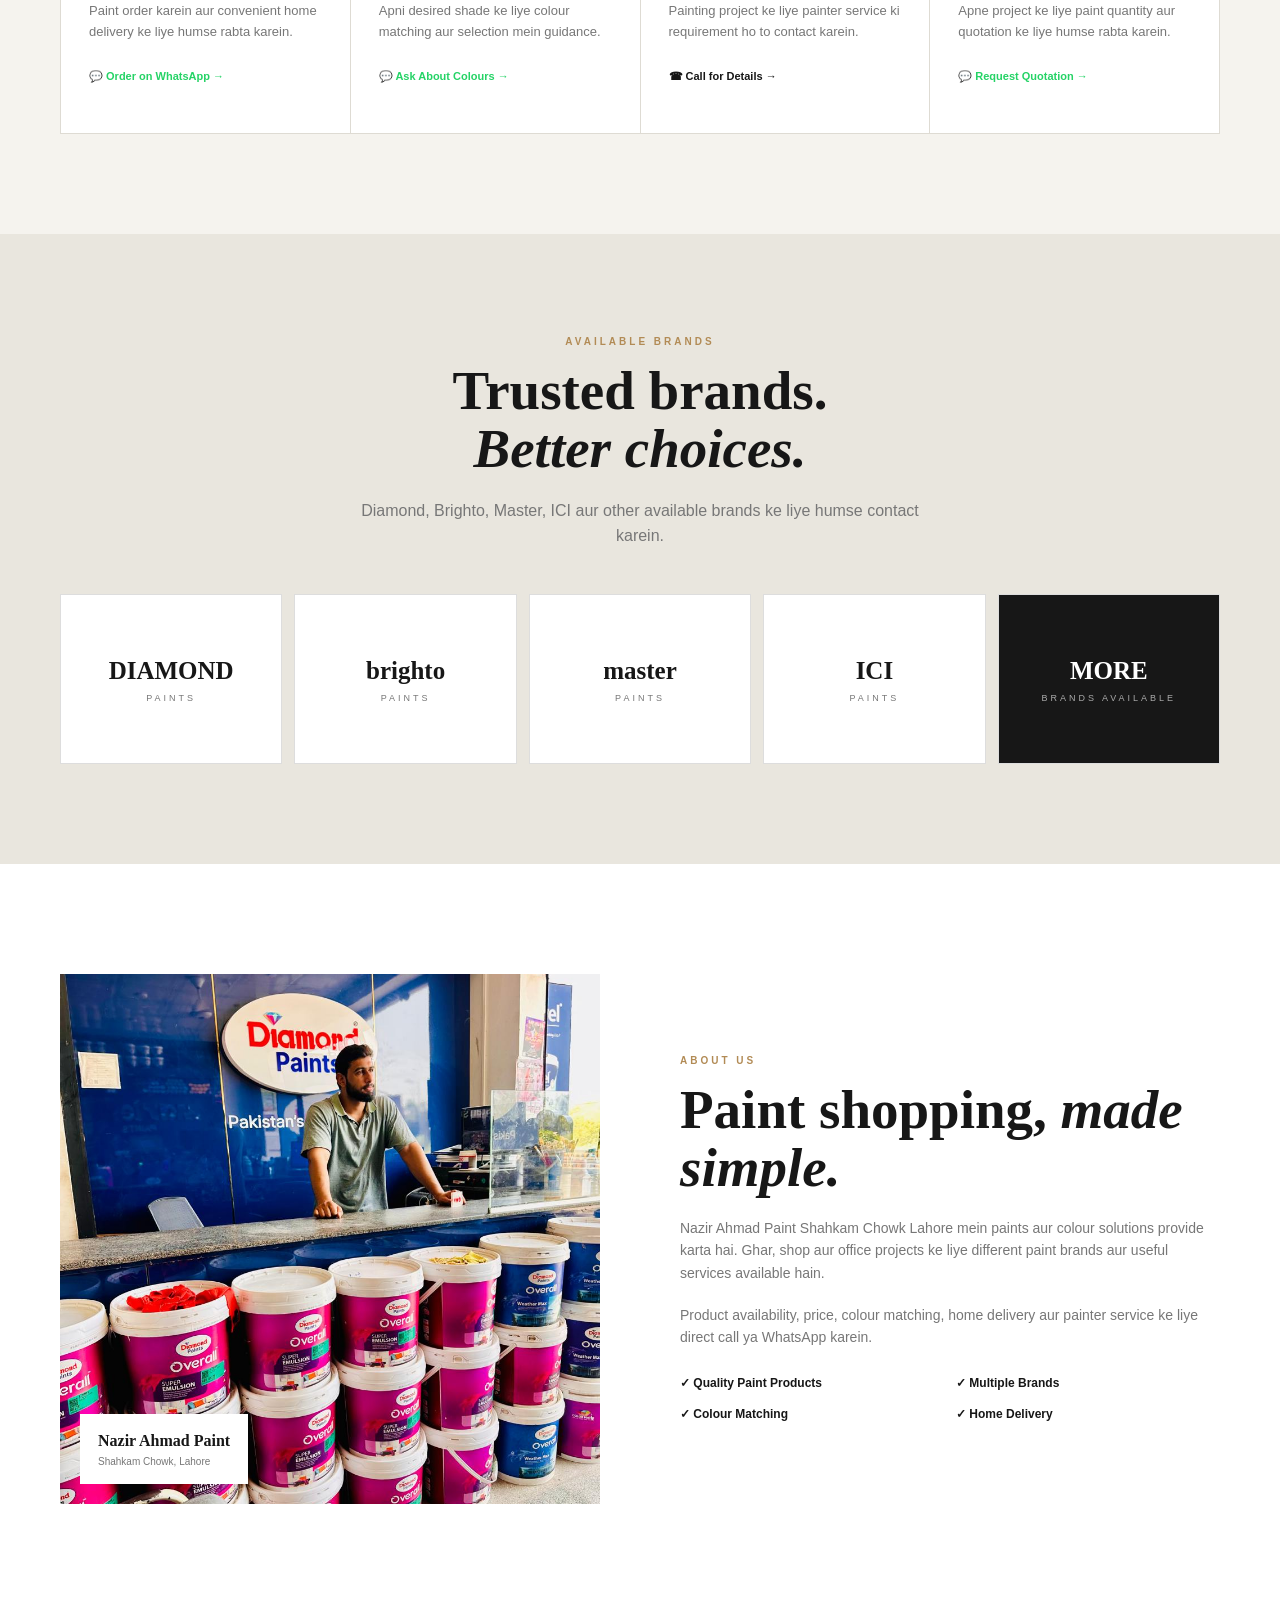
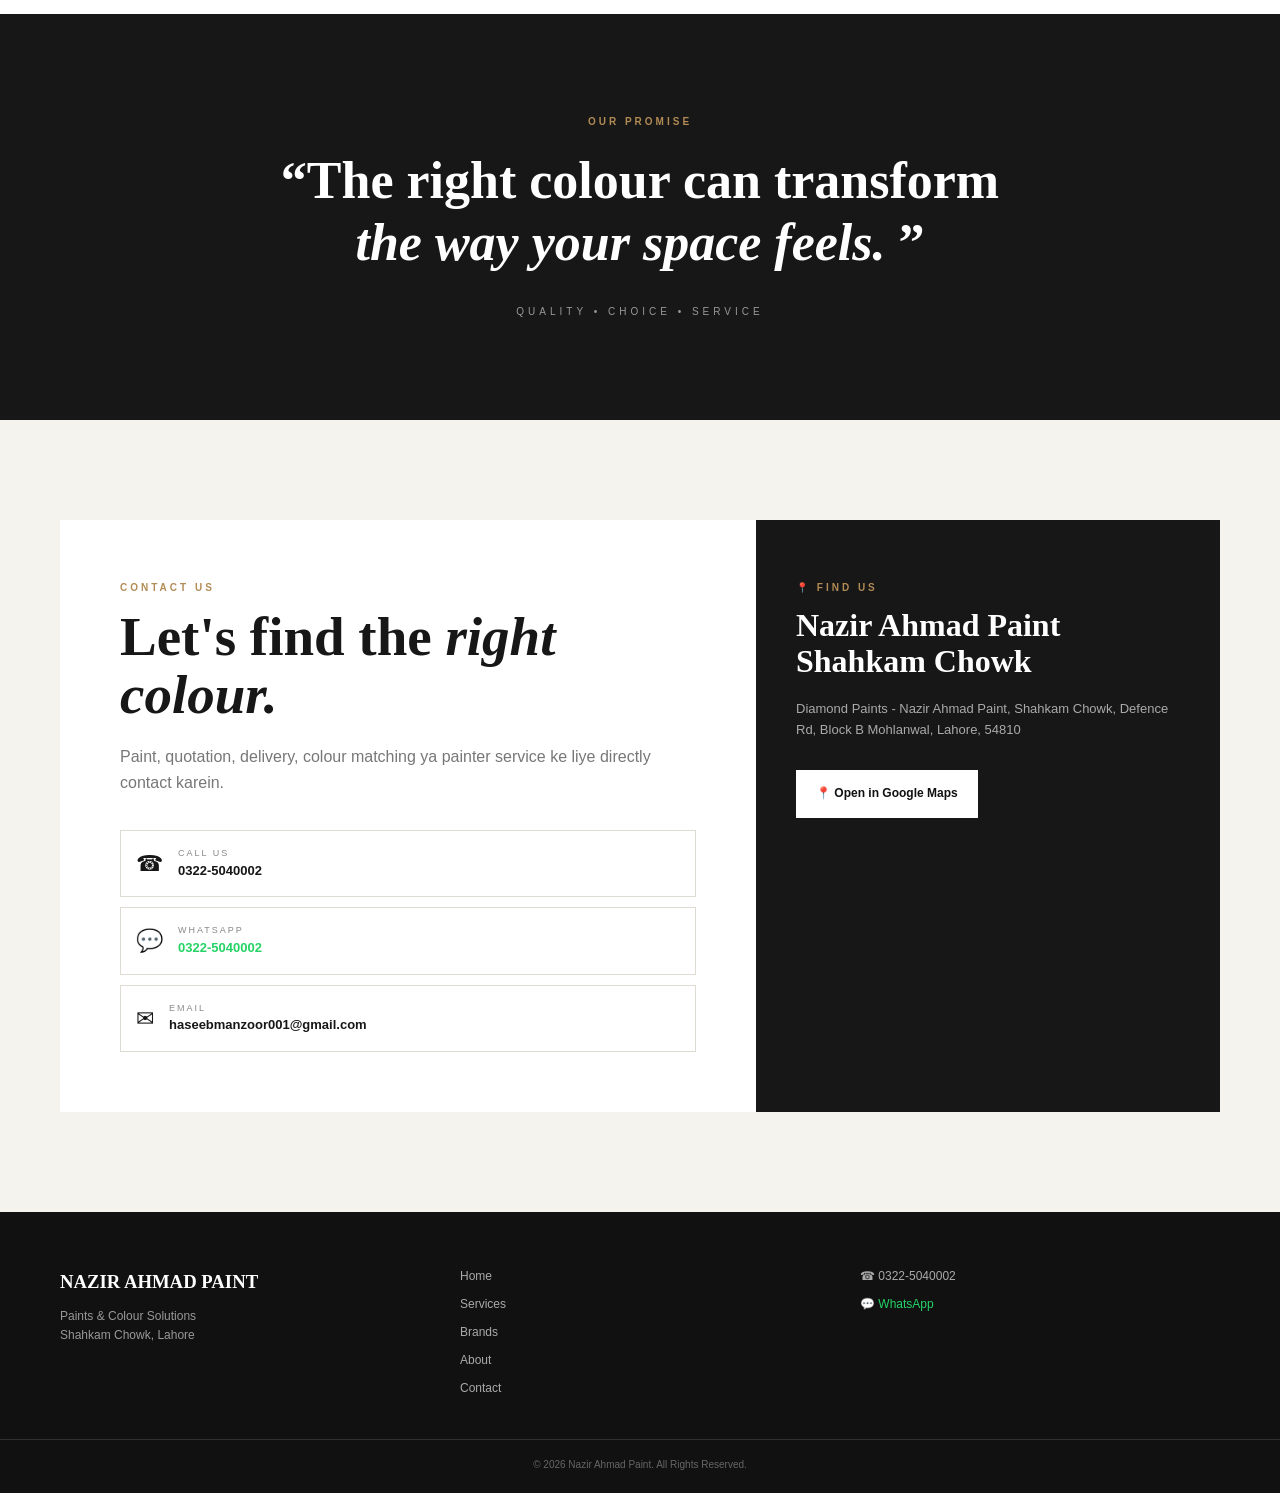
==== commit e4b87570: "index.html" ====
--- a/index.html
+++ b/index.html
@@ -104,91 +104,51 @@
 
     <div class="navbar">
 
-
-        <!-- LOGO -->
-
-        <a href="#home"
-           class="logo">
+        <a href="#home" class="logo">
 
             <div class="logo-box">
                 NA
             </div>
 
-
             <div>
-
-                <h2>
-                    NAZIR AHMAD
-                </h2>
-
-                <small>
-                    PAINT
-                </small>
-
+                <h2>NAZIR AHMAD</h2>
+                <small>PAINT</small>
             </div>
 
         </a>
 
-
-
-        <!-- MOBILE MENU BUTTON -->
-
-        <button id="menuBtn"
-                class="menu-btn">
-
+        <button id="menuBtn" class="menu-btn">
             ☰
-
         </button>
 
-
-
-        <!-- NAVIGATION -->
-
         <nav id="navMenu">
 
-
-            <a href="#home">
-                Home
+            <a href="#home">Home</a>
+
+            <a href="#about">About</a>
+
+            <a href="#services">Services</a>
+
+            <a href="#brands">Brands</a>
+
+            <a href="#contact">Contact</a>
+
+            <!-- LOCATION -->
+            <a class="nav-location"
+               href="https://www.google.com/maps/search/?api=1&query=Diamond%20Paints%20Nazir%20Ahmad%20Paint%20Shahkam%20Chowk%20Defence%20Rd%20Block%20B%20Mohlanwal%20Lahore%2054810"
+               target="_blank">
+
+                <span>📍</span>
+                Location
+
             </a>
 
-
-            <a href="#services">
-                Services
-            </a>
-
-
-            <a href="#brands">
-                Brands
-            </a>
-
-
-            <a href="#about">
-                About
-            </a>
-
-
-            <a href="#contact">
-                Contact
-            </a>
-
-
-            <!-- LOCATION -->
-
-            <a href="#contact">
-                📍 Location
-            </a>
-
-
             <!-- WHATSAPP -->
-
             <a class="nav-whatsapp"
                href="https://wa.me/923225040002?text=Assalam-o-Alaikum%2C%20I%20want%20to%20ask%20about%20paint%20products%20and%20services."
                target="_blank">
 
-                <span>
-                    💬
-                </span>
-
+                <span>💬</span>
                 WhatsApp
 
             </a>
@@ -198,8 +158,6 @@
     </div>
 
 </header>
-
-
 
 <!-- ================= HERO ================= -->
 
--- a/style.css
+++ b/style.css
@@ -12,6 +12,8 @@
     --gold: #b28b55;
     --gray: #777;
     --line: #dedbd3;
+    --whatsapp: #25D366;
+    --navy: #17283a;
 }
 
 html {
@@ -42,9 +44,11 @@
     height: 38px;
     background: #171717;
     color: white;
+
     display: flex;
     justify-content: space-between;
     align-items: center;
+
     padding: 0 5%;
     font-size: 12px;
 }
@@ -61,12 +65,36 @@
 }
 
 
+/* ================= WHATSAPP ================= */
+
+.whatsapp-link {
+    color: var(--whatsapp) !important;
+    transition: 0.2s;
+}
+
+.whatsapp-link:hover {
+    color: #128C7E !important;
+}
+
+.wa-icon {
+    color: var(--whatsapp);
+    font-size: 20px;
+    font-weight: bold;
+}
+
+.whatsapp-symbol {
+    color: var(--whatsapp) !important;
+    font-size: 22px;
+}
+
+
 /* ================= NAVBAR ================= */
 
 header {
     position: sticky;
     top: 0;
     z-index: 1000;
+
     background: white;
     border-bottom: 1px solid #eee;
 }
@@ -74,6 +102,7 @@
 .navbar {
     width: min(1160px, calc(100% - 40px));
     min-height: 82px;
+
     margin: auto;
 
     display: flex;
@@ -90,6 +119,7 @@
 .logo-box {
     width: 43px;
     height: 43px;
+
     border: 1px solid #222;
 
     display: grid;
@@ -114,6 +144,7 @@
     display: flex;
     align-items: center;
     gap: 30px;
+
     font-size: 13px;
     font-weight: bold;
 }
@@ -126,22 +157,65 @@
     color: var(--gold);
 }
 
+
+/* ================= NAV WHATSAPP ================= */
+
 .nav-whatsapp {
     background: #171717;
-    color: white;
+
+    color: var(--whatsapp) !important;
+
     padding: 11px 17px;
+
     border-radius: 3px;
+
+    transition: 0.2s;
+}
+
+.nav-whatsapp:hover {
+    background: #282828;
 }
 
 .nav-whatsapp span {
     margin-right: 5px;
-}
+    color: var(--whatsapp);
+}
+
+
+/* ================= NAV LOCATION ================= */
+
+.nav-location {
+    background: #f1eee7;
+
+    color: #171717 !important;
+
+    padding: 11px 17px;
+
+    border-radius: 3px;
+
+    transition: 0.2s;
+}
+
+.nav-location:hover {
+    background: #e2ddd2;
+    color: #9b753f !important;
+}
+
+.nav-location span {
+    margin-right: 5px;
+}
+
+
+/* ================= MENU BUTTON ================= */
 
 .menu-btn {
     display: none;
+
     border: none;
     background: none;
+
     font-size: 28px;
+
     cursor: pointer;
 }
 
@@ -150,12 +224,19 @@
 
 .hero {
     min-height: 650px;
+
+    /*
+    Premium blue/navy overlay.
+    Black nahi hai.
+    Storefront ki original picture visible rahegi.
+    */
 
     background:
         linear-gradient(
             90deg,
-            rgba(0,0,0,.48),
-            rgba(0,0,0,.16)
+            rgba(12, 28, 43, 0.72),
+            rgba(20, 48, 68, 0.48),
+            rgba(20, 48, 68, 0.20)
         ),
         url("storefront.jpg");
 
@@ -166,26 +247,58 @@
     align-items: center;
 
     color: white;
+
+    position: relative;
+}
+
+
+/* Extra soft color layer */
+
+.hero::after {
+    content: "";
+
+    position: absolute;
+    inset: 0;
+
+    background:
+        linear-gradient(
+            135deg,
+            rgba(9, 30, 48, 0.20),
+            rgba(255, 255, 255, 0.03)
+        );
+
+    pointer-events: none;
 }
 
 .hero-content {
     width: min(1160px, calc(100% - 40px));
+
     margin: auto;
+
     padding-bottom: 30px;
+
+    position: relative;
+    z-index: 2;
 }
 
 .small-title {
     font-size: 11px;
     letter-spacing: 3px;
     font-weight: bold;
+
     margin-bottom: 20px;
 }
 
 .hero h1 {
     font-family: Georgia, serif;
+
     font-size: clamp(50px, 7vw, 82px);
+
     line-height: 1;
+
     max-width: 750px;
+
+    text-shadow: 0 3px 12px rgba(0,0,0,.35);
 }
 
 .hero h1 span {
@@ -194,14 +307,21 @@
 
 .hero-text {
     max-width: 570px;
+
     margin-top: 25px;
+
     font-size: 16px;
+
+    text-shadow: 0 2px 8px rgba(0,0,0,.35);
 }
 
 .hero-info {
     display: flex;
+
     gap: 25px;
+
     margin-top: 28px;
+
     font-size: 13px;
 }
 
@@ -219,14 +339,19 @@
 
 .intro-grid {
     display: grid;
+
     grid-template-columns: 1fr 1fr;
+
     gap: 70px;
 }
 
 .label {
     color: var(--gold);
+
     font-size: 10px;
+
     font-weight: bold;
+
     letter-spacing: 3px;
 }
 
@@ -235,13 +360,17 @@
 .about-content h2,
 .contact h2 {
     font-family: Georgia, serif;
+
     font-size: 55px;
+
     line-height: 1.05;
+
     margin-top: 12px;
 }
 
 .intro-text {
     color: var(--gray);
+
     max-width: 500px;
 }
 
@@ -258,13 +387,16 @@
 
 .service-grid {
     display: grid;
+
     grid-template-columns: repeat(4, 1fr);
+
     border-left: 1px solid var(--line);
     border-top: 1px solid var(--line);
 }
 
 .service-card {
     min-height: 330px;
+
     padding: 28px;
 
     background: white;
@@ -277,34 +409,44 @@
 
 .service-card:hover {
     transform: translateY(-5px);
-    box-shadow: 0 15px 35px rgba(0,0,0,.08);
+
+    box-shadow:
+        0 15px 35px rgba(0,0,0,.08);
 }
 
 .service-number {
     color: #aaa;
+
     font-size: 11px;
 }
 
 .service-icon {
     font-size: 30px;
+
     margin: 35px 0 20px;
 }
 
 .service-card h3 {
     font-family: Georgia, serif;
+
     font-size: 24px;
 }
 
 .service-card p {
     color: var(--gray);
+
     font-size: 13px;
+
     margin-top: 10px;
 }
 
 .service-card a {
     display: inline-block;
+
     margin-top: 25px;
+
     font-size: 11px;
+
     font-weight: bold;
 }
 
@@ -313,6 +455,7 @@
 
 .brands {
     background: #e9e6de;
+
     padding: 100px 0;
 }
 
@@ -322,41 +465,62 @@
 
 .center > p:last-child {
     max-width: 600px;
+
     margin: 20px auto;
+
     color: var(--gray);
 }
 
 .brand-grid {
     display: grid;
+
     grid-template-columns: repeat(5, 1fr);
+
     gap: 12px;
 }
 
 .brand-box {
     height: 170px;
+
     background: white;
 
     display: flex;
+
     flex-direction: column;
+
     align-items: center;
+
     justify-content: center;
 
     border: 1px solid #ddd;
+
+    transition: .25s;
+}
+
+.brand-box:hover {
+    transform: translateY(-4px);
+
+    box-shadow:
+        0 10px 25px rgba(0,0,0,.08);
 }
 
 .brand-box strong {
     font-family: Georgia, serif;
+
     font-size: 25px;
 }
 
 .brand-box small {
     font-size: 9px;
+
     letter-spacing: 3px;
+
     color: #777;
 }
 
 .brand-box.dark {
     background: #171717;
+
     color: white;
 }
 
@@ -369,33 +533,45 @@
 
 .about {
     background: white;
+
     padding: 110px 0;
 }
 
 .about-grid {
     display: grid;
+
     grid-template-columns: 1fr 1fr;
+
     gap: 80px;
+
     align-items: center;
 }
 
 .about-image {
     height: 530px;
+
     position: relative;
+
     overflow: hidden;
 }
 
 .about-image img {
     width: 100%;
+
     height: 100%;
+
     object-fit: cover;
 }
 
 .image-caption {
     position: absolute;
+
     left: 20px;
+
     bottom: 20px;
+
     background: white;
+
     padding: 14px 18px;
 }
 
@@ -410,21 +586,29 @@
 
 .image-caption span {
     color: #777;
+
     font-size: 10px;
 }
 
 .about-content p:not(.label) {
     color: var(--gray);
+
     margin-top: 20px;
+
     font-size: 14px;
 }
 
 .points {
     display: grid;
+
     grid-template-columns: 1fr 1fr;
+
     gap: 12px;
+
     margin-top: 25px;
+
     font-size: 12px;
+
     font-weight: bold;
 }
 
@@ -433,22 +617,31 @@
 
 .quotation {
     background: #171717;
+
     color: white;
+
     padding: 100px 0;
+
     text-align: center;
 }
 
 .quotation h2 {
     font-family: Georgia, serif;
+
     font-size: clamp(30px, 5vw, 52px);
+
     line-height: 1.2;
+
     margin-top: 20px;
 }
 
 .quote-small {
     margin-top: 30px;
+
     color: #999;
+
     font-size: 10px;
+
     letter-spacing: 4px;
 }
 
@@ -461,7 +654,9 @@
 
 .contact-grid {
     display: grid;
+
     grid-template-columns: 1.2fr .8fr;
+
     background: white;
 }
 
@@ -471,24 +666,40 @@
 
 .contact-text {
     color: var(--gray);
+
     margin-top: 20px;
+
     max-width: 550px;
 }
 
 .contact-list {
     display: grid;
+
     grid-template-columns: 1fr;
+
     gap: 10px;
+
     margin-top: 35px;
 }
 
 .contact-list a {
     border: 1px solid var(--line);
+
     padding: 15px;
 
     display: flex;
+
     align-items: center;
+
     gap: 15px;
+
+    transition: .2s;
+}
+
+.contact-list a:hover {
+    border-color: var(--gold);
+
+    transform: translateX(3px);
 }
 
 .contact-icon {
@@ -502,7 +713,9 @@
 
 .contact-list small {
     color: #888;
+
     font-size: 9px;
+
     letter-spacing: 2px;
 }
 
@@ -510,33 +723,57 @@
     font-size: 13px;
 }
 
+
+/* ================= LOCATION ================= */
+
 .location-card {
     background: #171717;
+
     color: white;
+
     padding: 60px 40px;
 }
 
 .location-card h3 {
     font-family: Georgia, serif;
+
     font-size: 32px;
+
     line-height: 1.1;
+
     margin-top: 12px;
 }
 
 .location-card > p:not(.label) {
     color: #aaa;
+
     font-size: 13px;
+
     margin-top: 20px;
 }
 
 .map-button {
     display: inline-block;
+
     margin-top: 30px;
+
     background: white;
+
     color: #111;
+
     padding: 14px 20px;
+
     font-size: 12px;
+
     font-weight: bold;
+
+    transition: .2s;
+}
+
+.map-button:hover {
+    background: var(--gold);
+
+    color: white;
 }
 
 
@@ -544,14 +781,19 @@
 
 footer {
     background: #111;
+
     color: white;
+
     padding: 55px 0 20px;
 }
 
 .footer-grid {
     display: grid;
+
     grid-template-columns: 1fr 1fr 1fr;
+
     gap: 40px;
+
     padding-bottom: 40px;
 }
 
@@ -561,24 +803,34 @@
 
 .footer-grid p {
     color: #999;
+
     font-size: 12px;
+
     margin-top: 10px;
 }
 
 .footer-links,
 .footer-contact {
     display: flex;
+
     flex-direction: column;
+
     gap: 9px;
+
     font-size: 12px;
+
     color: #aaa;
 }
 
 .copyright {
     border-top: 1px solid #303030;
+
     padding-top: 17px;
+
     text-align: center;
+
     color: #666;
+
     font-size: 10px;
 }
 
@@ -597,19 +849,24 @@
 
     nav {
         position: absolute;
+
         top: 82px;
+
         left: 0;
         right: 0;
 
         background: white;
 
         display: none;
+
         flex-direction: column;
+
         align-items: stretch;
 
         padding: 15px 25px;
 
-        box-shadow: 0 10px 25px rgba(0,0,0,.1);
+        box-shadow:
+            0 10px 25px rgba(0,0,0,.1);
     }
 
     nav.open {
@@ -618,12 +875,26 @@
 
     nav a {
         padding: 13px 0;
+
         border-bottom: 1px solid #eee;
+    }
+
+    nav a:last-child {
+        border-bottom: none;
     }
 
     .nav-whatsapp {
         text-align: center;
+
         margin-top: 10px;
+
+        padding: 12px !important;
+    }
+
+    .nav-location {
+        text-align: center;
+
+        padding: 12px !important;
     }
 
     .service-grid {
@@ -650,6 +921,8 @@
 }
 
 
+/* ================= SMALL MOBILE ================= */
+
 @media (max-width: 600px) {
 
     .top-bar {
@@ -673,22 +946,57 @@
         height: 38px;
     }
 
+    nav {
+        top: 70px;
+    }
+
+
+    /* ================= MOBILE HERO ================= */
+
     .hero {
         min-height: 570px;
+
+        /*
+        Mobile ke liye premium navy-blue overlay.
+        Image black nahi hogi.
+        */
+
+        background:
+            linear-gradient(
+                90deg,
+                rgba(10, 30, 48, 0.70),
+                rgba(20, 52, 72, 0.42),
+                rgba(20, 52, 72, 0.18)
+            ),
+            url("storefront.jpg");
+
+        background-size: cover;
+
+        background-position: center;
     }
 
     .hero h1 {
         font-size: 49px;
+
+        text-shadow:
+            0 3px 12px rgba(0,0,0,.40);
     }
 
     .hero-text {
         font-size: 14px;
+
+        text-shadow:
+            0 2px 8px rgba(0,0,0,.35);
     }
 
     .hero-info {
         gap: 12px;
+
         flex-wrap: wrap;
     }
+
+
+    /* ================= SECTIONS ================= */
 
     .intro,
     .services,
@@ -706,10 +1014,16 @@
         font-size: 42px;
     }
 
+
+    /* ================= SERVICES ================= */
+
     .service-grid {
         grid-template-columns: 1fr;
     }
 
+
+    /* ================= BRANDS ================= */
+
     .brand-grid {
         grid-template-columns: 1fr 1fr;
     }
@@ -722,6 +1036,9 @@
         grid-column: span 2;
     }
 
+
+    /* ================= ABOUT ================= */
+
     .about-image {
         height: 350px;
     }
@@ -730,6 +1047,9 @@
         grid-template-columns: 1fr;
     }
 
+
+    /* ================= CONTACT ================= */
+
     .contact-grid > div:first-child {
         padding: 35px 25px;
     }
@@ -738,6 +1058,9 @@
         padding: 40px 25px;
     }
 
+
+    /* ================= FOOTER ================= */
+
     .footer-grid {
         grid-template-columns: 1fr;
     }
